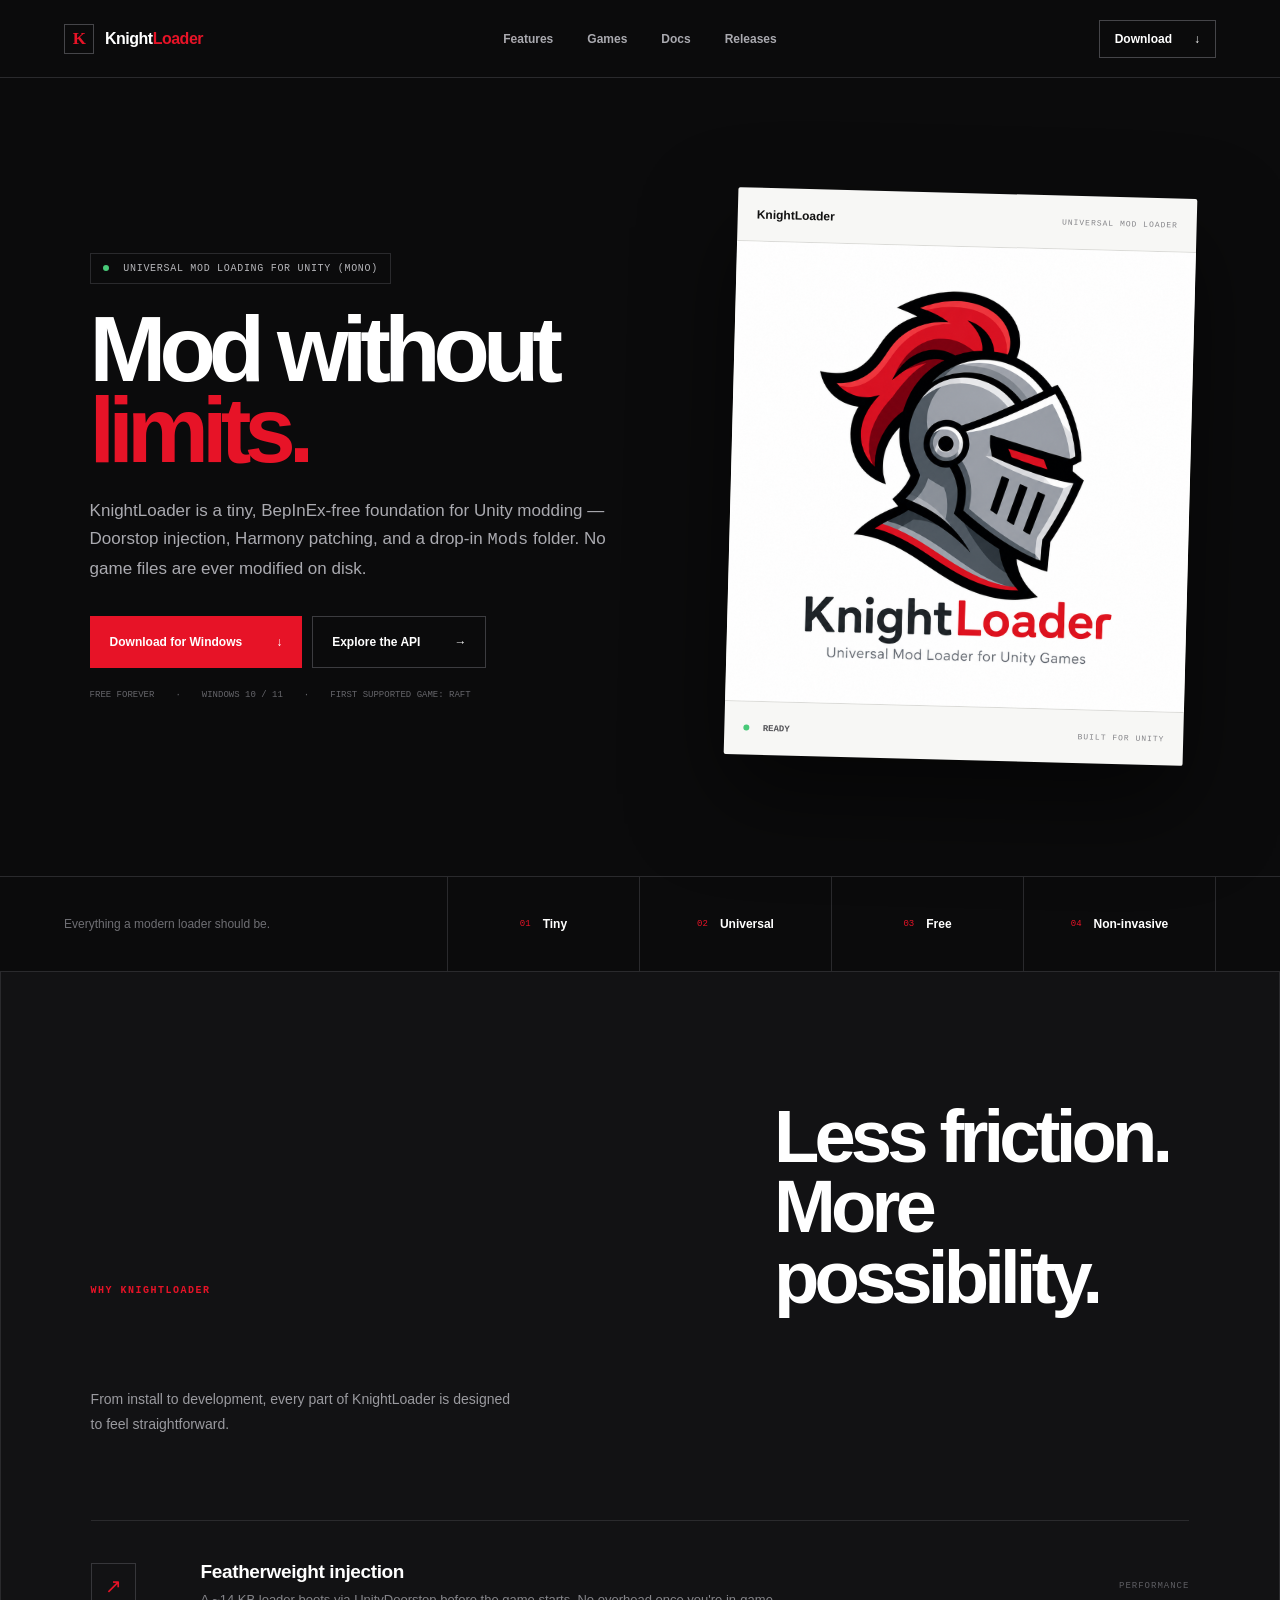
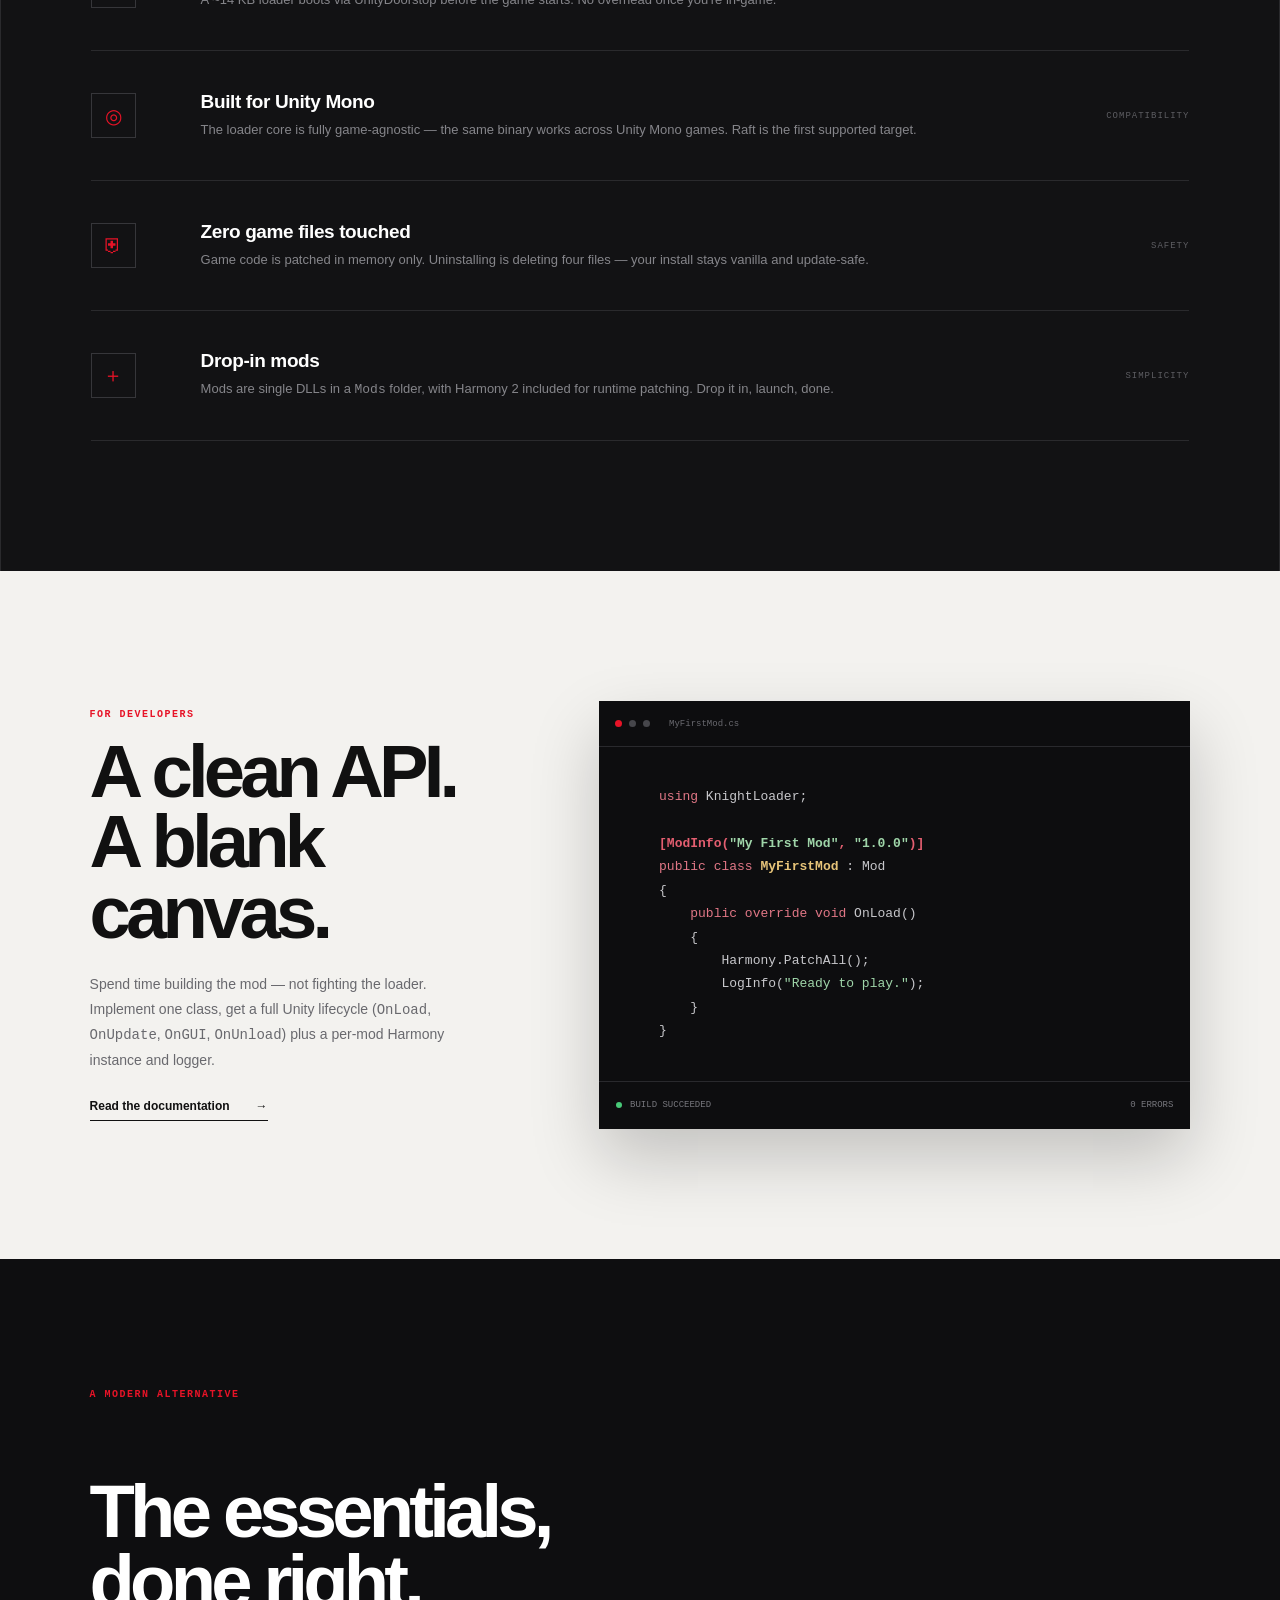
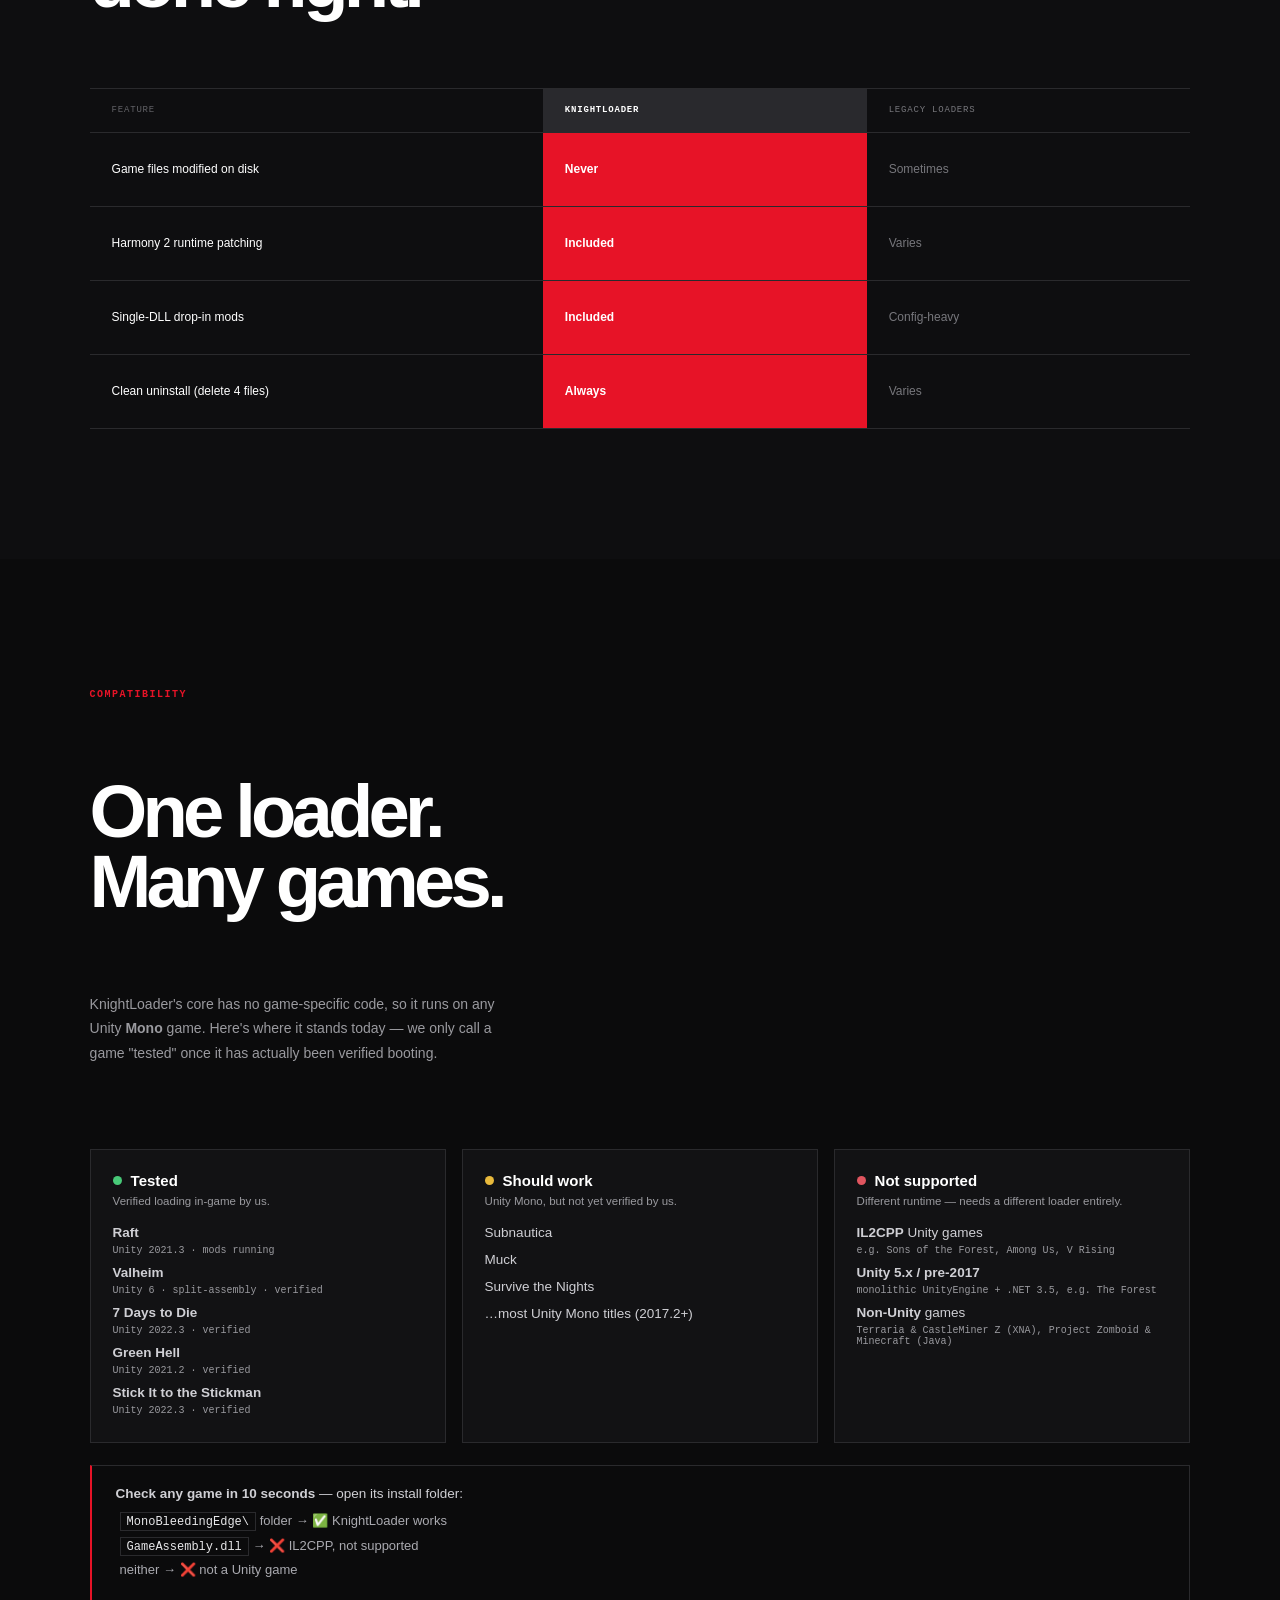
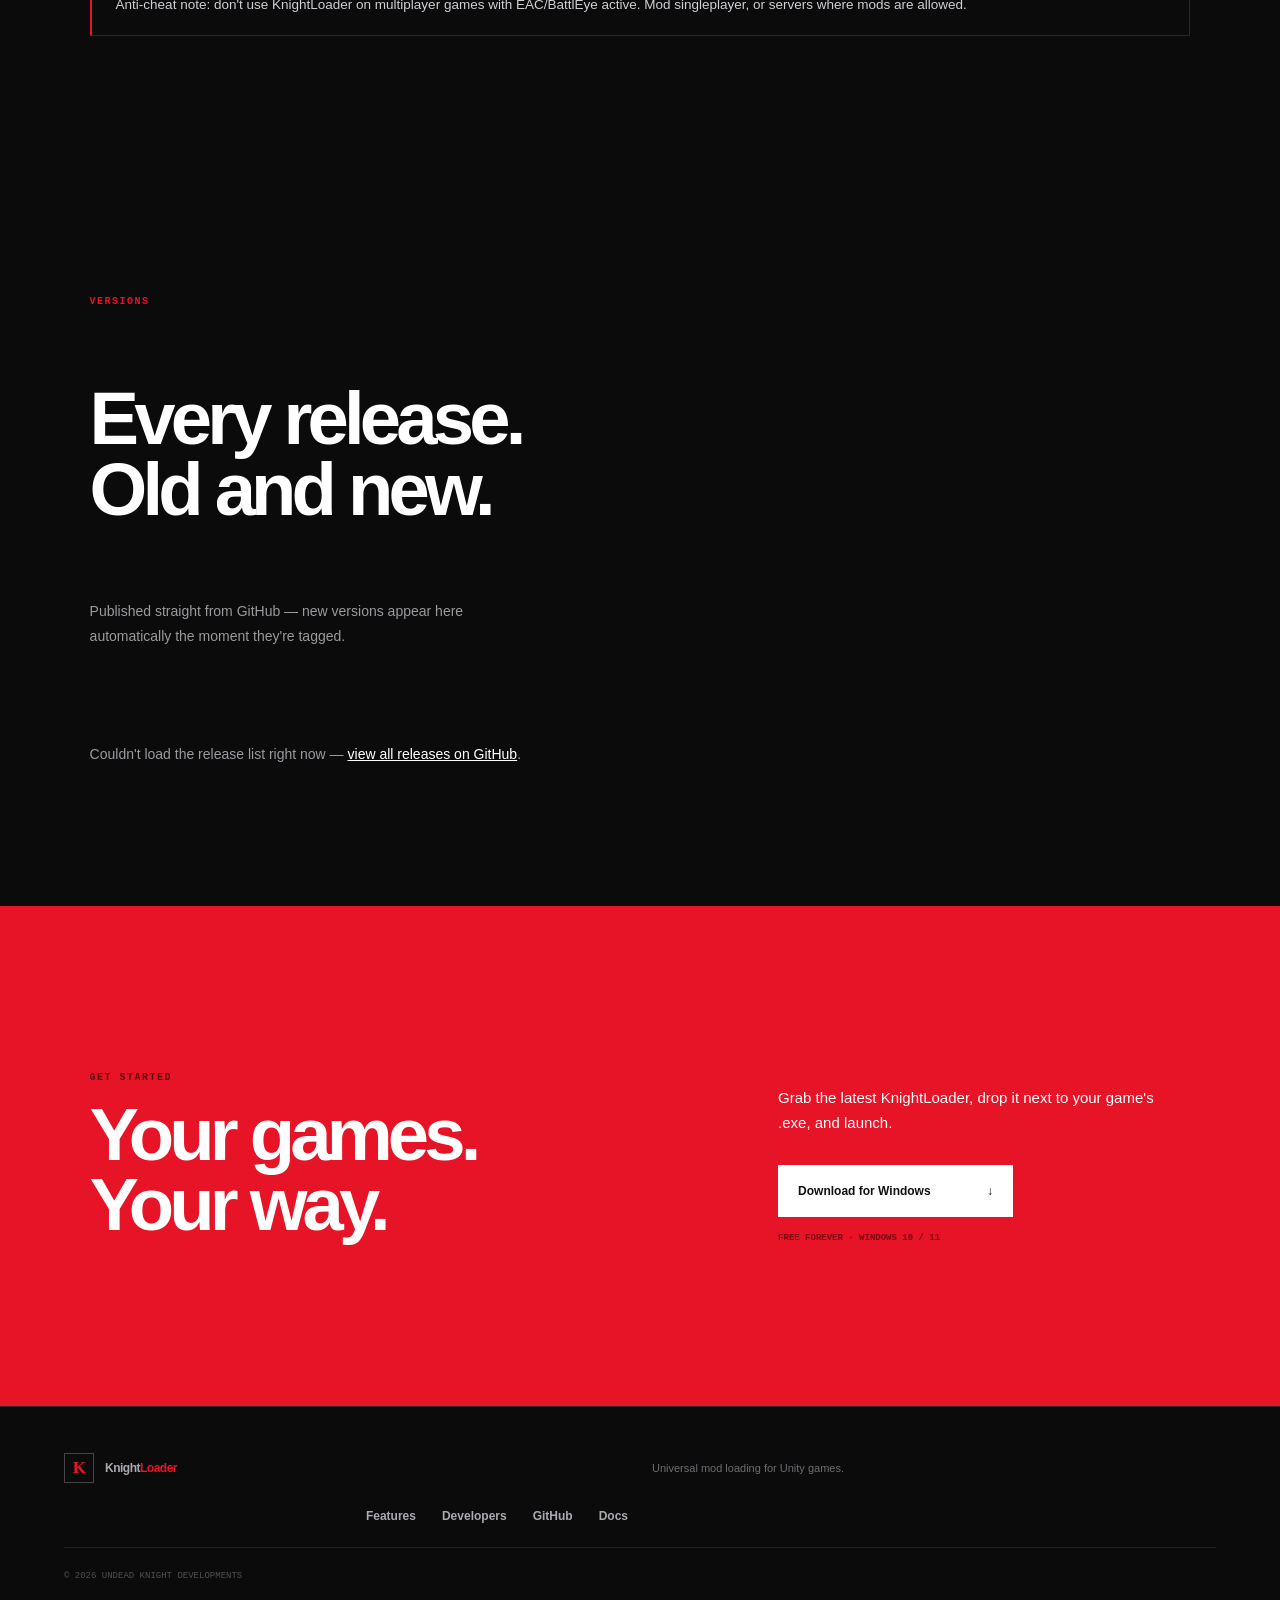
==== docs/index.html @ 378d2db8 "Site: Unity 2017.2+ floor; The Forest moved to not-supported" ====
<!doctype html>
<html lang="en">
<head>
  <meta charset="utf-8">
  <meta name="viewport" content="width=device-width, initial-scale=1">
  <meta name="theme-color" content="#0b0b0c">
  <meta name="description" content="KnightLoader is a tiny, free universal mod loader for Unity (Mono) games. Doorstop injection, Harmony patching, drop-in Mods folder. First supported game: Raft.">
  <title>KnightLoader — Universal Unity Mod Loader</title>
  <link rel="stylesheet" href="style.css">
  <link rel="icon" type="image/png" href="assets/knightloader-logo.png">
</head>
<body>
  <header class="nav-wrap">
    <a class="brand" href="#top" aria-label="KnightLoader home">
      <span class="brand-icon">K</span>
      <span>Knight<b>Loader</b></span>
    </a>
    <nav aria-label="Main navigation">
      <a href="#features">Features</a>
      <a href="#games">Games</a>
      <a href="docs.html">Docs</a>
      <a href="#releases">Releases</a>
    </nav>
    <a class="nav-download" href="https://github.com/TheUndeadKnightDev/KnightLoader/releases/latest">Download <span>↓</span></a>
  </header>

  <main id="top">
    <section class="hero">
      <div class="hero-copy">
        <div class="badge"><i></i> Universal mod loading for Unity (Mono)</div>
        <h1>Mod without<br><span>limits.</span></h1>
        <p>KnightLoader is a tiny, BepInEx-free foundation for Unity modding — Doorstop injection, Harmony patching, and a drop-in <code>Mods</code> folder. No game files are ever modified on disk.</p>
        <div class="actions">
          <a class="button primary" href="https://github.com/TheUndeadKnightDev/KnightLoader/releases/latest">Download for Windows <span>↓</span></a>
          <a class="button secondary" href="#developers">Explore the API <span>→</span></a>
        </div>
        <div class="meta"><span>Free forever</span><span>Windows 10 / 11</span><span>First supported game: Raft</span></div>
      </div>
      <div class="brand-card">
        <div class="brand-card-top"><span>KnightLoader</span><small>UNIVERSAL MOD LOADER</small></div>
        <img src="assets/knightloader-logo.png" alt="KnightLoader knight helmet logo">
        <div class="brand-card-bottom"><span><i></i> Ready</span><small>BUILT FOR UNITY</small></div>
      </div>
    </section>

    <section class="trust-bar" aria-label="KnightLoader benefits">
      <p>Everything a modern loader should be.</p>
      <div><span>01</span> Tiny</div>
      <div><span>02</span> Universal</div>
      <div><span>03</span> Free</div>
      <div><span>04</span> Non-invasive</div>
    </section>

    <section class="section features" id="features">
      <div class="section-intro">
        <p class="overline">Why KnightLoader</p>
        <h2>Less friction.<br>More possibility.</h2>
        <p class="intro-copy">From install to development, every part of KnightLoader is designed to feel straightforward.</p>
      </div>
      <div class="feature-list">
        <article>
          <span class="feature-mark">↗</span>
          <div><h3>Featherweight injection</h3><p>A ~14&nbsp;KB loader boots via UnityDoorstop before the game starts. No overhead once you're in-game.</p></div>
          <small>PERFORMANCE</small>
        </article>
        <article>
          <span class="feature-mark">◎</span>
          <div><h3>Built for Unity Mono</h3><p>The loader core is fully game-agnostic — the same binary works across Unity Mono games. Raft is the first supported target.</p></div>
          <small>COMPATIBILITY</small>
        </article>
        <article>
          <span class="feature-mark">⛨</span>
          <div><h3>Zero game files touched</h3><p>Game code is patched in memory only. Uninstalling is deleting four files — your install stays vanilla and update-safe.</p></div>
          <small>SAFETY</small>
        </article>
        <article>
          <span class="feature-mark">＋</span>
          <div><h3>Drop-in mods</h3><p>Mods are single DLLs in a <code>Mods</code> folder, with Harmony 2 included for runtime patching. Drop it in, launch, done.</p></div>
          <small>SIMPLICITY</small>
        </article>
      </div>
    </section>

    <section class="developer" id="developers">
      <div class="developer-copy">
        <p class="overline">For developers</p>
        <h2>A clean API.<br>A blank canvas.</h2>
        <p>Spend time building the mod — not fighting the loader. Implement one class, get a full Unity lifecycle (<code>OnLoad</code>, <code>OnUpdate</code>, <code>OnGUI</code>, <code>OnUnload</code>) plus a per-mod Harmony instance and logger.</p>
        <a href="docs.html">Read the documentation <span>→</span></a>
      </div>
      <div class="code-window" aria-label="KnightLoader mod code example">
        <div class="window-bar"><span></span><span></span><span></span><small>MyFirstMod.cs</small></div>
        <pre><code><em>using</em> KnightLoader;

<b>[ModInfo(<mark>"My First Mod"</mark>, <mark>"1.0.0"</mark>)]</b>
<em>public class</em> <strong>MyFirstMod</strong> : Mod
{
    <em>public override void</em> OnLoad()
    {
        Harmony.PatchAll();
        LogInfo(<mark>"Ready to play."</mark>);
    }
}</code></pre>
        <div class="code-status"><i></i> Build succeeded <span>0 errors</span></div>
      </div>
    </section>

    <section class="comparison section" id="compare">
      <div class="section-intro compact">
        <p class="overline">A modern alternative</p>
        <h2>The essentials,<br>done right.</h2>
      </div>
      <div class="compare-table" role="table" aria-label="Feature comparison">
        <div class="compare-row heading" role="row"><span>FEATURE</span><strong>KNIGHTLOADER</strong><span>LEGACY LOADERS</span></div>
        <div class="compare-row" role="row"><span>Game files modified on disk</span><strong>Never</strong><span>Sometimes</span></div>
        <div class="compare-row" role="row"><span>Harmony 2 runtime patching</span><strong>Included</strong><span>Varies</span></div>
        <div class="compare-row" role="row"><span>Single-DLL drop-in mods</span><strong>Included</strong><span>Config-heavy</span></div>
        <div class="compare-row" role="row"><span>Clean uninstall (delete 4 files)</span><strong>Always</strong><span>Varies</span></div>
      </div>
    </section>

    <section class="section games" id="games">
      <div class="section-intro compact">
        <p class="overline">Compatibility</p>
        <h2>One loader.<br>Many games.</h2>
        <p class="intro-copy">KnightLoader's core has no game-specific code, so it runs on any Unity <b>Mono</b> game. Here's where it stands today — we only call a game "tested" once it has actually been verified booting.</p>
      </div>

      <div class="games-grid">
        <div class="game-tier">
          <h3><span class="tier-dot ok"></span> Tested</h3>
          <p class="tier-note">Verified loading in-game by us.</p>
          <ul>
            <li><b>Raft</b> <small>Unity 2021.3 · mods running</small></li>
            <li><b>Valheim</b> <small>Unity 6 · split-assembly · verified</small></li>
            <li><b>7 Days to Die</b> <small>Unity 2022.3 · verified</small></li>
            <li><b>Green Hell</b> <small>Unity 2021.2 · verified</small></li>
            <li><b>Stick It to the Stickman</b> <small>Unity 2022.3 · verified</small></li>
          </ul>
        </div>
        <div class="game-tier">
          <h3><span class="tier-dot maybe"></span> Should work</h3>
          <p class="tier-note">Unity Mono, but not yet verified by us.</p>
          <ul>
            <li>Subnautica</li><li>Muck</li>
            <li>Survive the Nights</li>
            <li>…most Unity Mono titles (2017.2+)</li>
          </ul>
        </div>
        <div class="game-tier">
          <h3><span class="tier-dot no"></span> Not supported</h3>
          <p class="tier-note">Different runtime — needs a different loader entirely.</p>
          <ul>
            <li><b>IL2CPP</b> Unity games <small>e.g. Sons of the Forest, Among Us, V Rising</small></li>
            <li><b>Unity 5.x / pre-2017</b> <small>monolithic UnityEngine + .NET 3.5, e.g. The Forest</small></li>
            <li><b>Non-Unity</b> games <small>Terraria &amp; CastleMiner Z (XNA), Project Zomboid &amp; Minecraft (Java)</small></li>
          </ul>
        </div>
      </div>

      <div class="games-check">
        <p><b>Check any game in 10 seconds</b> — open its install folder:</p>
        <ul>
          <li><code>MonoBleedingEdge\</code> folder → ✅ KnightLoader works</li>
          <li><code>GameAssembly.dll</code> → ❌ IL2CPP, not supported</li>
          <li>neither → ❌ not a Unity game</li>
        </ul>
        <p class="tier-note">Anti-cheat note: don't use KnightLoader on multiplayer games with EAC/BattlEye active. Mod singleplayer, or servers where mods are allowed.</p>
      </div>
    </section>

    <section class="section releases" id="releases">
      <div class="section-intro compact">
        <p class="overline">Versions</p>
        <h2>Every release.<br>Old and new.</h2>
        <p class="intro-copy">Published straight from GitHub — new versions appear here automatically the moment they're tagged.</p>
      </div>
      <div id="release-list" class="release-list" aria-live="polite">
        <p class="release-loading">Loading releases…</p>
      </div>
    </section>

    <section class="download" id="download">
      <div>
        <p class="overline">Get started</p>
        <h2>Your games.<br>Your way.</h2>
      </div>
      <div class="download-copy">
        <p>Grab the latest KnightLoader, drop it next to your game's .exe, and launch.</p>
        <a class="button light" href="https://github.com/TheUndeadKnightDev/KnightLoader/releases/latest">Download for Windows <span>↓</span></a>
        <small>Free forever · Windows 10 / 11</small>
      </div>
    </section>
  </main>

  <footer>
    <a class="brand" href="#top"><span class="brand-icon">K</span><span>Knight<b>Loader</b></span></a>
    <p>Universal mod loading for Unity games.</p>
    <div>
      <a href="#features">Features</a>
      <a href="#developers">Developers</a>
      <a href="https://github.com/TheUndeadKnightDev/KnightLoader">GitHub</a>
      <a href="docs.html">Docs</a>
    </div>
    <small>© 2026 Undead Knight Developments</small>
  </footer>

  <script src="releases.js" defer></script>
</body>
</html>
---- docs/style.css ----
:root {
  --red: #e71327;
  --ink: #0b0b0c;
  --soft-ink: #121214;
  --line: #2a2a2d;
  --paper: #f3f2ef;
  --muted: #9a9a9f;
  --sans: Inter, ui-sans-serif, -apple-system, BlinkMacSystemFont, "Segoe UI", sans-serif;
  --mono: "SFMono-Regular", Consolas, "Liberation Mono", monospace;
}

* { box-sizing: border-box; }
html { scroll-behavior: smooth; }
body { margin: 0; background: var(--ink); color: white; font-family: var(--sans); -webkit-font-smoothing: antialiased; }
a { color: inherit; }

.nav-wrap {
  height: 78px; max-width: 1440px; margin: auto; padding: 0 clamp(24px, 5vw, 72px);
  display: grid; grid-template-columns: 1fr auto 1fr; align-items: center; gap: 32px;
  border-bottom: 1px solid var(--line);
}
.brand { display: inline-flex; align-items: center; gap: 11px; text-decoration: none; font-weight: 750; letter-spacing: -.5px; width: max-content; }
.brand b { color: var(--red); }
.brand-icon { width: 30px; height: 30px; display: grid; place-items: center; border: 1px solid #454549; color: var(--red); font-family: Georgia, serif; font-size: 17px; }
nav { display: flex; gap: 34px; }
nav a, footer a { color: #aaaab0; text-decoration: none; font-size: 12px; font-weight: 600; transition: color .2s; }
nav a:hover, footer a:hover { color: white; }
.nav-download { justify-self: end; display: flex; gap: 22px; border: 1px solid #454549; padding: 11px 15px; text-decoration: none; font-size: 12px; font-weight: 700; }
.nav-download:hover { background: white; color: var(--ink); }

.hero {
  max-width: 1440px; min-height: 700px; margin: auto; padding: clamp(70px, 9vw, 130px) clamp(24px, 7vw, 100px);
  display: grid; grid-template-columns: 1.08fr .92fr; gap: clamp(50px, 8vw, 120px); align-items: center;
}
.hero-copy { max-width: 650px; }
.badge { width: max-content; padding: 9px 12px; border: 1px solid var(--line); color: #b6b6ba; font: 500 10px var(--mono); letter-spacing: .7px; text-transform: uppercase; }
.badge i, .brand-card-bottom i, .code-status i { display: inline-block; width: 6px; height: 6px; background: #48c978; border-radius: 50%; margin-right: 8px; }
h1 { margin: 25px 0; font-size: clamp(65px, 7.2vw, 108px); line-height: .88; letter-spacing: -.075em; font-weight: 800; }
h1 span { color: var(--red); }
.hero-copy > p { max-width: 580px; color: #aaaab0; font-size: 17px; line-height: 1.7; }
.actions { display: flex; flex-wrap: wrap; gap: 10px; margin-top: 32px; }
.button { min-height: 52px; padding: 0 19px; display: inline-flex; align-items: center; justify-content: space-between; gap: 34px; border: 1px solid #3c3c40; text-decoration: none; font-size: 12px; font-weight: 750; transition: .2s; }
.button:hover { transform: translateY(-2px); }
.button.primary { background: var(--red); border-color: var(--red); }
.button.secondary { background: transparent; }
.meta { display: flex; flex-wrap: wrap; gap: 21px; margin-top: 22px; color: #65656a; font: 500 9px var(--mono); text-transform: uppercase; }
.meta span + span::before { content: "·"; margin-right: 21px; }

.brand-card { background: #f7f7f5; color: #111; border-radius: 2px; box-shadow: 0 40px 90px #0008; transform: rotate(1.5deg); overflow: hidden; }
.brand-card-top, .brand-card-bottom { height: 54px; padding: 0 19px; display: flex; justify-content: space-between; align-items: center; border-bottom: 1px solid #dadad7; }
.brand-card-top span { font-size: 12px; font-weight: 800; }
.brand-card-top small, .brand-card-bottom small { font: 500 8px var(--mono); letter-spacing: 1px; color: #858589; }
.brand-card img { display: block; width: 100%; aspect-ratio: 1; object-fit: cover; }
.brand-card-bottom { border: 0; border-top: 1px solid #dadad7; }
.brand-card-bottom span { color: #545458; font: 600 9px var(--mono); text-transform: uppercase; }

.trust-bar { max-width: 1440px; margin: auto; min-height: 96px; padding: 0 clamp(24px, 5vw, 72px); display: grid; grid-template-columns: 2fr repeat(4, 1fr); align-items: stretch; border-top: 1px solid var(--line); border-bottom: 1px solid var(--line); }
.trust-bar p, .trust-bar div { margin: 0; display: flex; align-items: center; border-right: 1px solid var(--line); font-size: 12px; }
.trust-bar p { color: #6f6f74; }
.trust-bar div { justify-content: center; gap: 12px; font-weight: 650; }
.trust-bar div span { color: var(--red); font: 500 9px var(--mono); }

.section { max-width: 1440px; margin: auto; padding: 130px clamp(24px, 7vw, 100px); }
.section-intro { display: grid; grid-template-columns: 1.2fr .8fr; align-items: end; gap: 60px; margin-bottom: 70px; }
.overline { margin: 0 0 17px; color: var(--red); font: 600 10px var(--mono); letter-spacing: 1.5px; text-transform: uppercase; }
h2 { margin: 0; font-size: clamp(48px, 5.8vw, 82px); line-height: .95; letter-spacing: -.065em; }
.intro-copy { color: var(--muted); font-size: 14px; line-height: 1.75; max-width: 430px; }
.features { background: var(--soft-ink); border-left: 1px solid var(--line); border-right: 1px solid var(--line); }
.feature-list { border-top: 1px solid var(--line); }
.feature-list article { min-height: 130px; display: grid; grid-template-columns: 80px 1fr 160px; align-items: center; border-bottom: 1px solid var(--line); gap: 30px; }
.feature-mark { width: 45px; height: 45px; display: grid; place-items: center; border: 1px solid #36363a; color: var(--red); font-size: 20px; }
.feature-list h3 { margin: 0 0 7px; font-size: 19px; letter-spacing: -.02em; }
.feature-list p { margin: 0; color: #85858a; font-size: 13px; line-height: 1.6; }
.feature-list small { justify-self: end; color: #5d5d62; font: 500 9px var(--mono); letter-spacing: 1px; }

.developer { max-width: 1440px; margin: auto; padding: 130px clamp(24px, 7vw, 100px); display: grid; grid-template-columns: .8fr 1.2fr; align-items: center; gap: clamp(60px, 9vw, 140px); background: var(--paper); color: #111; }
.developer-copy > p:not(.overline) { color: #69696e; font-size: 14px; line-height: 1.75; margin: 24px 0; }
.developer-copy > a { display: inline-flex; gap: 26px; color: #111; text-decoration: none; font-size: 12px; font-weight: 750; border-bottom: 1px solid #111; padding-bottom: 7px; }
.code-window { background: #0d0d0f; color: #c7c7cb; box-shadow: 0 30px 65px #0003; }
.window-bar { height: 46px; display: flex; align-items: center; gap: 7px; padding: 0 16px; border-bottom: 1px solid #29292d; }
.window-bar span { width: 7px; height: 7px; border-radius: 50%; background: #46464b; }
.window-bar span:first-child { background: var(--red); }
.window-bar small { margin-left: 12px; color: #69696f; font: 500 9px var(--mono); }
pre { margin: 0; padding: 38px clamp(24px, 5vw, 60px); overflow: auto; font: 400 13px/1.8 var(--mono); }
code em { color: #e17786; font-style: normal; } code b { color: #e35e70; } code strong { color: #e7c479; } code mark { color: #9fd5a9; background: none; }
.code-status { height: 48px; padding: 0 17px; display: flex; align-items: center; color: #77777d; border-top: 1px solid #29292d; font: 500 9px var(--mono); text-transform: uppercase; }
.code-status span { margin-left: auto; }

.comparison { background: #0e0e10; }
.section-intro.compact { grid-template-columns: 1fr; }
.compare-table { border-top: 1px solid var(--line); }
.compare-row { min-height: 74px; display: grid; grid-template-columns: 1.4fr 1fr 1fr; align-items: stretch; border-bottom: 1px solid var(--line); }
.compare-row > * { display: flex; align-items: center; padding: 0 22px; font-size: 12px; }
.compare-row strong { background: var(--red); color: white; font-weight: 700; }
.compare-row > span:last-child { color: #77777c; }
.compare-row.heading { min-height: 44px; color: #626267; font: 500 9px var(--mono); letter-spacing: .8px; }
.compare-row.heading > * { font-size: 9px; }
.compare-row.heading strong { background: #29292d; }

.download { max-width: 1440px; min-height: 500px; margin: auto; padding: 110px clamp(24px, 7vw, 100px); display: grid; grid-template-columns: 1.2fr .8fr; align-items: center; gap: 70px; background: var(--red); }
.download .overline { color: #67050f; }
.download-copy p { max-width: 380px; line-height: 1.7; font-size: 15px; }
.button.light { background: white; color: #111; border-color: white; margin-top: 14px; min-width: 235px; }
.download-copy small { display: block; margin-top: 16px; color: #790712; font: 600 9px var(--mono); text-transform: uppercase; }

footer { max-width: 1440px; margin: auto; min-height: 190px; padding: 44px clamp(24px, 5vw, 72px); display: grid; grid-template-columns: 1fr 1fr; gap: 24px; align-items: center; border-top: 1px solid var(--line); }
footer p { color: #6e6e73; font-size: 11px; }
footer div { justify-self: end; display: flex; gap: 26px; }
footer small { grid-column: 1 / -1; padding-top: 23px; border-top: 1px solid #202023; color: #505055; font: 500 9px var(--mono); text-transform: uppercase; }

@media (max-width: 900px) {
  .nav-wrap { grid-template-columns: 1fr auto; } nav { display: none; }
  .hero { grid-template-columns: 1fr; padding-top: 80px; }
  .brand-card { max-width: 560px; }
  .trust-bar { grid-template-columns: repeat(2, 1fr); padding: 0; }
  .trust-bar p { grid-column: 1 / -1; justify-content: center; padding: 20px; border-bottom: 1px solid var(--line); }
  .trust-bar div { min-height: 70px; }
  .section-intro, .developer, .download { grid-template-columns: 1fr; }
  .developer { gap: 60px; }
}

@media (max-width: 600px) {
  .nav-wrap { height: 68px; padding: 0 18px; }
  .nav-download { padding: 10px 12px; } .nav-download span { display: none; }
  .hero { min-height: auto; padding: 64px 20px 75px; gap: 55px; }
  h1 { font-size: 64px; } .hero-copy > p { font-size: 15px; }
  .actions { flex-direction: column; } .button { width: 100%; }
  .meta { gap: 9px; } .meta span + span::before { margin-right: 9px; }
  .brand-card-top, .brand-card-bottom { height: 44px; }
  .section { padding: 85px 20px; } .section-intro { gap: 20px; margin-bottom: 45px; }
  h2 { font-size: 49px; }
  .feature-list article { min-height: 150px; grid-template-columns: 55px 1fr; gap: 14px; }
  .feature-list small { display: none; }
  .developer { padding: 85px 20px; }
  pre { font-size: 10px; padding: 28px 18px; }
  .compare-row { grid-template-columns: 1.2fr 1fr 1fr; }
  .compare-row > * { padding: 0 9px; font-size: 10px; }
  .download { min-height: 560px; padding: 85px 20px; gap: 35px; }
  footer { grid-template-columns: 1fr; padding: 40px 20px; }
  footer div { justify-self: start; flex-wrap: wrap; }
  footer small { grid-column: 1; }
}

@media (prefers-reduced-motion: reduce) { html { scroll-behavior: auto; } * { transition: none !important; } }

/* ---- Releases (auto-populated from GitHub) ---- */
.release-list { display: grid; gap: 14px; max-width: 900px; }
.release-loading { color: var(--muted); font-size: 14px; }
.release-loading a { color: white; }
.release { border: 1px solid var(--line); background: var(--soft-ink); padding: 22px 24px; }
.release.latest { border-color: var(--red); }
.release-head { display: flex; flex-wrap: wrap; align-items: center; gap: 14px; }
.release-tag { font-weight: 800; font-size: 17px; letter-spacing: -.3px; text-decoration: none; }
.release-tag:hover { color: var(--red); }
.release-badge { font: 700 9px var(--mono); letter-spacing: 1px; color: var(--red); border: 1px solid var(--red); padding: 4px 7px; }
.release-badge.pre { color: var(--muted); border-color: var(--line); }
.release-date { margin-left: auto; color: var(--muted); font: 500 11px var(--mono); }
.release-notes { margin: 12px 0 0; color: #aaaab0; font-size: 13px; line-height: 1.6; }
.release-assets { display: flex; flex-wrap: wrap; gap: 10px; margin-top: 16px; }
.release-asset { display: flex; flex-direction: column; gap: 3px; text-decoration: none; border: 1px solid #3c3c40; padding: 10px 14px; transition: .2s; }
.release-asset:hover { background: white; color: var(--ink); transform: translateY(-2px); }
.release-asset span { font-size: 12px; font-weight: 700; }
.release-asset small { font: 500 9px var(--mono); color: var(--muted); }
.release-asset:hover small { color: #555; }
@media (max-width: 600px) {
  .release { padding: 16px; }
  .release-date { margin-left: 0; flex-basis: 100%; }
}

/* ---- Documentation page ---- */
.doc-page { max-width: 1200px; margin: auto; padding: clamp(40px, 5vw, 80px) clamp(24px, 5vw, 72px); display: grid; grid-template-columns: 200px 1fr; gap: clamp(40px, 5vw, 80px); align-items: start; }
.doc-toc { position: sticky; top: 30px; display: flex; flex-direction: column; gap: 12px; border-left: 1px solid var(--line); padding-left: 18px; }
.doc-toc p { margin: 0 0 4px; font: 700 9px var(--mono); letter-spacing: 1px; color: var(--muted); }
.doc-toc a { color: #aaaab0; text-decoration: none; font-size: 12px; font-weight: 600; }
.doc-toc a:hover { color: white; }
.doc-body { min-width: 0; }
.doc-body h1 { font-size: clamp(40px, 5vw, 64px); line-height: .95; letter-spacing: -.04em; margin: 10px 0 18px; }
.doc-intro { color: #aaaab0; font-size: 15px; line-height: 1.7; max-width: 640px; }
.doc-body h2 { font-size: 26px; letter-spacing: -.02em; margin: 54px 0 14px; padding-top: 22px; border-top: 1px solid var(--line); }
.doc-body h3 { font-size: 15px; margin: 28px 0 8px; font-family: var(--mono); font-weight: 600; color: #e8e8ea; }
.doc-body p, .doc-body li { color: #aaaab0; font-size: 14px; line-height: 1.75; }
.doc-body li { margin: 6px 0; }
.doc-body a { color: white; }
.doc-body code { font-family: var(--mono); font-size: 12.5px; background: var(--soft-ink); border: 1px solid var(--line); padding: 1.5px 5px; color: #e8e8ea; }
.doc-code { background: var(--soft-ink); border: 1px solid var(--line); padding: 18px 20px; overflow-x: auto; font: 12px/1.7 var(--mono); color: #d6d6da; }
.doc-code code { border: 0; background: none; padding: 0; }
.doc-table { width: 100%; border-collapse: collapse; margin: 14px 0; }
.doc-table th, .doc-table td { text-align: left; border: 1px solid var(--line); padding: 9px 12px; font-size: 12.5px; color: #aaaab0; vertical-align: top; }
.doc-table th { color: white; font-size: 11px; text-transform: uppercase; letter-spacing: .5px; background: var(--soft-ink); }
.doc-table td code { white-space: nowrap; }
@media (max-width: 900px) {
  .doc-page { grid-template-columns: 1fr; }
  .doc-toc { position: static; flex-direction: row; flex-wrap: wrap; border-left: 0; padding-left: 0; }
  .doc-toc p { flex-basis: 100%; }
}

/* ---- Games / compatibility ---- */
.games-grid { display: grid; grid-template-columns: repeat(3, 1fr); gap: 16px; max-width: 1100px; }
.game-tier { border: 1px solid var(--line); background: var(--soft-ink); padding: 22px 22px 26px; }
.game-tier h3 { display: flex; align-items: center; gap: 9px; margin: 0 0 4px; font-size: 15px; }
.tier-dot { width: 9px; height: 9px; border-radius: 50%; display: inline-block; }
.tier-dot.ok { background: #48c978; } .tier-dot.maybe { background: #e8b93c; } .tier-dot.no { background: #e0555f; }
.tier-note { margin: 0 0 14px; color: var(--muted); font-size: 11.5px; line-height: 1.5; }
.game-tier ul { list-style: none; margin: 0; padding: 0; display: flex; flex-direction: column; gap: 8px; }
.game-tier li { color: #cfcfd4; font-size: 13.5px; line-height: 1.4; }
.game-tier li small { display: block; color: var(--muted); font: 500 10px var(--mono); margin-top: 2px; }
.games-check { max-width: 1100px; margin-top: 22px; border: 1px solid var(--line); border-left: 2px solid var(--red); padding: 20px 24px; }
.games-check p { margin: 0 0 8px; color: #cfcfd4; font-size: 13.5px; }
.games-check ul { margin: 0 0 12px; padding-left: 4px; list-style: none; }
.games-check li { color: #aaaab0; font-size: 13px; line-height: 1.9; }
.games-check code { font-family: var(--mono); font-size: 12px; background: var(--ink); border: 1px solid var(--line); padding: 1.5px 6px; color: #e8e8ea; }
.games-check .tier-note { margin: 0; }
@media (max-width: 820px) { .games-grid { grid-template-columns: 1fr; } }
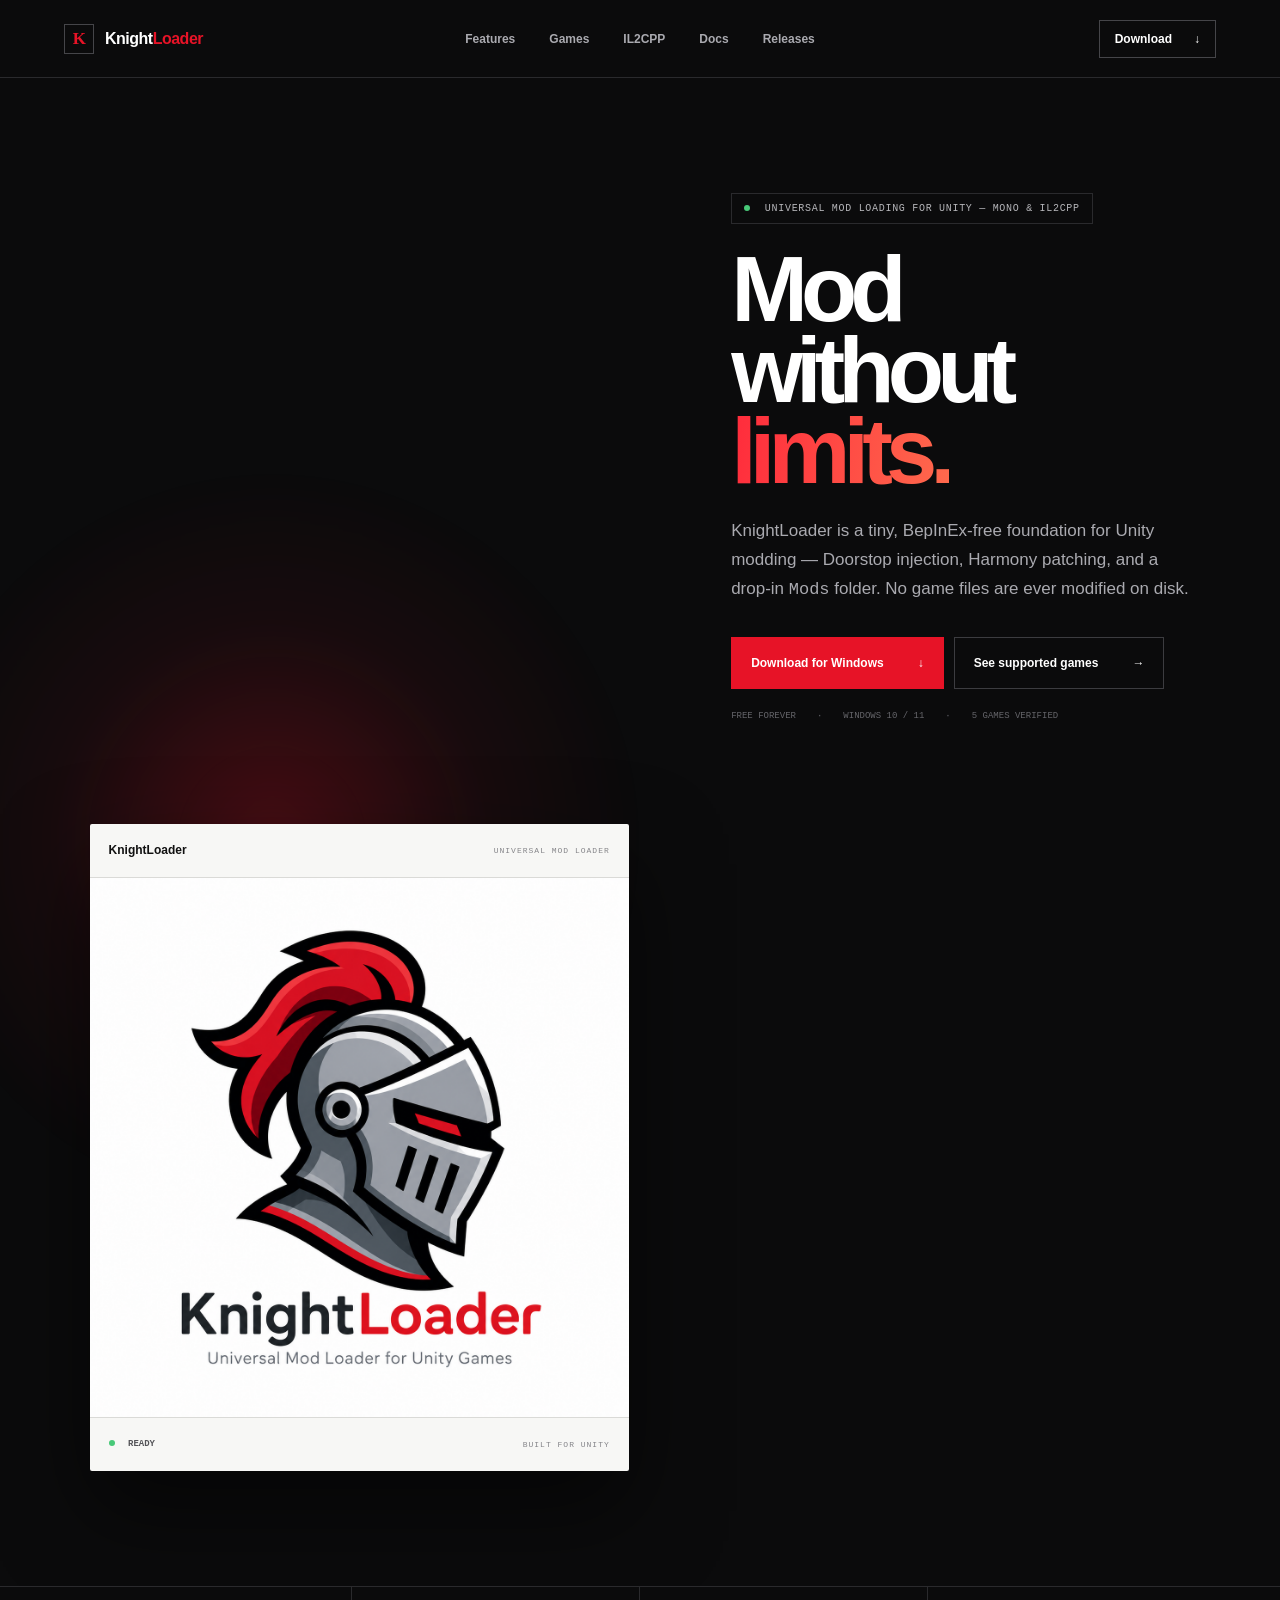
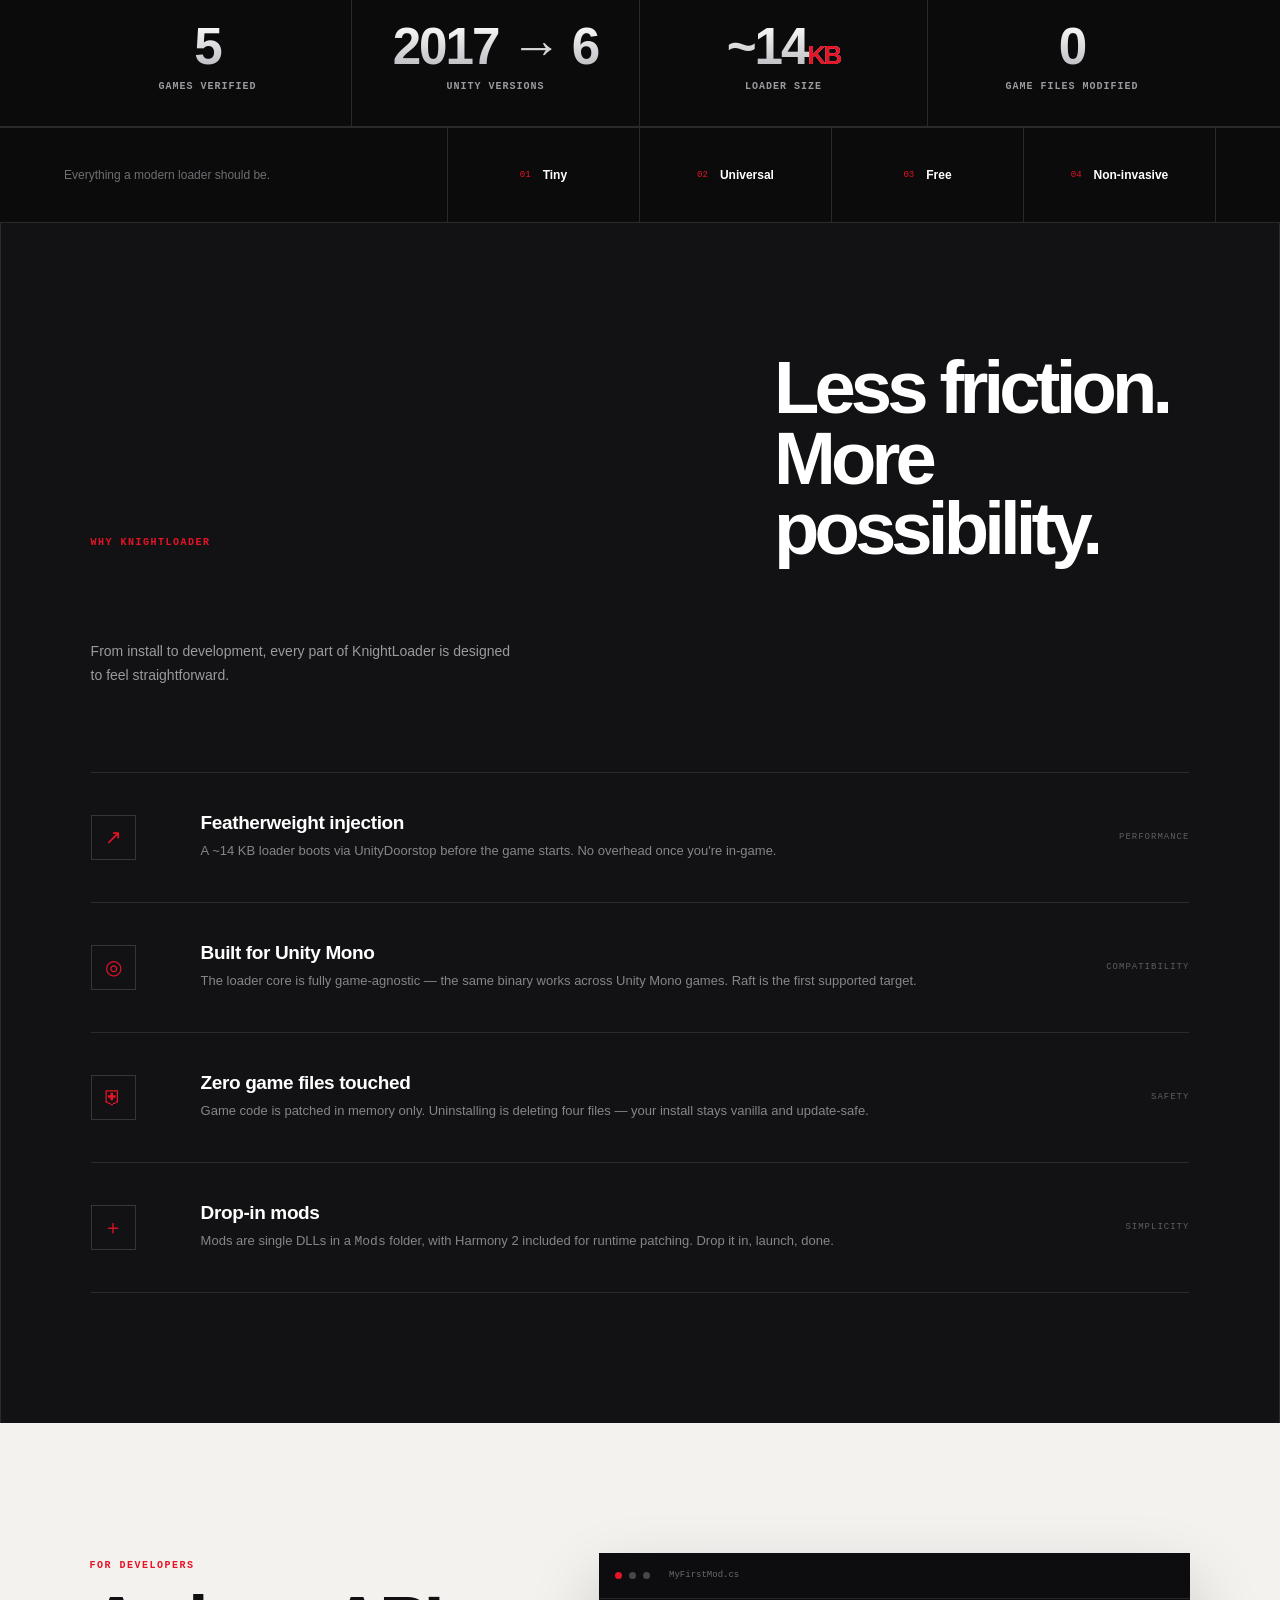
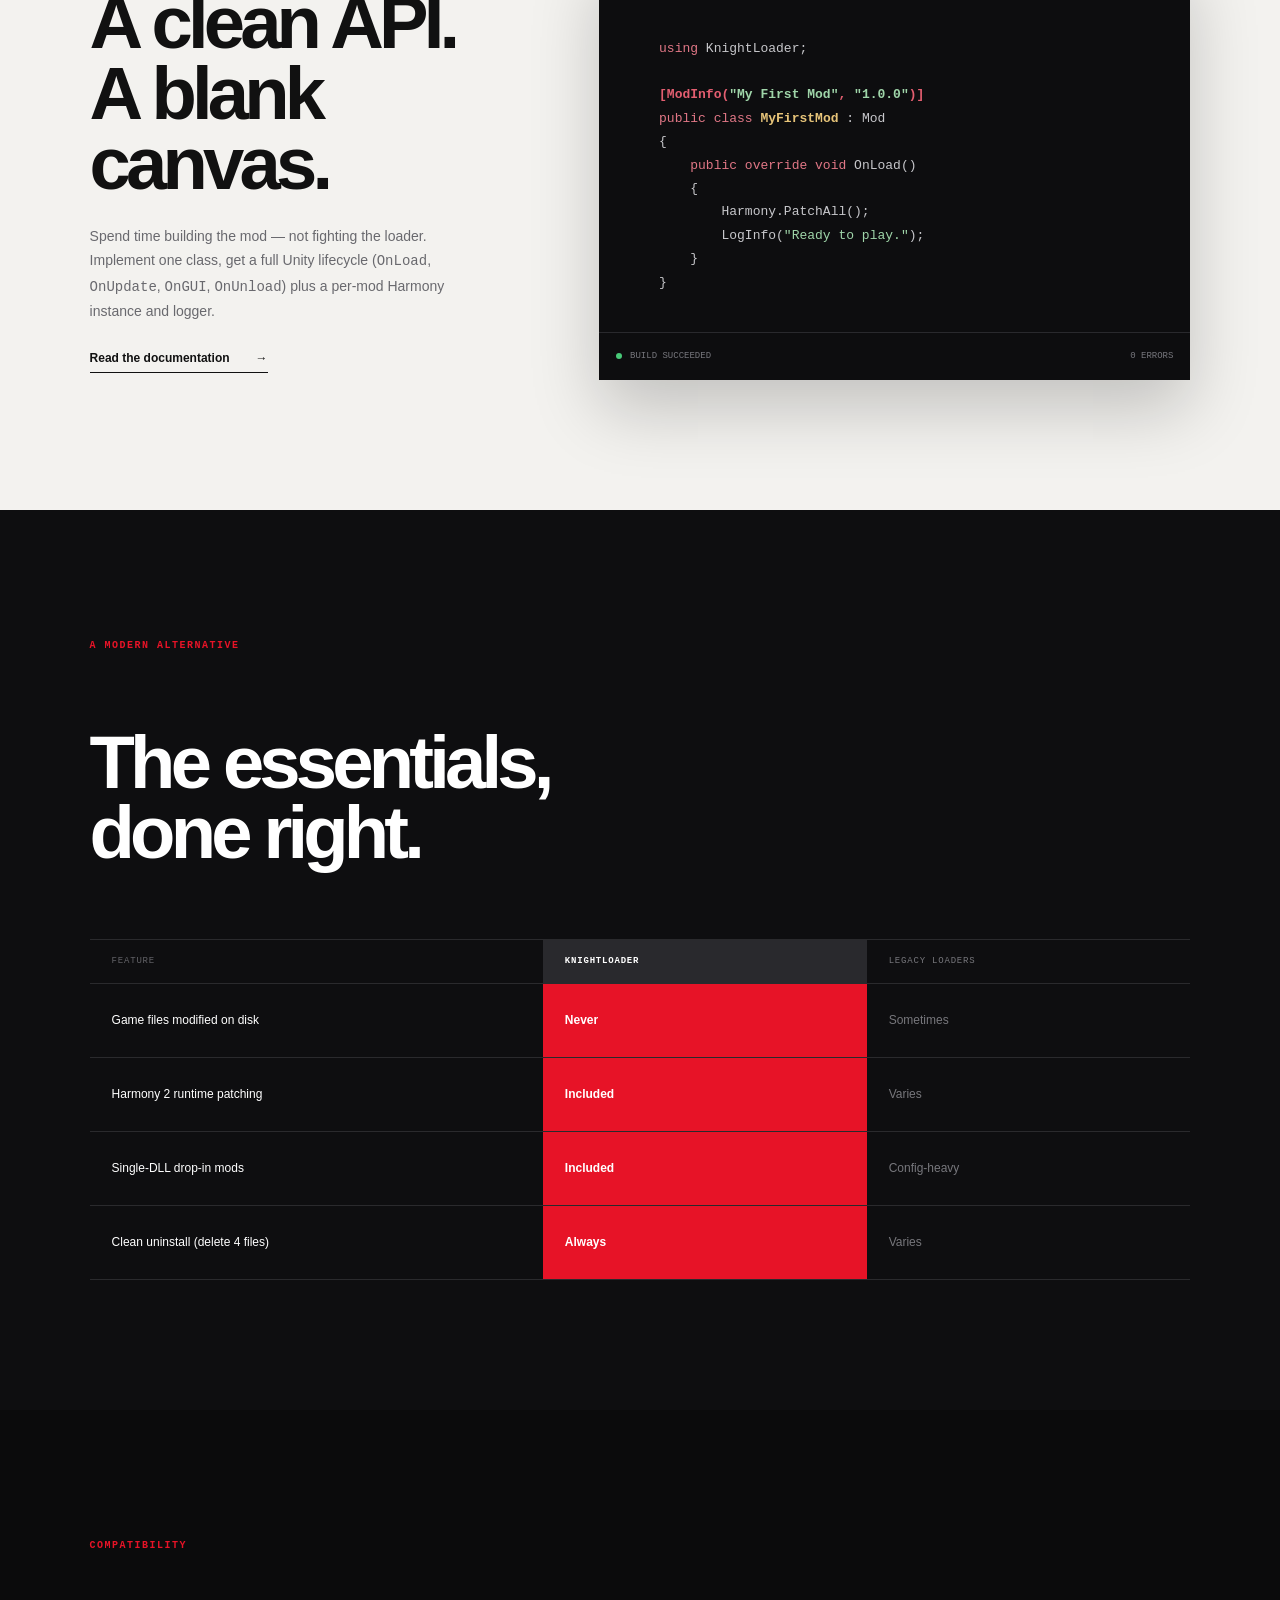
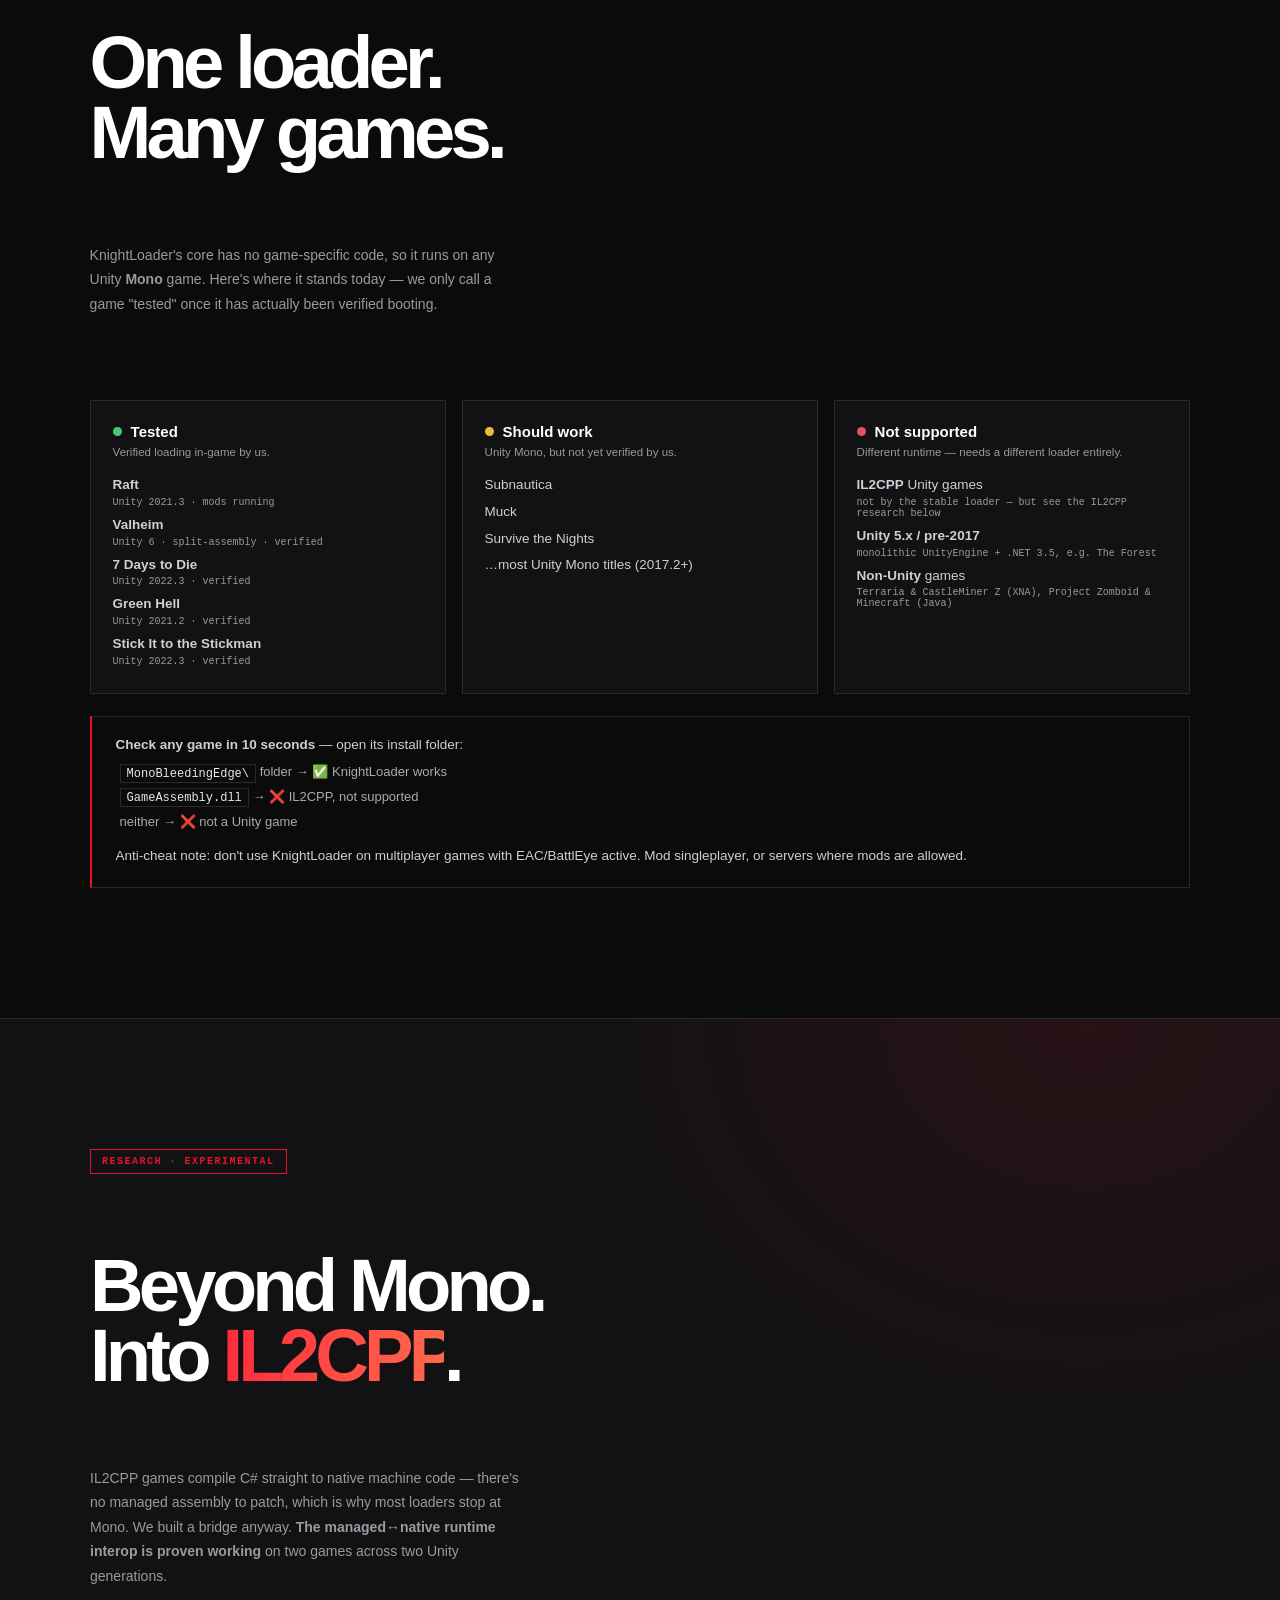
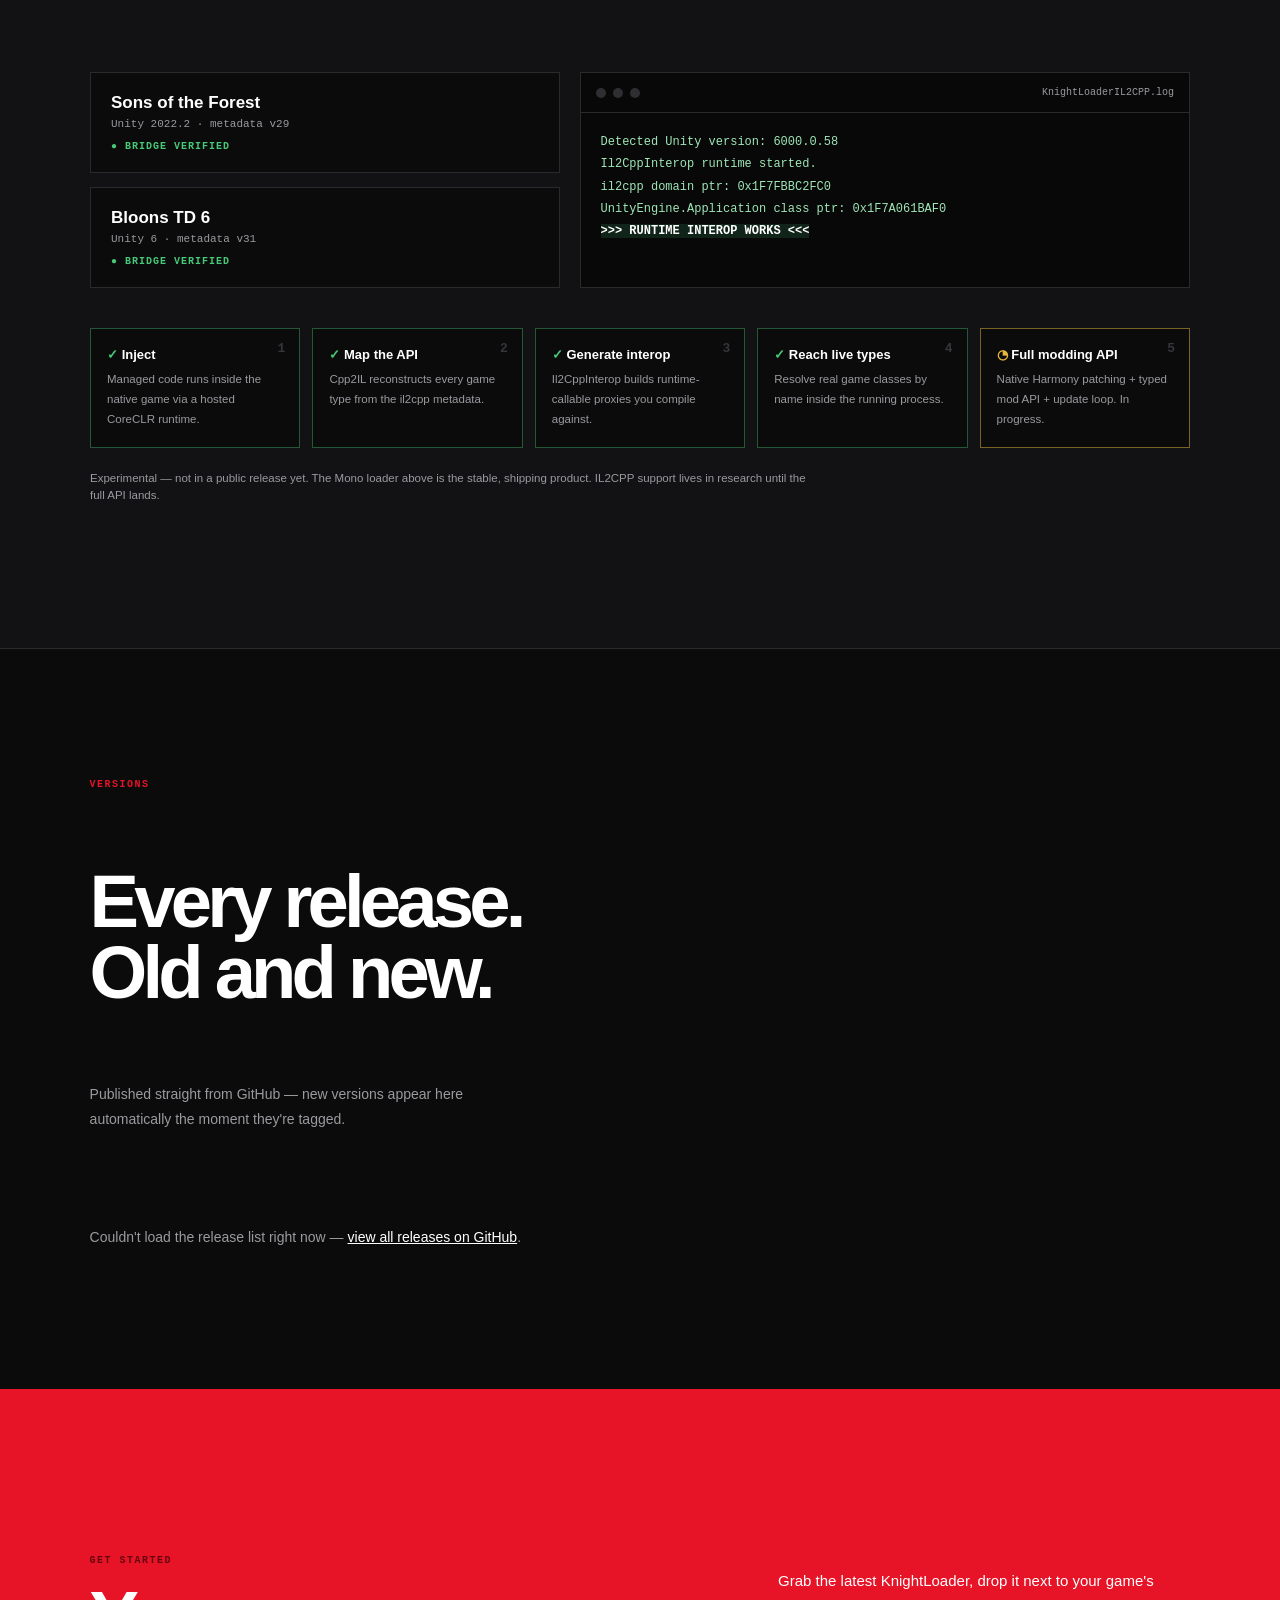
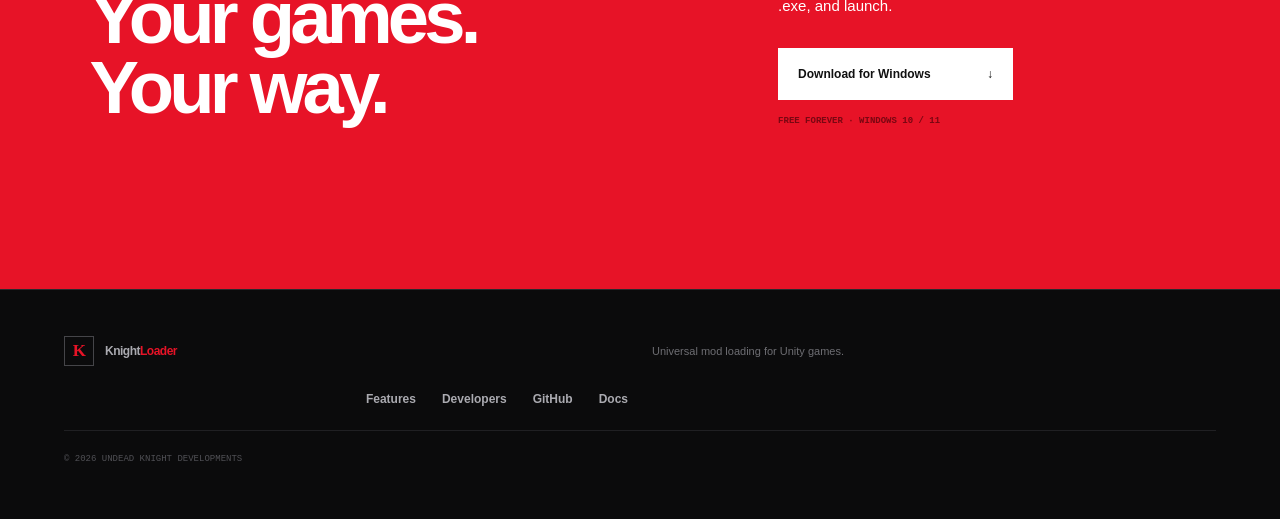
==== commit 1c846fef: "Site v2: hero backdrop, stats band, IL2CPP research section, scroll-reveal animations" ====
--- a/docs/index.html
+++ b/docs/index.html
@@ -4,7 +4,7 @@
   <meta charset="utf-8">
   <meta name="viewport" content="width=device-width, initial-scale=1">
   <meta name="theme-color" content="#0b0b0c">
-  <meta name="description" content="KnightLoader is a tiny, free universal mod loader for Unity (Mono) games. Doorstop injection, Harmony patching, drop-in Mods folder. First supported game: Raft.">
+  <meta name="description" content="KnightLoader is a tiny, free universal mod loader for Unity games. Doorstop injection, Harmony patching, drop-in mods. 5 games verified across Unity 2017–6, plus experimental IL2CPP support.">
   <title>KnightLoader — Universal Unity Mod Loader</title>
   <link rel="stylesheet" href="style.css">
   <link rel="icon" type="image/png" href="assets/knightloader-logo.png">
@@ -18,6 +18,7 @@
     <nav aria-label="Main navigation">
       <a href="#features">Features</a>
       <a href="#games">Games</a>
+      <a href="#il2cpp">IL2CPP</a>
       <a href="docs.html">Docs</a>
       <a href="#releases">Releases</a>
     </nav>
@@ -26,21 +27,29 @@
 
   <main id="top">
     <section class="hero">
+      <div class="hero-bg" aria-hidden="true"><span class="glow"></span><span class="grid"></span></div>
       <div class="hero-copy">
-        <div class="badge"><i></i> Universal mod loading for Unity (Mono)</div>
+        <div class="badge"><i></i> Universal mod loading for Unity — Mono &amp; IL2CPP</div>
         <h1>Mod without<br><span>limits.</span></h1>
         <p>KnightLoader is a tiny, BepInEx-free foundation for Unity modding — Doorstop injection, Harmony patching, and a drop-in <code>Mods</code> folder. No game files are ever modified on disk.</p>
         <div class="actions">
           <a class="button primary" href="https://github.com/TheUndeadKnightDev/KnightLoader/releases/latest">Download for Windows <span>↓</span></a>
-          <a class="button secondary" href="#developers">Explore the API <span>→</span></a>
-        </div>
-        <div class="meta"><span>Free forever</span><span>Windows 10 / 11</span><span>First supported game: Raft</span></div>
+          <a class="button secondary" href="#games">See supported games <span>→</span></a>
+        </div>
+        <div class="meta"><span>Free forever</span><span>Windows 10 / 11</span><span>5 games verified</span></div>
       </div>
       <div class="brand-card">
         <div class="brand-card-top"><span>KnightLoader</span><small>UNIVERSAL MOD LOADER</small></div>
         <img src="assets/knightloader-logo.png" alt="KnightLoader knight helmet logo">
         <div class="brand-card-bottom"><span><i></i> Ready</span><small>BUILT FOR UNITY</small></div>
       </div>
+    </section>
+
+    <section class="stats-band" aria-label="KnightLoader by the numbers">
+      <div><b data-count="5">5</b><span>games verified</span></div>
+      <div><b>2017&nbsp;→&nbsp;6</b><span>Unity versions</span></div>
+      <div><b>~14<i>KB</i></b><span>loader size</span></div>
+      <div><b>0</b><span>game files modified</span></div>
     </section>
 
     <section class="trust-bar" aria-label="KnightLoader benefits">
@@ -151,7 +160,7 @@
           <h3><span class="tier-dot no"></span> Not supported</h3>
           <p class="tier-note">Different runtime — needs a different loader entirely.</p>
           <ul>
-            <li><b>IL2CPP</b> Unity games <small>e.g. Sons of the Forest, Among Us, V Rising</small></li>
+            <li><b>IL2CPP</b> Unity games <small>not by the stable loader — but see the IL2CPP research below</small></li>
             <li><b>Unity 5.x / pre-2017</b> <small>monolithic UnityEngine + .NET 3.5, e.g. The Forest</small></li>
             <li><b>Non-Unity</b> games <small>Terraria &amp; CastleMiner Z (XNA), Project Zomboid &amp; Minecraft (Java)</small></li>
           </ul>
@@ -166,6 +175,40 @@
           <li>neither → ❌ not a Unity game</li>
         </ul>
         <p class="tier-note">Anti-cheat note: don't use KnightLoader on multiplayer games with EAC/BattlEye active. Mod singleplayer, or servers where mods are allowed.</p>
+      </div>
+    </section>
+
+    <section class="section il2cpp" id="il2cpp">
+      <div class="il2cpp-inner">
+        <div class="section-intro compact">
+          <p class="overline"><span class="lab-badge">RESEARCH · EXPERIMENTAL</span></p>
+          <h2>Beyond Mono.<br>Into <span>IL2CPP</span>.</h2>
+          <p class="intro-copy">IL2CPP games compile C# straight to native machine code — there's no managed assembly to patch, which is why most loaders stop at Mono. We built a bridge anyway. <b>The managed↔native runtime interop is proven working</b> on two games across two Unity generations.</p>
+        </div>
+
+        <div class="il2cpp-proof">
+          <div class="proof-games">
+            <div class="proof-game"><b>Sons of the Forest</b><span>Unity 2022.2 · metadata v29</span><i class="ok">bridge verified</i></div>
+            <div class="proof-game"><b>Bloons TD 6</b><span>Unity 6 · metadata v31</span><i class="ok">bridge verified</i></div>
+          </div>
+          <div class="proof-log" aria-label="Runtime log excerpt">
+            <div class="proof-log-bar"><span></span><span></span><span></span><small>KnightLoaderIL2CPP.log</small></div>
+<pre>Detected Unity version: 6000.0.58
+Il2CppInterop runtime started.
+il2cpp domain ptr: 0x1F7FBBC2FC0
+UnityEngine.Application class ptr: 0x1F7A061BAF0
+<b>&gt;&gt;&gt; RUNTIME INTEROP WORKS &lt;&lt;&lt;</b></pre>
+          </div>
+        </div>
+
+        <ol class="il2cpp-steps">
+          <li class="done"><b>Inject</b><span>Managed code runs inside the native game via a hosted CoreCLR runtime.</span></li>
+          <li class="done"><b>Map the API</b><span>Cpp2IL reconstructs every game type from the il2cpp metadata.</span></li>
+          <li class="done"><b>Generate interop</b><span>Il2CppInterop builds runtime-callable proxies you compile against.</span></li>
+          <li class="done"><b>Reach live types</b><span>Resolve real game classes by name inside the running process.</span></li>
+          <li class="wip"><b>Full modding API</b><span>Native Harmony patching + typed mod API + update loop. In progress.</span></li>
+        </ol>
+        <p class="tier-note il2cpp-note">Experimental — not in a public release yet. The Mono loader above is the stable, shipping product. IL2CPP support lives in research until the full API lands.</p>
       </div>
     </section>
 
@@ -206,5 +249,29 @@
   </footer>
 
   <script src="releases.js" defer></script>
+  <script>
+    // Scroll-reveal + count-up — no dependencies.
+    (function () {
+      var els = document.querySelectorAll('.section, .stats-band, .hero-copy, .brand-card, .il2cpp-proof, .il2cpp-steps > li');
+      if (!('IntersectionObserver' in window)) { els.forEach(function (e) { e.classList.add('in'); }); return; }
+      var io = new IntersectionObserver(function (entries) {
+        entries.forEach(function (en) { if (en.isIntersecting) { en.target.classList.add('in'); io.unobserve(en.target); } });
+      }, { threshold: 0.12 });
+      els.forEach(function (e) { e.classList.add('reveal'); io.observe(e); });
+
+      var counted = false;
+      var band = document.querySelector('.stats-band');
+      if (band) {
+        new IntersectionObserver(function (entries, obs) {
+          if (!entries[0].isIntersecting || counted) return; counted = true; obs.disconnect();
+          document.querySelectorAll('.stats-band b[data-count]').forEach(function (b) {
+            var target = parseInt(b.getAttribute('data-count'), 10), n = 0;
+            var step = Math.max(1, Math.round(target / 24));
+            var t = setInterval(function () { n += step; if (n >= target) { n = target; clearInterval(t); } b.textContent = n; }, 28);
+          });
+        }, { threshold: 0.5 }).observe(band);
+      }
+    })();
+  </script>
 </body>
 </html>
--- a/docs/style.css
+++ b/docs/style.css
@@ -211,3 +211,92 @@
 .games-check code { font-family: var(--mono); font-size: 12px; background: var(--ink); border: 1px solid var(--line); padding: 1.5px 6px; color: #e8e8ea; }
 .games-check .tier-note { margin: 0; }
 @media (max-width: 820px) { .games-grid { grid-template-columns: 1fr; } }
+
+/* ============ v2 "badass" upgrades ============ */
+
+/* Hero backdrop: radial glow + subtle moving grid */
+.hero { position: relative; overflow: hidden; }
+.hero-bg { position: absolute; inset: 0; z-index: 0; pointer-events: none; }
+.hero-bg .glow {
+  position: absolute; top: -10%; right: -5%; width: 60vw; height: 60vw; max-width: 780px; max-height: 780px;
+  background: radial-gradient(circle at center, rgba(231,19,39,.28), rgba(231,19,39,.06) 40%, transparent 68%);
+  filter: blur(10px); animation: glowPulse 7s ease-in-out infinite;
+}
+.hero-bg .grid {
+  position: absolute; inset: 0;
+  background-image: linear-gradient(var(--line) 1px, transparent 1px), linear-gradient(90deg, var(--line) 1px, transparent 1px);
+  background-size: 48px 48px; opacity: .18;
+  mask-image: radial-gradient(ellipse 80% 70% at 60% 30%, #000 30%, transparent 75%);
+  -webkit-mask-image: radial-gradient(ellipse 80% 70% at 60% 30%, #000 30%, transparent 75%);
+}
+.hero > * { position: relative; z-index: 1; }
+@keyframes glowPulse { 0%,100% { opacity: .75; transform: scale(1); } 50% { opacity: 1; transform: scale(1.06); } }
+h1 span { background: linear-gradient(100deg, #ff2a3b, #ff6a4d); -webkit-background-clip: text; background-clip: text; -webkit-text-fill-color: transparent; }
+.brand-card { animation: cardFloat 6s ease-in-out infinite; }
+.brand-card::after {
+  content: ""; position: absolute; inset: -1px; border-radius: 2px; pointer-events: none;
+  box-shadow: 0 0 0 1px rgba(231,19,39,.0), 0 0 60px rgba(231,19,39,.25); animation: cardGlow 6s ease-in-out infinite;
+}
+@keyframes cardFloat { 0%,100% { transform: rotate(1.5deg) translateY(0); } 50% { transform: rotate(1.5deg) translateY(-10px); } }
+@keyframes cardGlow { 0%,100% { opacity: .5; } 50% { opacity: 1; } }
+
+/* Stats band */
+.stats-band {
+  max-width: 1440px; margin: auto; padding: 0 clamp(24px, 5vw, 72px);
+  display: grid; grid-template-columns: repeat(4, 1fr); border-top: 1px solid var(--line); border-bottom: 1px solid var(--line);
+}
+.stats-band div { padding: 34px 8px; text-align: center; border-right: 1px solid var(--line); }
+.stats-band div:last-child { border-right: 0; }
+.stats-band b { display: block; font-size: clamp(34px, 4vw, 52px); font-weight: 800; letter-spacing: -.04em; line-height: 1;
+  background: linear-gradient(180deg, #fff, #b7b7bd); -webkit-background-clip: text; background-clip: text; -webkit-text-fill-color: transparent; }
+.stats-band b i { font-style: normal; font-size: .5em; color: var(--red); -webkit-text-fill-color: var(--red); }
+.stats-band span { display: block; margin-top: 9px; color: var(--muted); font: 600 10px var(--mono); letter-spacing: 1px; text-transform: uppercase; }
+
+/* IL2CPP research section */
+.il2cpp { background:
+  radial-gradient(ellipse 70% 60% at 85% 0%, rgba(231,19,39,.10), transparent 60%), var(--soft-ink);
+  border-top: 1px solid var(--line); border-bottom: 1px solid var(--line); }
+.il2cpp-inner { max-width: 1100px; margin: auto; }
+.lab-badge { display: inline-block; padding: 6px 11px; border: 1px solid var(--red); color: var(--red);
+  font: 700 10px var(--mono); letter-spacing: 1.5px; }
+.il2cpp h2 span { background: linear-gradient(100deg, #ff2a3b, #ff6a4d); -webkit-background-clip: text; background-clip: text; -webkit-text-fill-color: transparent; }
+.il2cpp-proof { display: grid; grid-template-columns: 1fr 1.3fr; gap: 20px; margin: 34px 0 40px; align-items: stretch; }
+.proof-games { display: flex; flex-direction: column; gap: 14px; }
+.proof-game { border: 1px solid var(--line); background: var(--ink); padding: 20px; display: flex; flex-direction: column; gap: 5px; flex: 1; justify-content: center; }
+.proof-game b { font-size: 17px; }
+.proof-game span { color: var(--muted); font: 500 11px var(--mono); }
+.proof-game i.ok { font-style: normal; margin-top: 6px; color: #48c978; font: 700 10px var(--mono); letter-spacing: 1px; text-transform: uppercase; }
+.proof-game i.ok::before { content: "● "; }
+.proof-log { border: 1px solid var(--line); background: #080809; overflow: hidden; }
+.proof-log-bar { height: 40px; display: flex; align-items: center; gap: 7px; padding: 0 15px; border-bottom: 1px solid var(--line); }
+.proof-log-bar span { width: 10px; height: 10px; border-radius: 50%; background: #2f2f33; }
+.proof-log-bar small { margin-left: auto; color: var(--muted); font: 500 10px var(--mono); }
+.proof-log pre { margin: 0; padding: 18px 20px; font: 12px/1.85 var(--mono); color: #9fe6b6; overflow-x: auto; }
+.proof-log pre b { color: #fff; background: rgba(72,201,120,.14); }
+.il2cpp-steps { list-style: none; margin: 0; padding: 0; display: grid; grid-template-columns: repeat(5, 1fr); gap: 12px; counter-reset: step; }
+.il2cpp-steps li { position: relative; border: 1px solid var(--line); background: var(--ink); padding: 18px 16px 18px; counter-increment: step; }
+.il2cpp-steps li::before { content: counter(step); position: absolute; top: 12px; right: 14px; font: 800 13px var(--mono); color: #35353a; }
+.il2cpp-steps li b { display: block; font-size: 13px; margin-bottom: 7px; }
+.il2cpp-steps li span { color: var(--muted); font-size: 11.5px; line-height: 1.55; }
+.il2cpp-steps li.done { border-color: rgba(72,201,120,.4); }
+.il2cpp-steps li.done b::before { content: "✓ "; color: #48c978; }
+.il2cpp-steps li.wip { border-color: rgba(232,185,60,.5); }
+.il2cpp-steps li.wip b::before { content: "◔ "; color: #e8b93c; }
+.il2cpp-note { margin-top: 22px; max-width: 720px; }
+
+/* Scroll-reveal */
+.reveal { opacity: 0; transform: translateY(22px); transition: opacity .7s cubic-bezier(.2,.7,.2,1), transform .7s cubic-bezier(.2,.7,.2,1); }
+.reveal.in { opacity: 1; transform: none; }
+.il2cpp-steps > li.reveal { transition-delay: calc(var(--i, 0) * 60ms); }
+
+@media (max-width: 820px) {
+  .stats-band { grid-template-columns: repeat(2, 1fr); }
+  .stats-band div:nth-child(2) { border-right: 0; }
+  .stats-band div:nth-child(1), .stats-band div:nth-child(2) { border-bottom: 1px solid var(--line); }
+  .il2cpp-proof { grid-template-columns: 1fr; }
+  .il2cpp-steps { grid-template-columns: 1fr 1fr; }
+}
+@media (prefers-reduced-motion: reduce) {
+  .hero-bg .glow, .brand-card, .brand-card::after { animation: none; }
+  .reveal { opacity: 1; transform: none; transition: none; }
+}
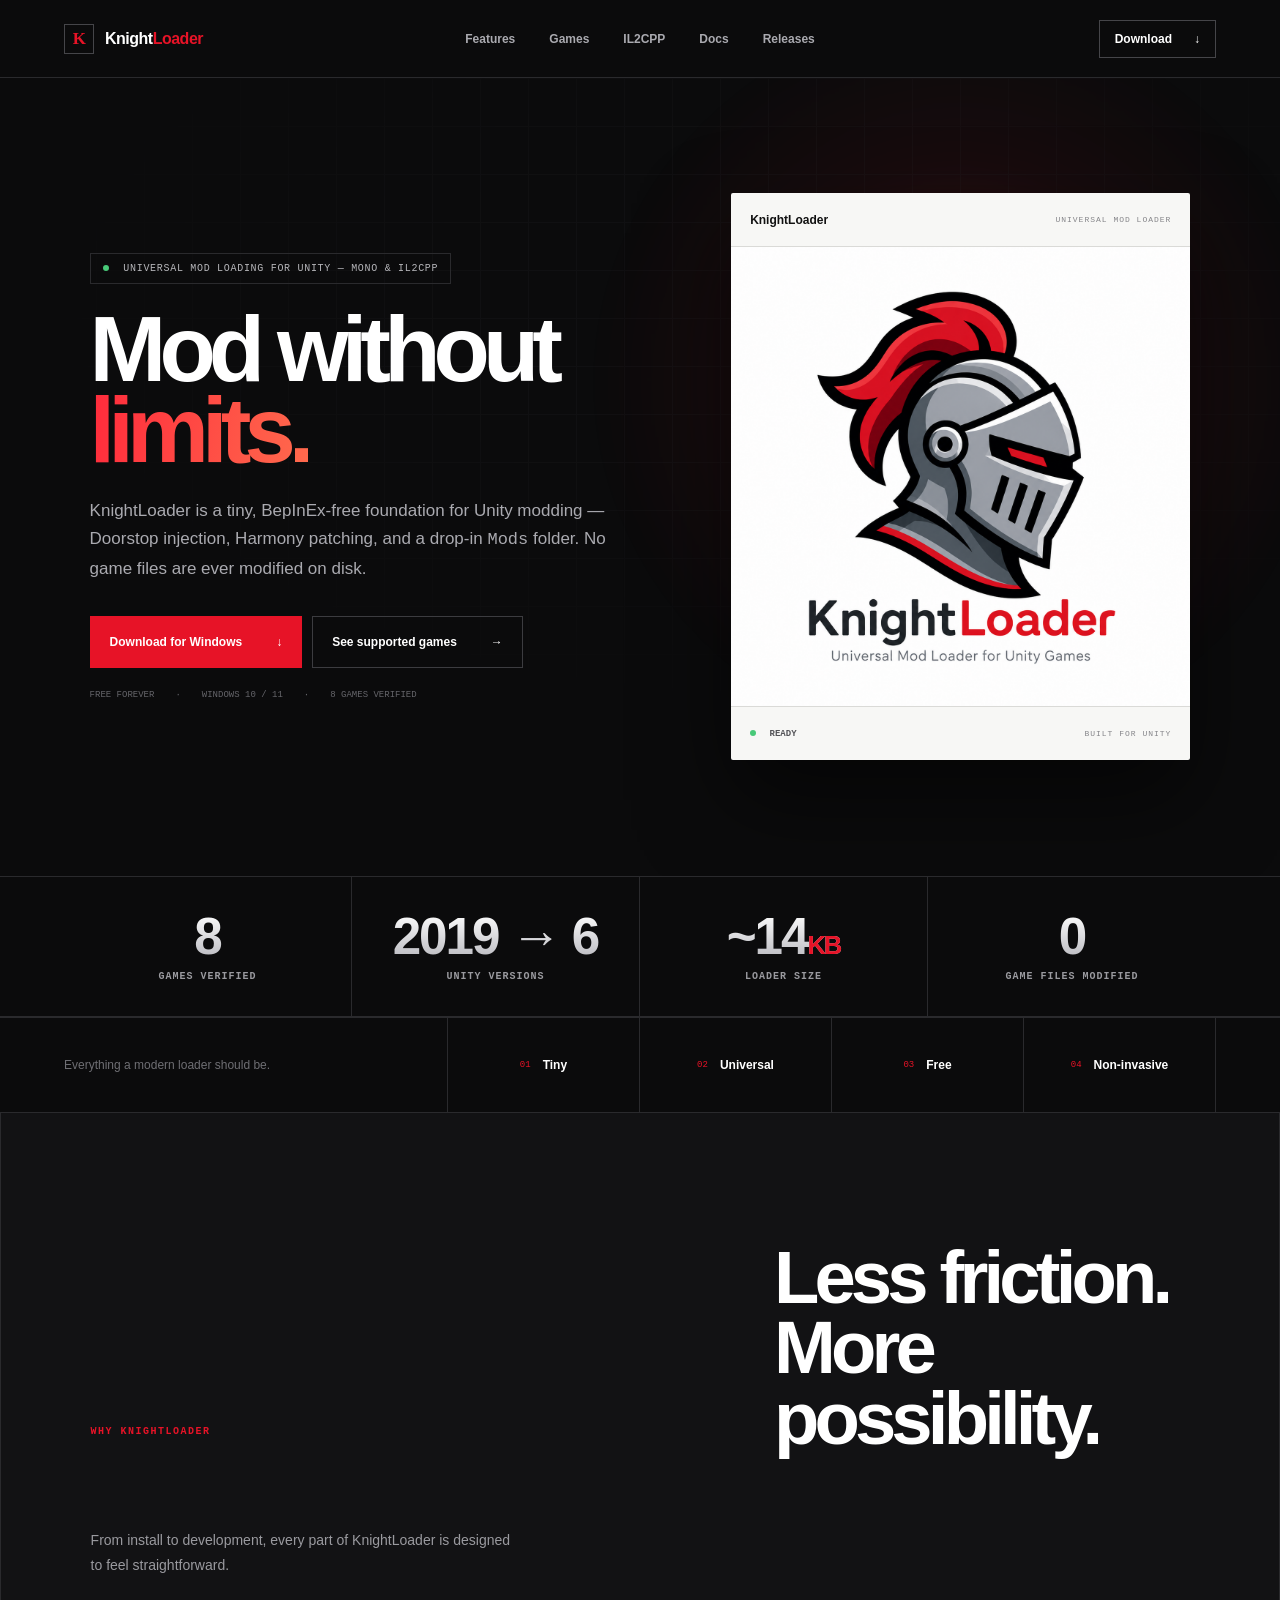
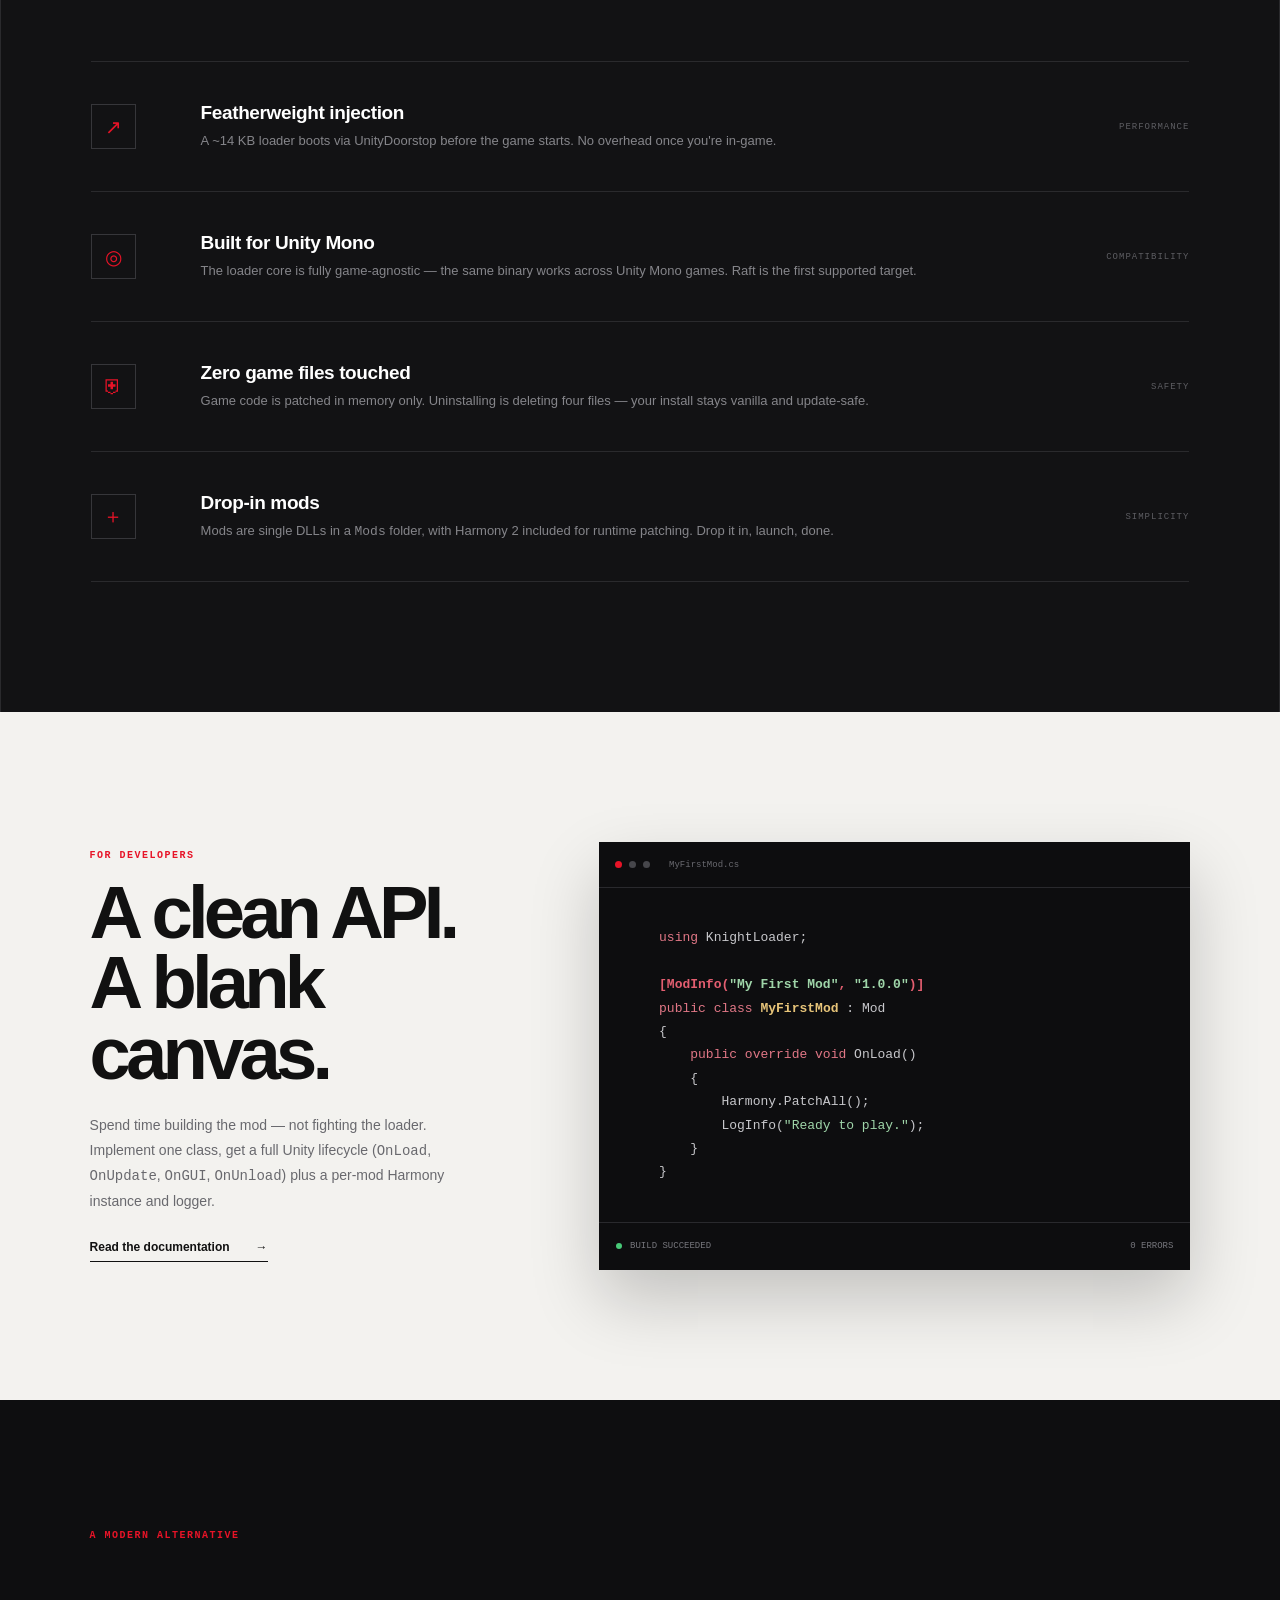
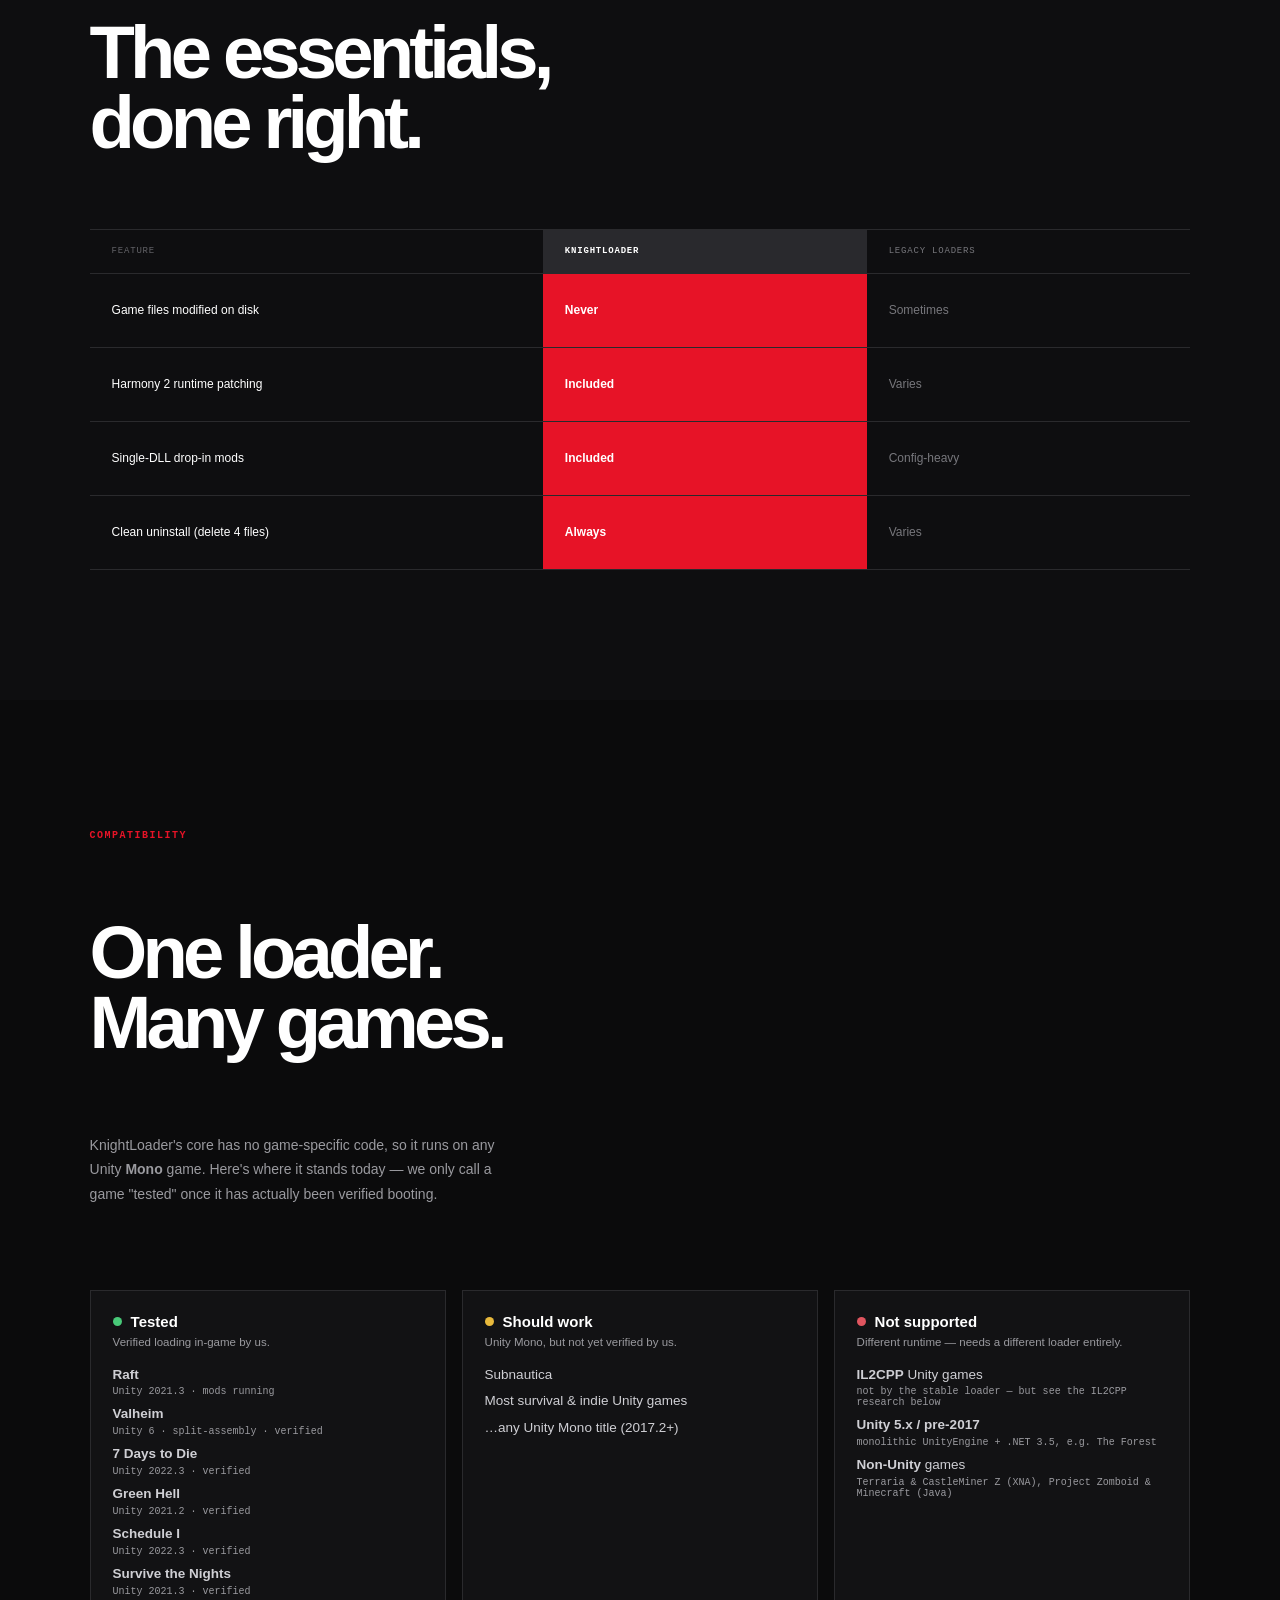
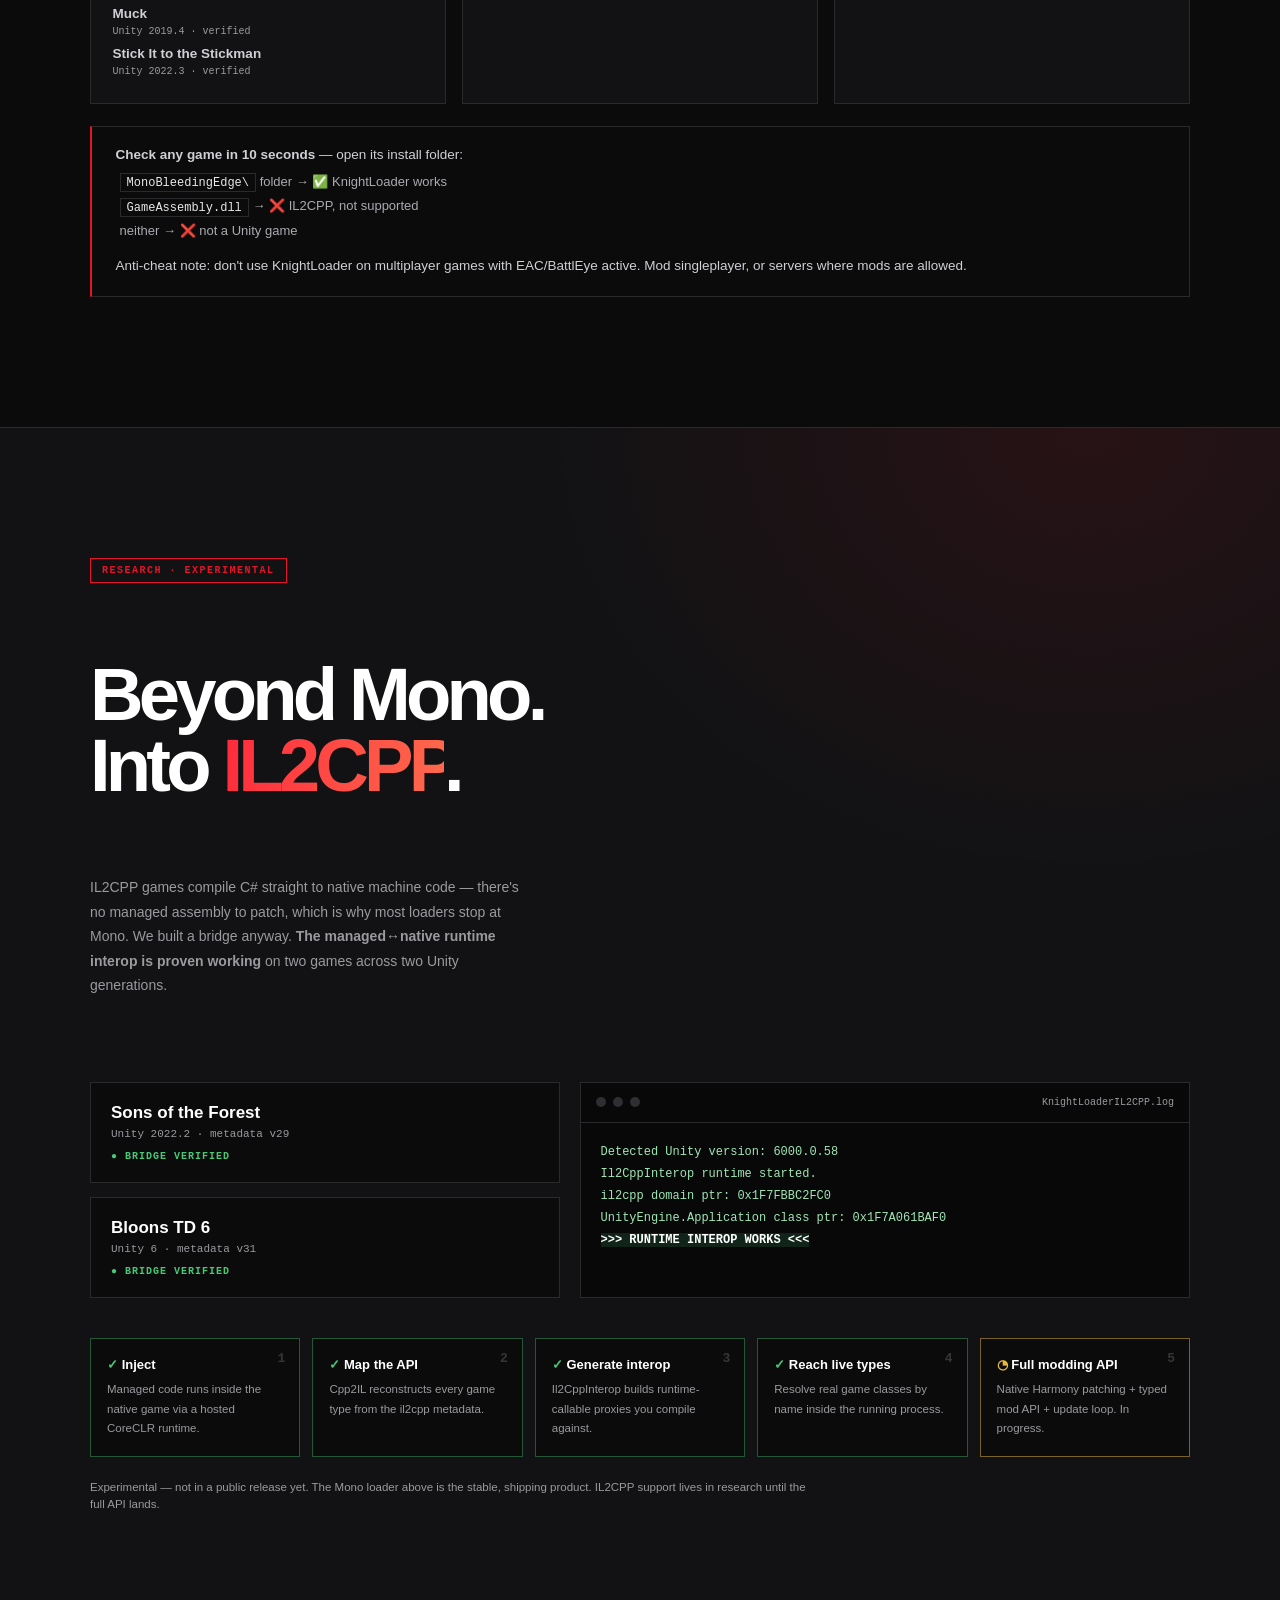
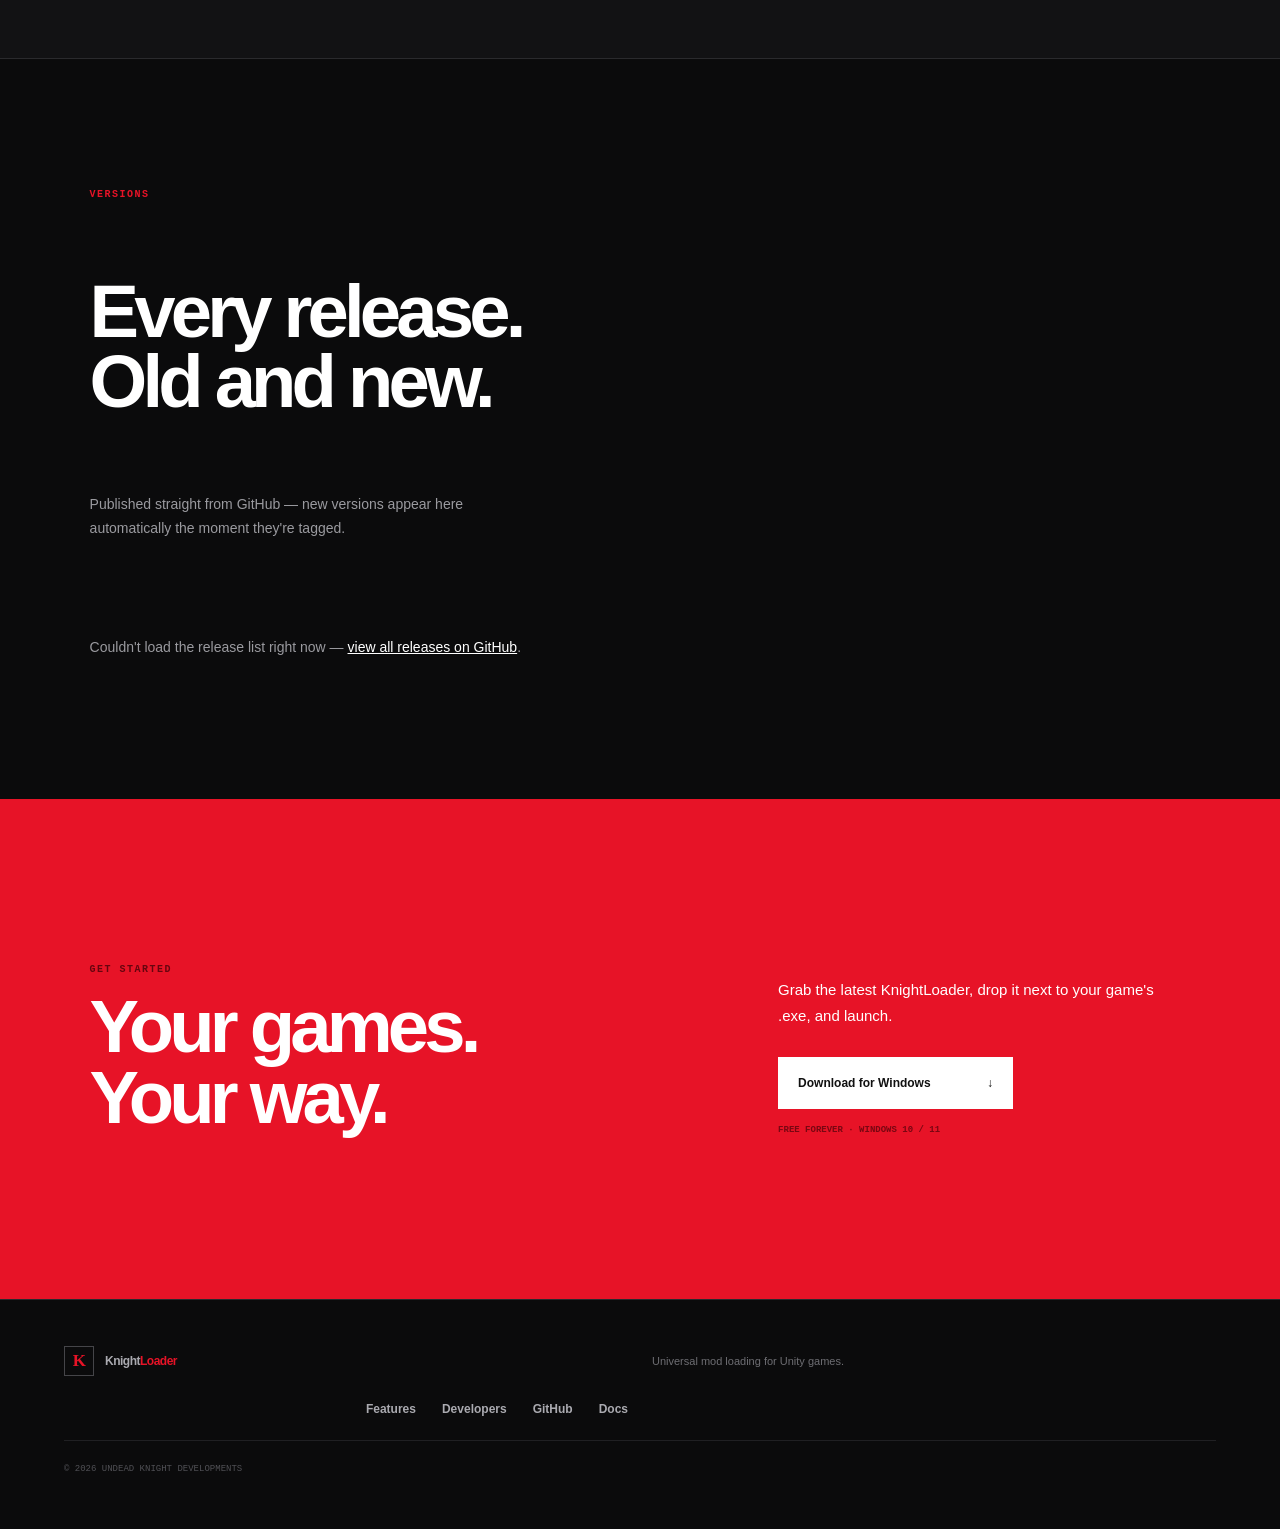
==== commit 51f99163: "Fix hero layout; 8 games verified (Muck, Survive the Nights, Schedule I); Unity 2019-6" ====
--- a/docs/index.html
+++ b/docs/index.html
@@ -36,7 +36,7 @@
           <a class="button primary" href="https://github.com/TheUndeadKnightDev/KnightLoader/releases/latest">Download for Windows <span>↓</span></a>
           <a class="button secondary" href="#games">See supported games <span>→</span></a>
         </div>
-        <div class="meta"><span>Free forever</span><span>Windows 10 / 11</span><span>5 games verified</span></div>
+        <div class="meta"><span>Free forever</span><span>Windows 10 / 11</span><span>8 games verified</span></div>
       </div>
       <div class="brand-card">
         <div class="brand-card-top"><span>KnightLoader</span><small>UNIVERSAL MOD LOADER</small></div>
@@ -46,8 +46,8 @@
     </section>
 
     <section class="stats-band" aria-label="KnightLoader by the numbers">
-      <div><b data-count="5">5</b><span>games verified</span></div>
-      <div><b>2017&nbsp;→&nbsp;6</b><span>Unity versions</span></div>
+      <div><b data-count="8">8</b><span>games verified</span></div>
+      <div><b>2019&nbsp;→&nbsp;6</b><span>Unity versions</span></div>
       <div><b>~14<i>KB</i></b><span>loader size</span></div>
       <div><b>0</b><span>game files modified</span></div>
     </section>
@@ -144,6 +144,9 @@
             <li><b>Valheim</b> <small>Unity 6 · split-assembly · verified</small></li>
             <li><b>7 Days to Die</b> <small>Unity 2022.3 · verified</small></li>
             <li><b>Green Hell</b> <small>Unity 2021.2 · verified</small></li>
+            <li><b>Schedule I</b> <small>Unity 2022.3 · verified</small></li>
+            <li><b>Survive the Nights</b> <small>Unity 2021.3 · verified</small></li>
+            <li><b>Muck</b> <small>Unity 2019.4 · verified</small></li>
             <li><b>Stick It to the Stickman</b> <small>Unity 2022.3 · verified</small></li>
           </ul>
         </div>
@@ -151,9 +154,9 @@
           <h3><span class="tier-dot maybe"></span> Should work</h3>
           <p class="tier-note">Unity Mono, but not yet verified by us.</p>
           <ul>
-            <li>Subnautica</li><li>Muck</li>
-            <li>Survive the Nights</li>
-            <li>…most Unity Mono titles (2017.2+)</li>
+            <li>Subnautica</li>
+            <li>Most survival &amp; indie Unity games</li>
+            <li>…any Unity Mono title (2017.2+)</li>
           </ul>
         </div>
         <div class="game-tier">
--- a/docs/style.css
+++ b/docs/style.css
@@ -229,7 +229,8 @@
   mask-image: radial-gradient(ellipse 80% 70% at 60% 30%, #000 30%, transparent 75%);
   -webkit-mask-image: radial-gradient(ellipse 80% 70% at 60% 30%, #000 30%, transparent 75%);
 }
-.hero > * { position: relative; z-index: 1; }
+.hero-copy, .hero .brand-card { position: relative; z-index: 1; }
+.hero-bg { z-index: 0; }
 @keyframes glowPulse { 0%,100% { opacity: .75; transform: scale(1); } 50% { opacity: 1; transform: scale(1.06); } }
 h1 span { background: linear-gradient(100deg, #ff2a3b, #ff6a4d); -webkit-background-clip: text; background-clip: text; -webkit-text-fill-color: transparent; }
 .brand-card { animation: cardFloat 6s ease-in-out infinite; }
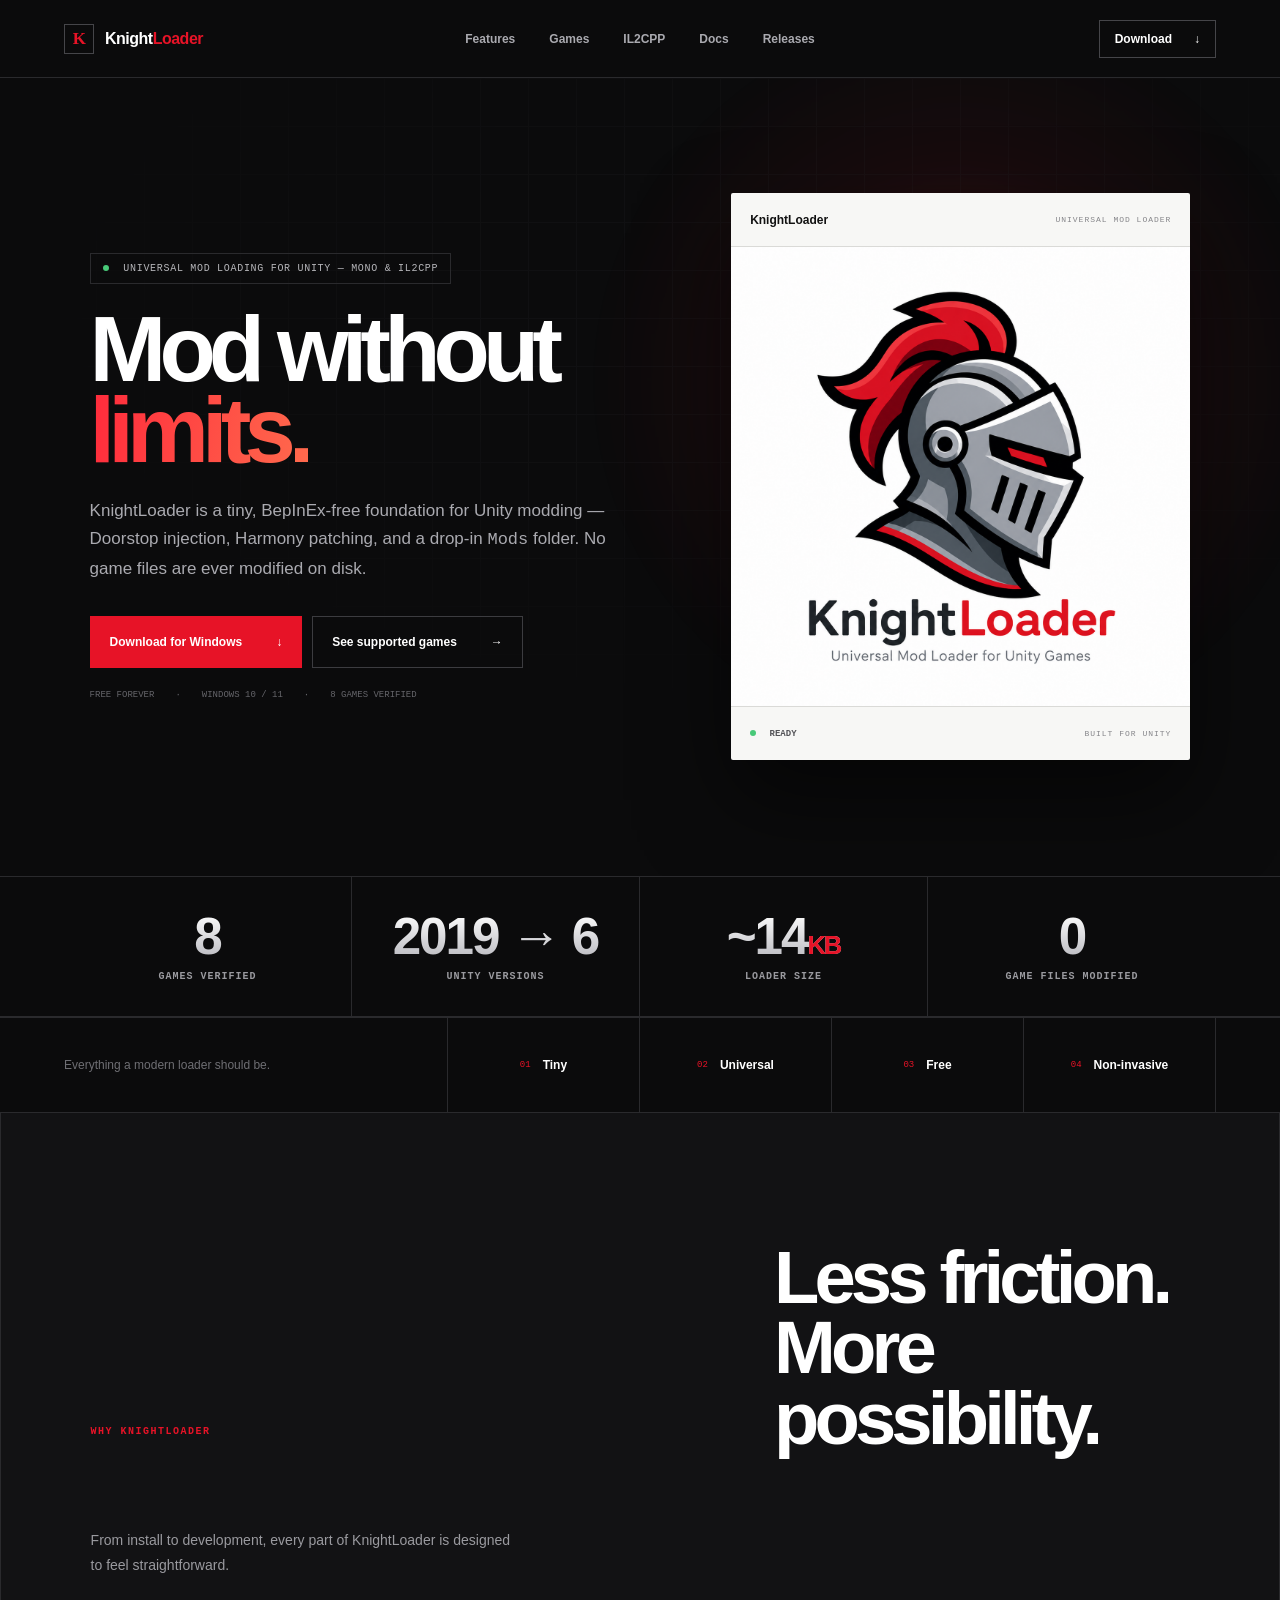
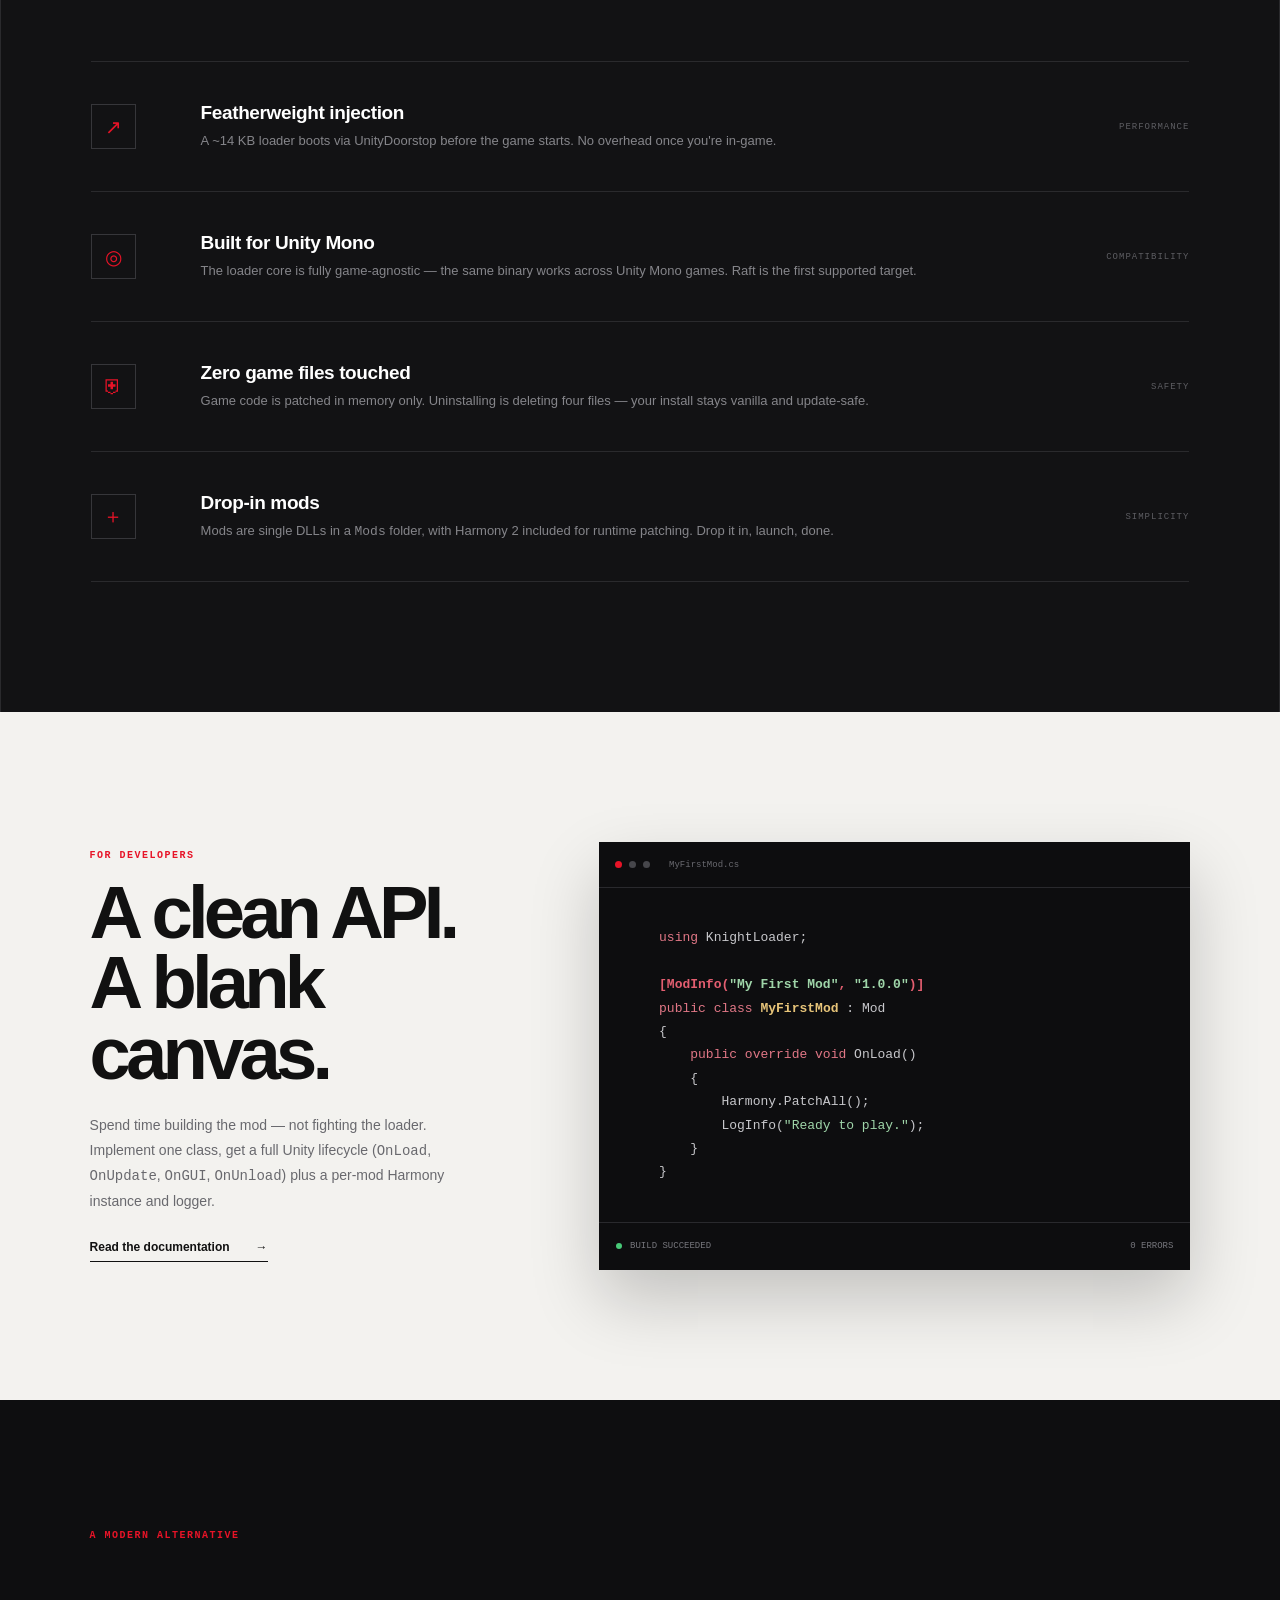
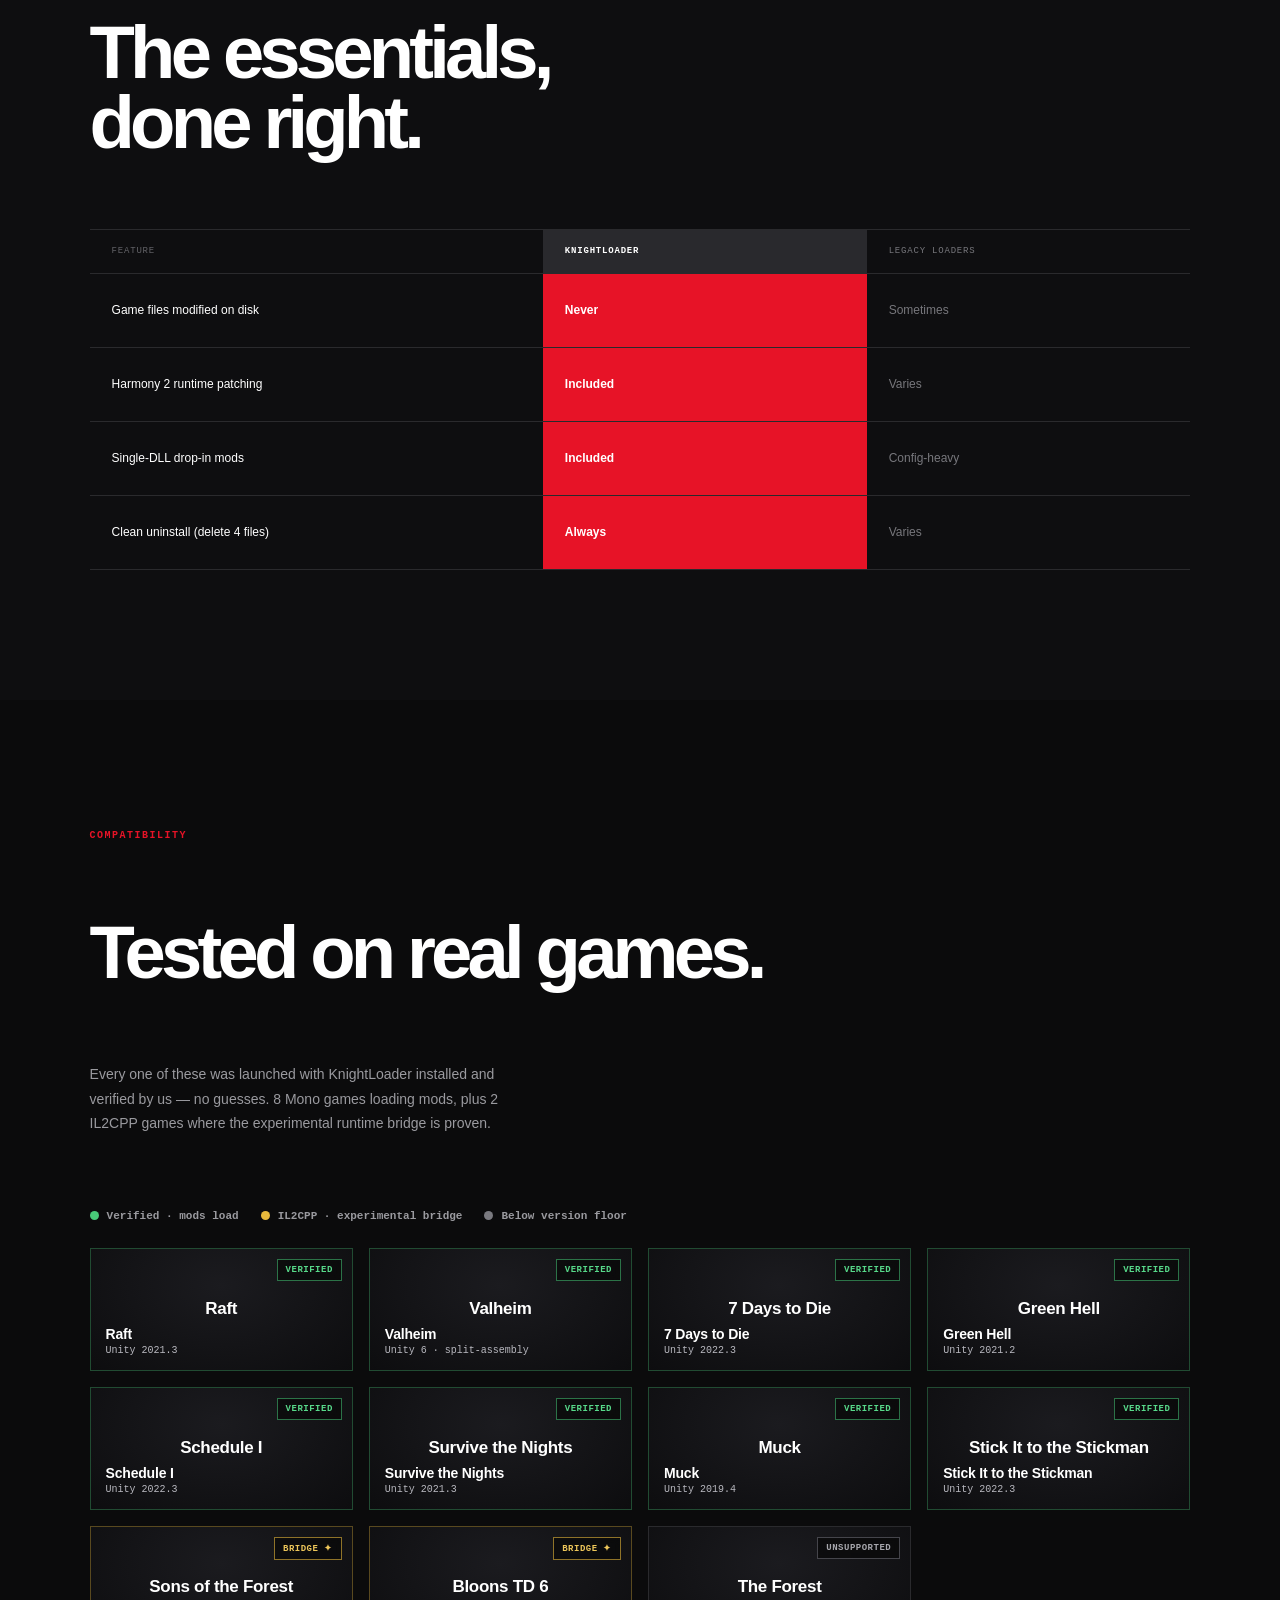
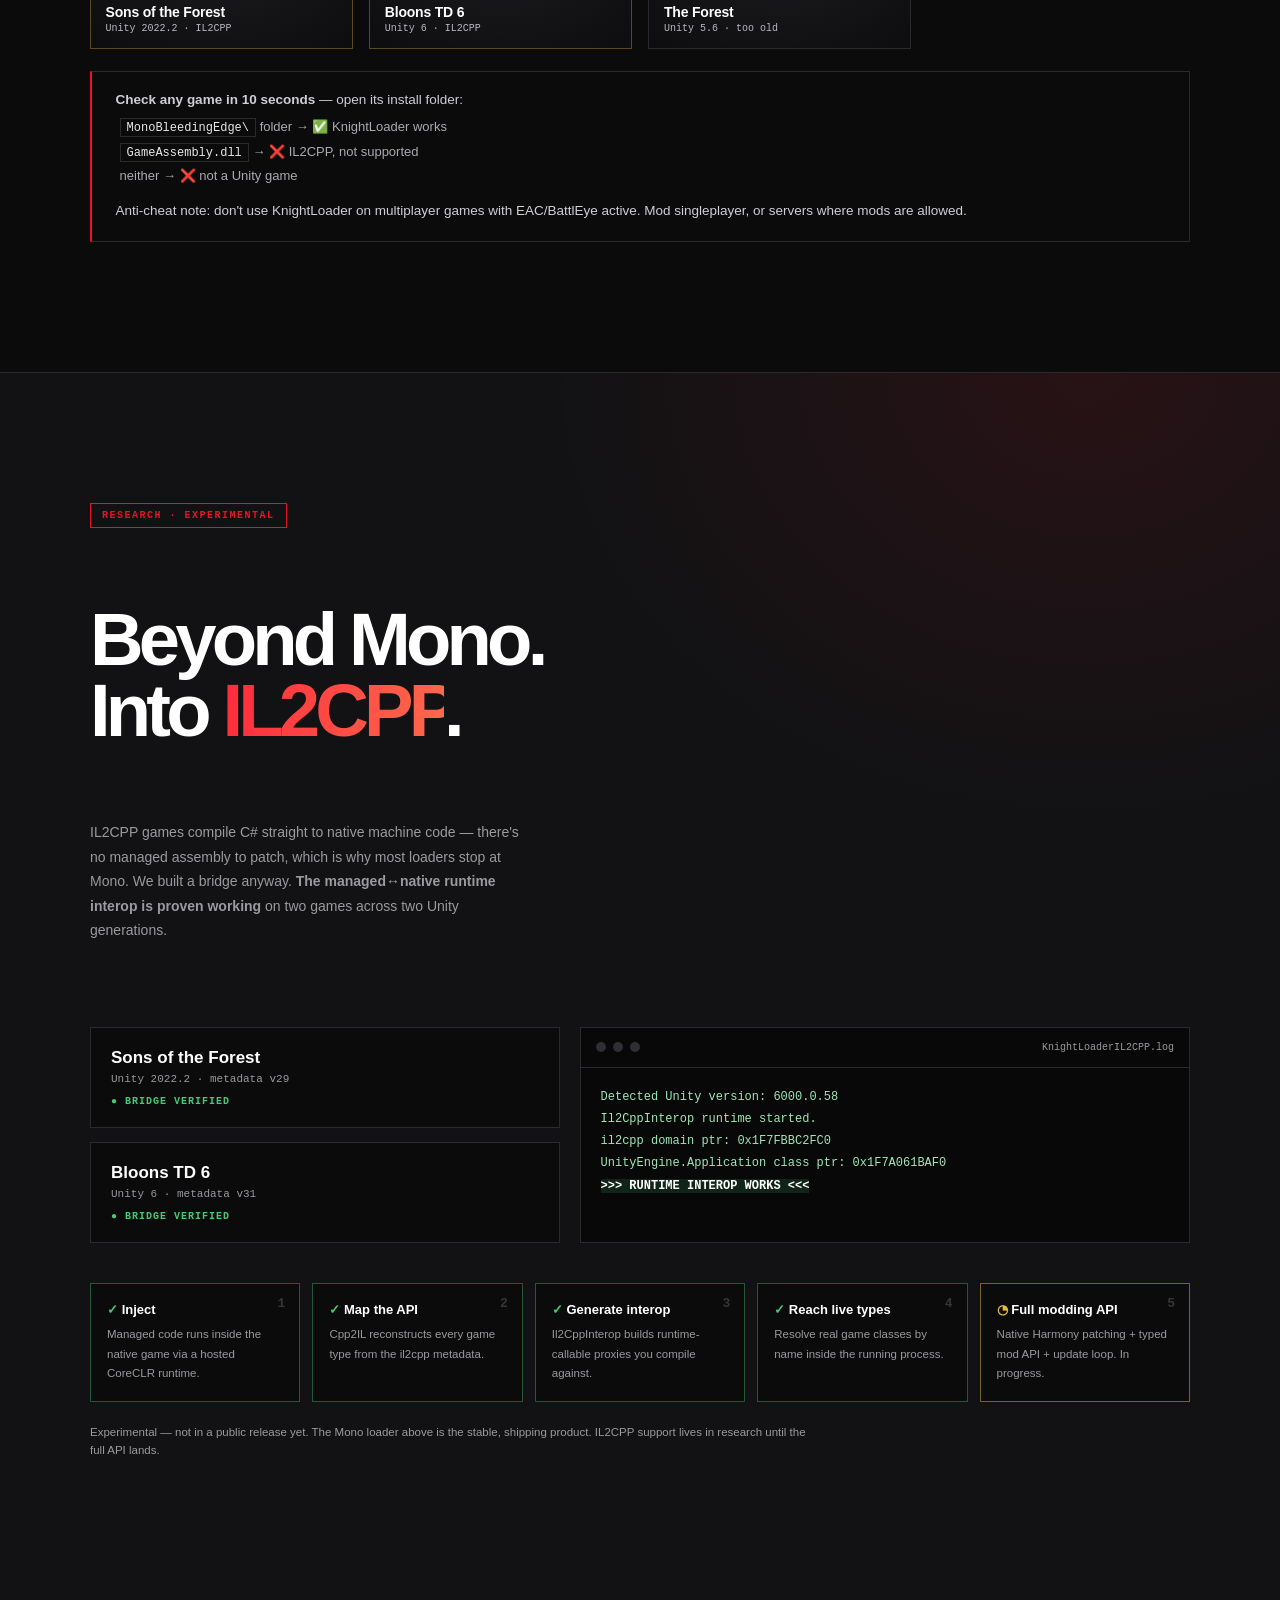
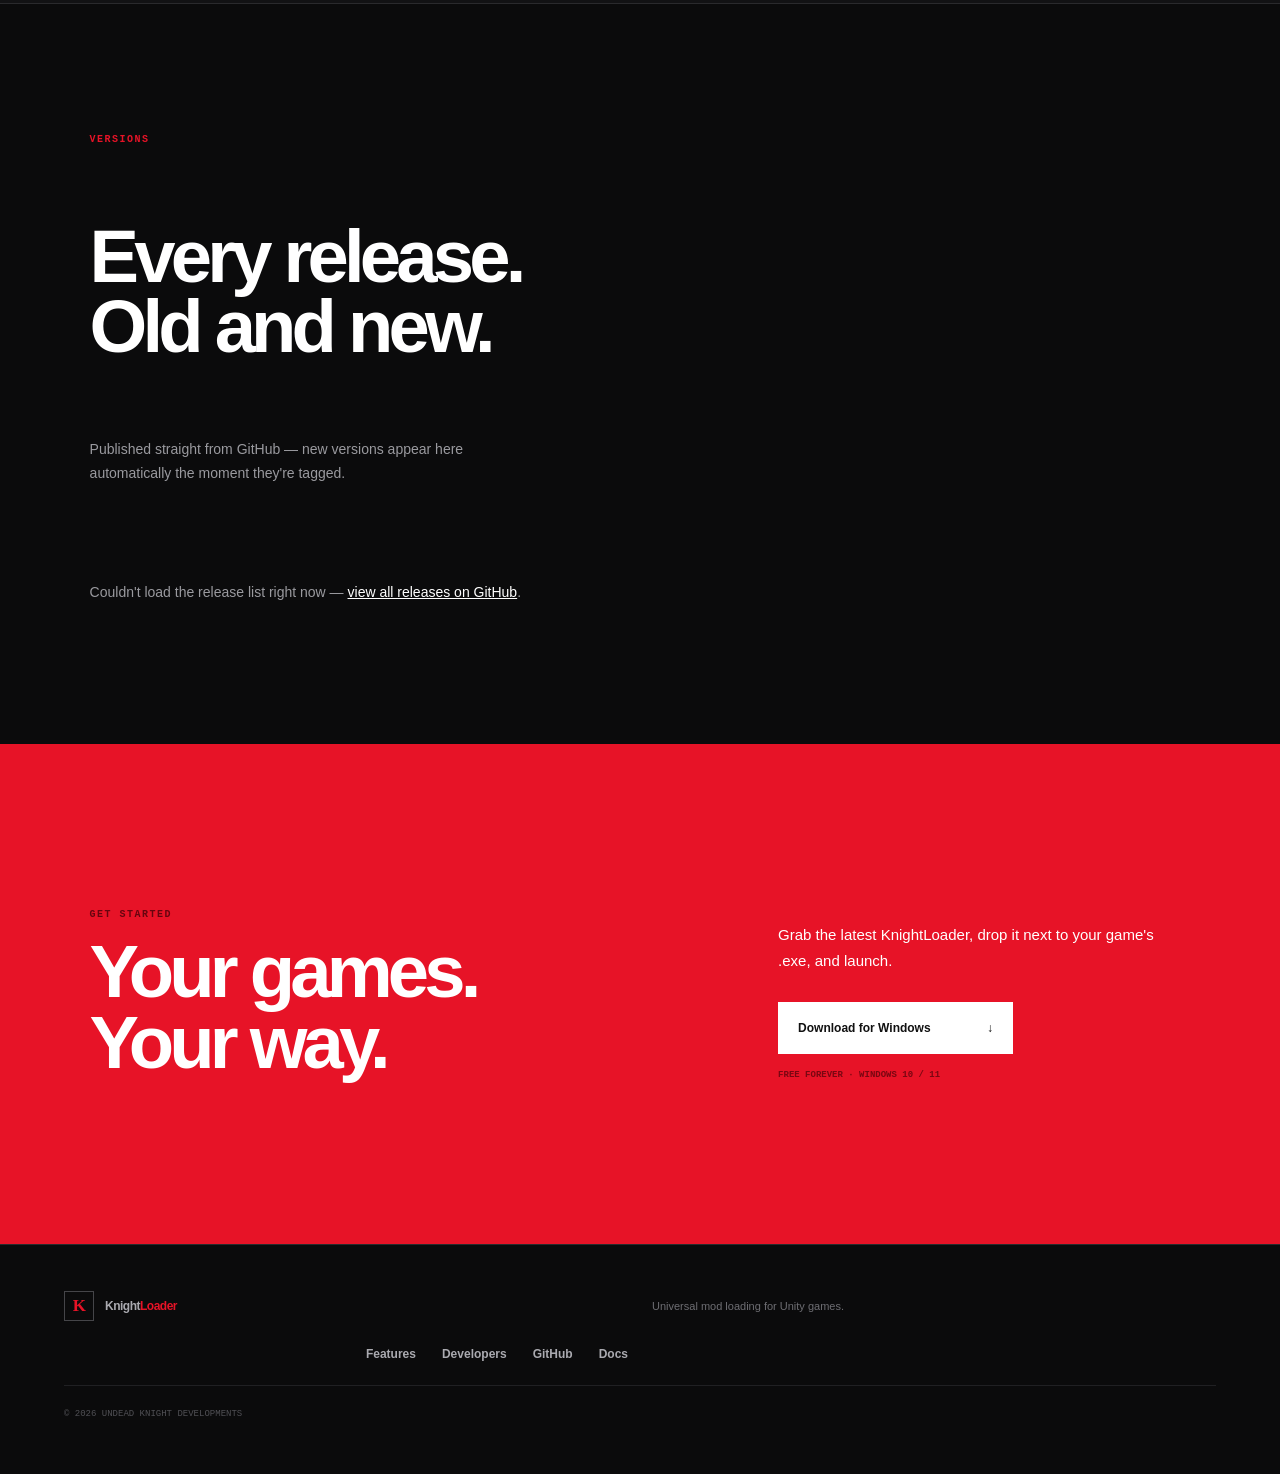
==== commit 03566343: "Games gallery with cover art (11 games, status badges)" ====
--- a/docs/index.html
+++ b/docs/index.html
@@ -131,43 +131,28 @@
     <section class="section games" id="games">
       <div class="section-intro compact">
         <p class="overline">Compatibility</p>
-        <h2>One loader.<br>Many games.</h2>
-        <p class="intro-copy">KnightLoader's core has no game-specific code, so it runs on any Unity <b>Mono</b> game. Here's where it stands today — we only call a game "tested" once it has actually been verified booting.</p>
-      </div>
-
-      <div class="games-grid">
-        <div class="game-tier">
-          <h3><span class="tier-dot ok"></span> Tested</h3>
-          <p class="tier-note">Verified loading in-game by us.</p>
-          <ul>
-            <li><b>Raft</b> <small>Unity 2021.3 · mods running</small></li>
-            <li><b>Valheim</b> <small>Unity 6 · split-assembly · verified</small></li>
-            <li><b>7 Days to Die</b> <small>Unity 2022.3 · verified</small></li>
-            <li><b>Green Hell</b> <small>Unity 2021.2 · verified</small></li>
-            <li><b>Schedule I</b> <small>Unity 2022.3 · verified</small></li>
-            <li><b>Survive the Nights</b> <small>Unity 2021.3 · verified</small></li>
-            <li><b>Muck</b> <small>Unity 2019.4 · verified</small></li>
-            <li><b>Stick It to the Stickman</b> <small>Unity 2022.3 · verified</small></li>
-          </ul>
-        </div>
-        <div class="game-tier">
-          <h3><span class="tier-dot maybe"></span> Should work</h3>
-          <p class="tier-note">Unity Mono, but not yet verified by us.</p>
-          <ul>
-            <li>Subnautica</li>
-            <li>Most survival &amp; indie Unity games</li>
-            <li>…any Unity Mono title (2017.2+)</li>
-          </ul>
-        </div>
-        <div class="game-tier">
-          <h3><span class="tier-dot no"></span> Not supported</h3>
-          <p class="tier-note">Different runtime — needs a different loader entirely.</p>
-          <ul>
-            <li><b>IL2CPP</b> Unity games <small>not by the stable loader — but see the IL2CPP research below</small></li>
-            <li><b>Unity 5.x / pre-2017</b> <small>monolithic UnityEngine + .NET 3.5, e.g. The Forest</small></li>
-            <li><b>Non-Unity</b> games <small>Terraria &amp; CastleMiner Z (XNA), Project Zomboid &amp; Minecraft (Java)</small></li>
-          </ul>
-        </div>
+        <h2>Tested on real games.</h2>
+        <p class="intro-copy">Every one of these was launched with KnightLoader installed and verified by us — no guesses. 8 Mono games loading mods, plus 2 IL2CPP games where the experimental runtime bridge is proven.</p>
+      </div>
+
+      <div class="games-legend">
+        <span><i class="dot ok"></i> Verified · mods load</span>
+        <span><i class="dot exp"></i> IL2CPP · experimental bridge</span>
+        <span><i class="dot no"></i> Below version floor</span>
+      </div>
+
+      <div class="games-gallery">
+        <a class="gcard ok"  href="https://store.steampowered.com/app/648800/"  target="_blank" rel="noopener"><img loading="lazy" alt="Raft" src="https://cdn.cloudflare.steamstatic.com/steam/apps/648800/header.jpg" onerror="this.parentNode.classList.add('noimg')"><span class="gcard-fallback">Raft</span><div class="gcard-info"><b>Raft</b><small>Unity 2021.3</small></div><i class="gcard-badge">Verified</i></a>
+        <a class="gcard ok"  href="https://store.steampowered.com/app/892970/"  target="_blank" rel="noopener"><img loading="lazy" alt="Valheim" src="https://cdn.cloudflare.steamstatic.com/steam/apps/892970/header.jpg" onerror="this.parentNode.classList.add('noimg')"><span class="gcard-fallback">Valheim</span><div class="gcard-info"><b>Valheim</b><small>Unity 6 · split-assembly</small></div><i class="gcard-badge">Verified</i></a>
+        <a class="gcard ok"  href="https://store.steampowered.com/app/251570/"  target="_blank" rel="noopener"><img loading="lazy" alt="7 Days to Die" src="https://cdn.cloudflare.steamstatic.com/steam/apps/251570/header.jpg" onerror="this.parentNode.classList.add('noimg')"><span class="gcard-fallback">7 Days to Die</span><div class="gcard-info"><b>7 Days to Die</b><small>Unity 2022.3</small></div><i class="gcard-badge">Verified</i></a>
+        <a class="gcard ok"  href="https://store.steampowered.com/app/815370/"  target="_blank" rel="noopener"><img loading="lazy" alt="Green Hell" src="https://cdn.cloudflare.steamstatic.com/steam/apps/815370/header.jpg" onerror="this.parentNode.classList.add('noimg')"><span class="gcard-fallback">Green Hell</span><div class="gcard-info"><b>Green Hell</b><small>Unity 2021.2</small></div><i class="gcard-badge">Verified</i></a>
+        <a class="gcard ok"  href="https://store.steampowered.com/app/3164500/" target="_blank" rel="noopener"><img loading="lazy" alt="Schedule I" src="https://cdn.cloudflare.steamstatic.com/steam/apps/3164500/header.jpg" onerror="this.parentNode.classList.add('noimg')"><span class="gcard-fallback">Schedule I</span><div class="gcard-info"><b>Schedule I</b><small>Unity 2022.3</small></div><i class="gcard-badge">Verified</i></a>
+        <a class="gcard ok"  href="https://store.steampowered.com/app/541300/"  target="_blank" rel="noopener"><img loading="lazy" alt="Survive the Nights" src="https://cdn.cloudflare.steamstatic.com/steam/apps/541300/header.jpg" onerror="this.parentNode.classList.add('noimg')"><span class="gcard-fallback">Survive the Nights</span><div class="gcard-info"><b>Survive the Nights</b><small>Unity 2021.3</small></div><i class="gcard-badge">Verified</i></a>
+        <a class="gcard ok"  href="https://store.steampowered.com/app/1625450/" target="_blank" rel="noopener"><img loading="lazy" alt="Muck" src="https://cdn.cloudflare.steamstatic.com/steam/apps/1625450/header.jpg" onerror="this.parentNode.classList.add('noimg')"><span class="gcard-fallback">Muck</span><div class="gcard-info"><b>Muck</b><small>Unity 2019.4</small></div><i class="gcard-badge">Verified</i></a>
+        <a class="gcard ok"  href="https://store.steampowered.com/app/2085540/" target="_blank" rel="noopener"><img loading="lazy" alt="Stick It to the Stickman" src="https://cdn.cloudflare.steamstatic.com/steam/apps/2085540/header.jpg" onerror="this.parentNode.classList.add('noimg')"><span class="gcard-fallback">Stick It to the Stickman</span><div class="gcard-info"><b>Stick It to the Stickman</b><small>Unity 2022.3</small></div><i class="gcard-badge">Verified</i></a>
+        <a class="gcard exp" href="https://store.steampowered.com/app/1326470/" target="_blank" rel="noopener"><img loading="lazy" alt="Sons of the Forest" src="https://cdn.cloudflare.steamstatic.com/steam/apps/1326470/header.jpg" onerror="this.parentNode.classList.add('noimg')"><span class="gcard-fallback">Sons of the Forest</span><div class="gcard-info"><b>Sons of the Forest</b><small>Unity 2022.2 · IL2CPP</small></div><i class="gcard-badge">Bridge ✦</i></a>
+        <a class="gcard exp" href="https://store.steampowered.com/app/960090/"  target="_blank" rel="noopener"><img loading="lazy" alt="Bloons TD 6" src="https://cdn.cloudflare.steamstatic.com/steam/apps/960090/header.jpg" onerror="this.parentNode.classList.add('noimg')"><span class="gcard-fallback">Bloons TD 6</span><div class="gcard-info"><b>Bloons TD 6</b><small>Unity 6 · IL2CPP</small></div><i class="gcard-badge">Bridge ✦</i></a>
+        <a class="gcard no"  href="https://store.steampowered.com/app/242760/"  target="_blank" rel="noopener"><img loading="lazy" alt="The Forest" src="https://cdn.cloudflare.steamstatic.com/steam/apps/242760/header.jpg" onerror="this.parentNode.classList.add('noimg')"><span class="gcard-fallback">The Forest</span><div class="gcard-info"><b>The Forest</b><small>Unity 5.6 · too old</small></div><i class="gcard-badge">Unsupported</i></a>
       </div>
 
       <div class="games-check">
--- a/docs/style.css
+++ b/docs/style.css
@@ -301,3 +301,45 @@
   .hero-bg .glow, .brand-card, .brand-card::after { animation: none; }
   .reveal { opacity: 1; transform: none; transition: none; }
 }
+
+/* ============ Games gallery (cover art) ============ */
+.games-legend { display: flex; flex-wrap: wrap; gap: 22px; margin: -10px 0 26px; }
+.games-legend span { display: inline-flex; align-items: center; gap: 8px; color: var(--muted); font: 600 11px var(--mono); }
+.games-legend .dot { width: 9px; height: 9px; border-radius: 50%; }
+.games-legend .dot.ok { background: #48c978; } .games-legend .dot.exp { background: #e8b93c; } .games-legend .dot.no { background: #7a7a80; }
+
+.games-gallery { display: grid; grid-template-columns: repeat(auto-fill, minmax(248px, 1fr)); gap: 16px; }
+.gcard {
+  position: relative; display: block; aspect-ratio: 460 / 215; overflow: hidden;
+  border: 1px solid var(--line); background: #0f0f11; text-decoration: none; color: #fff;
+  transition: transform .22s cubic-bezier(.2,.7,.2,1), border-color .22s, box-shadow .22s;
+}
+.gcard img { position: absolute; inset: 0; width: 100%; height: 100%; object-fit: cover; transition: transform .35s, filter .22s; }
+.gcard::after { content: ""; position: absolute; inset: 0; background: linear-gradient(180deg, rgba(8,8,9,0) 34%, rgba(8,8,9,.62) 66%, rgba(8,8,9,.94)); }
+.gcard-info { position: absolute; left: 0; right: 0; bottom: 0; z-index: 2; padding: 14px 15px; }
+.gcard-info b { display: block; font-size: 14px; letter-spacing: -.2px; line-height: 1.15; }
+.gcard-info small { display: block; margin-top: 3px; color: #b9b9c0; font: 500 10px var(--mono); }
+.gcard-badge { position: absolute; top: 10px; right: 10px; z-index: 2; font-style: normal;
+  font: 700 9px var(--mono); letter-spacing: .5px; text-transform: uppercase; padding: 5px 8px; border: 1px solid; background: rgba(8,8,9,.66); backdrop-filter: blur(3px); }
+.gcard-fallback { position: absolute; inset: 0; z-index: 1; display: none; align-items: center; justify-content: center;
+  text-align: center; padding: 16px; font-weight: 800; font-size: 17px; letter-spacing: -.3px;
+  background: radial-gradient(ellipse at 50% 30%, #1b1b1f, #0d0d0f); }
+.gcard.noimg img { display: none; }
+.gcard.noimg .gcard-fallback { display: flex; }
+
+.gcard:hover { transform: translateY(-4px); }
+.gcard:hover img { transform: scale(1.05); filter: saturate(1.1); }
+
+/* status accents */
+.gcard.ok  { border-color: rgba(72,201,120,.32); }
+.gcard.ok:hover  { border-color: #48c978; box-shadow: 0 14px 40px rgba(72,201,120,.18); }
+.gcard.ok  .gcard-badge  { color: #58d98a; border-color: rgba(72,201,120,.55); }
+.gcard.exp { border-color: rgba(232,185,60,.34); }
+.gcard.exp:hover { border-color: #e8b93c; box-shadow: 0 14px 40px rgba(232,185,60,.16); }
+.gcard.exp .gcard-badge { color: #edc65a; border-color: rgba(232,185,60,.6); }
+.gcard.no  { }
+.gcard.no img { filter: grayscale(.85) brightness(.7); }
+.gcard.no .gcard-badge { color: #a7a7ad; border-color: #45454b; }
+.gcard.no:hover { border-color: #66666c; }
+
+@media (max-width: 560px) { .games-gallery { grid-template-columns: 1fr 1fr; gap: 10px; } .gcard-info b { font-size: 12px; } .games-legend { gap: 12px; } }
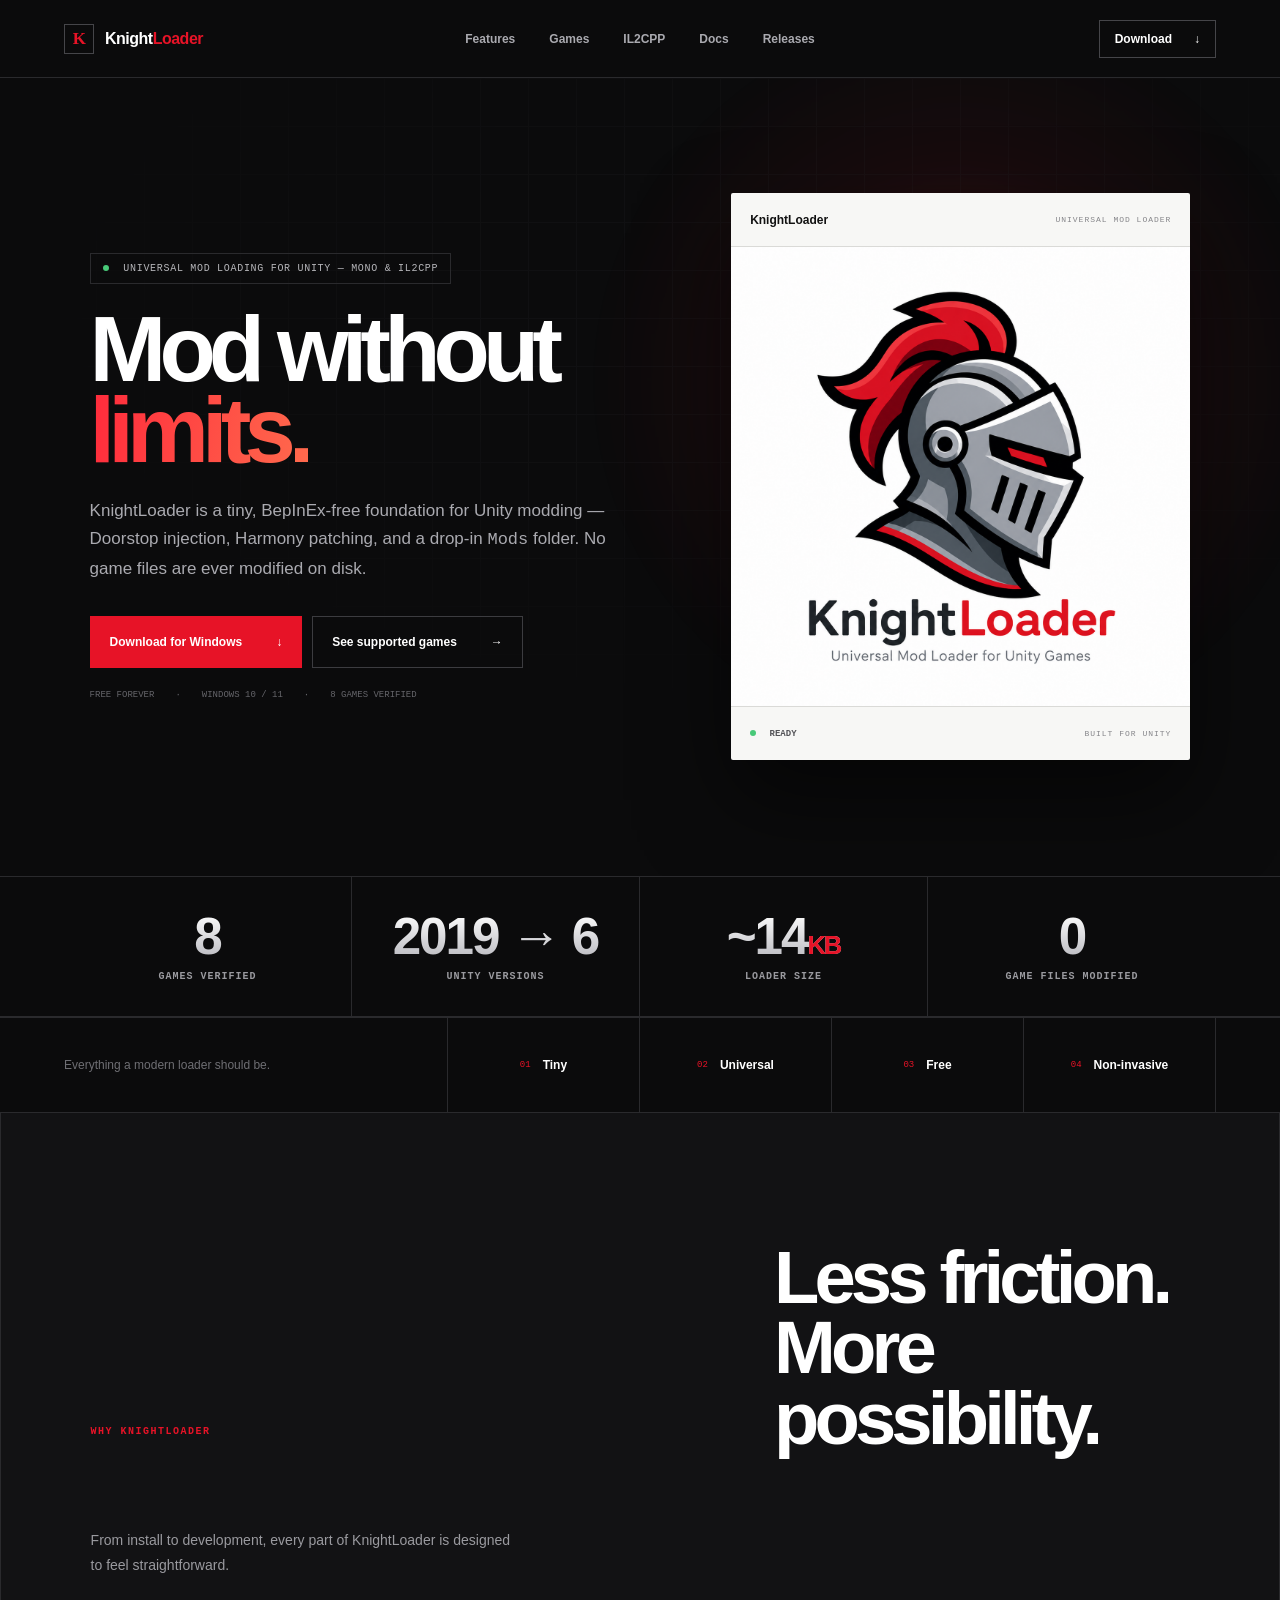
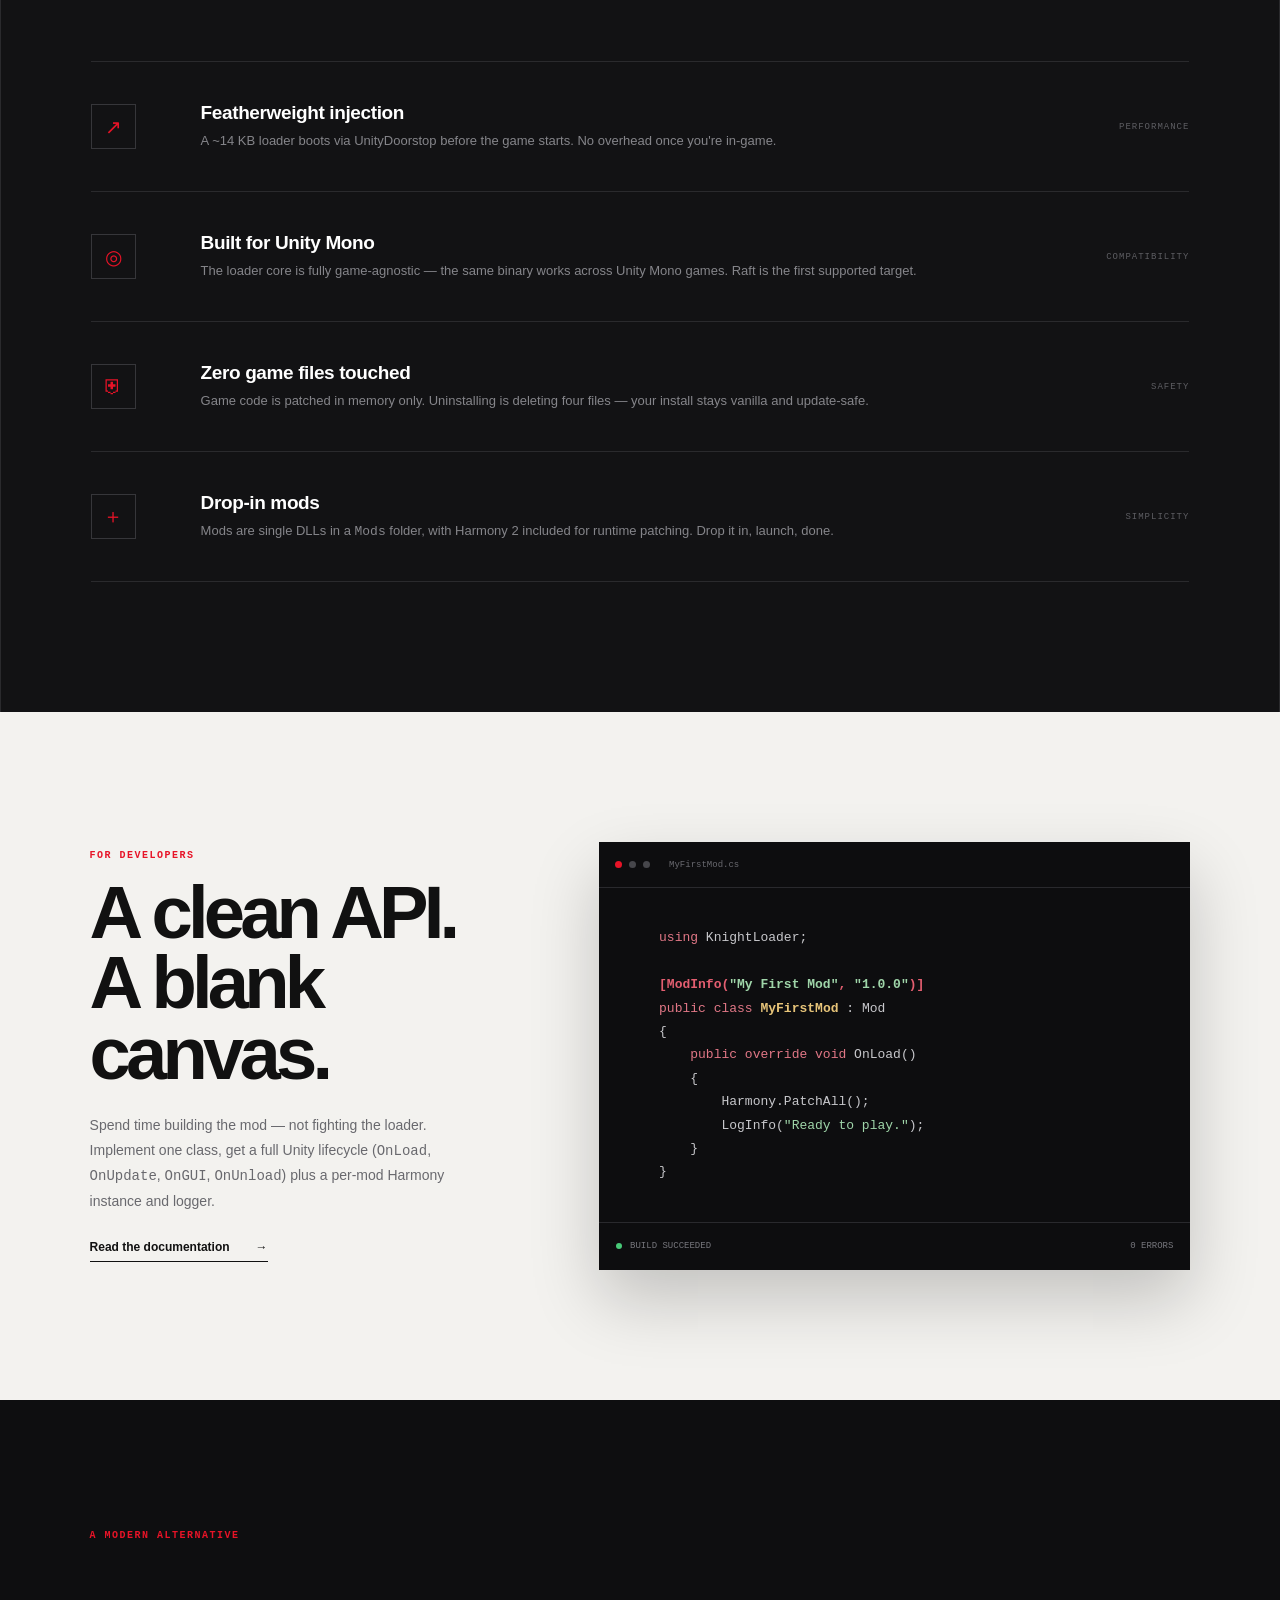
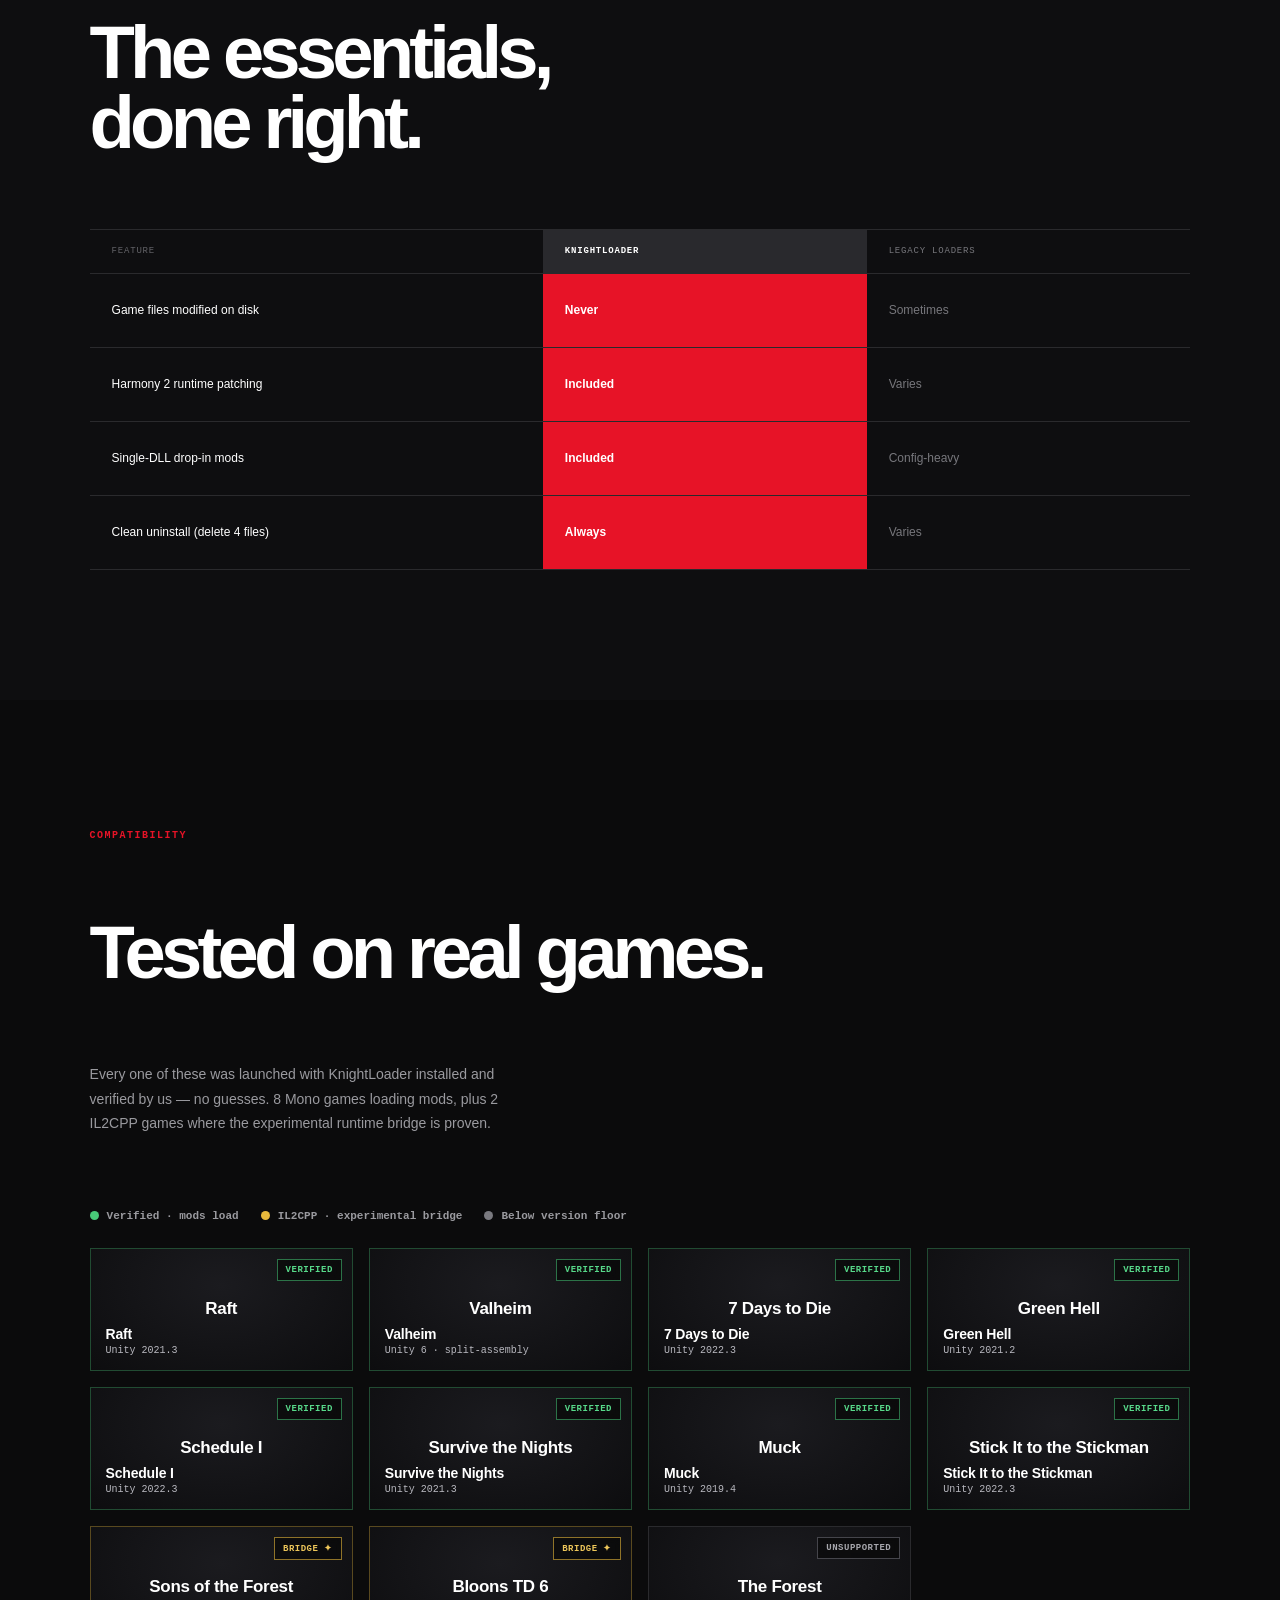
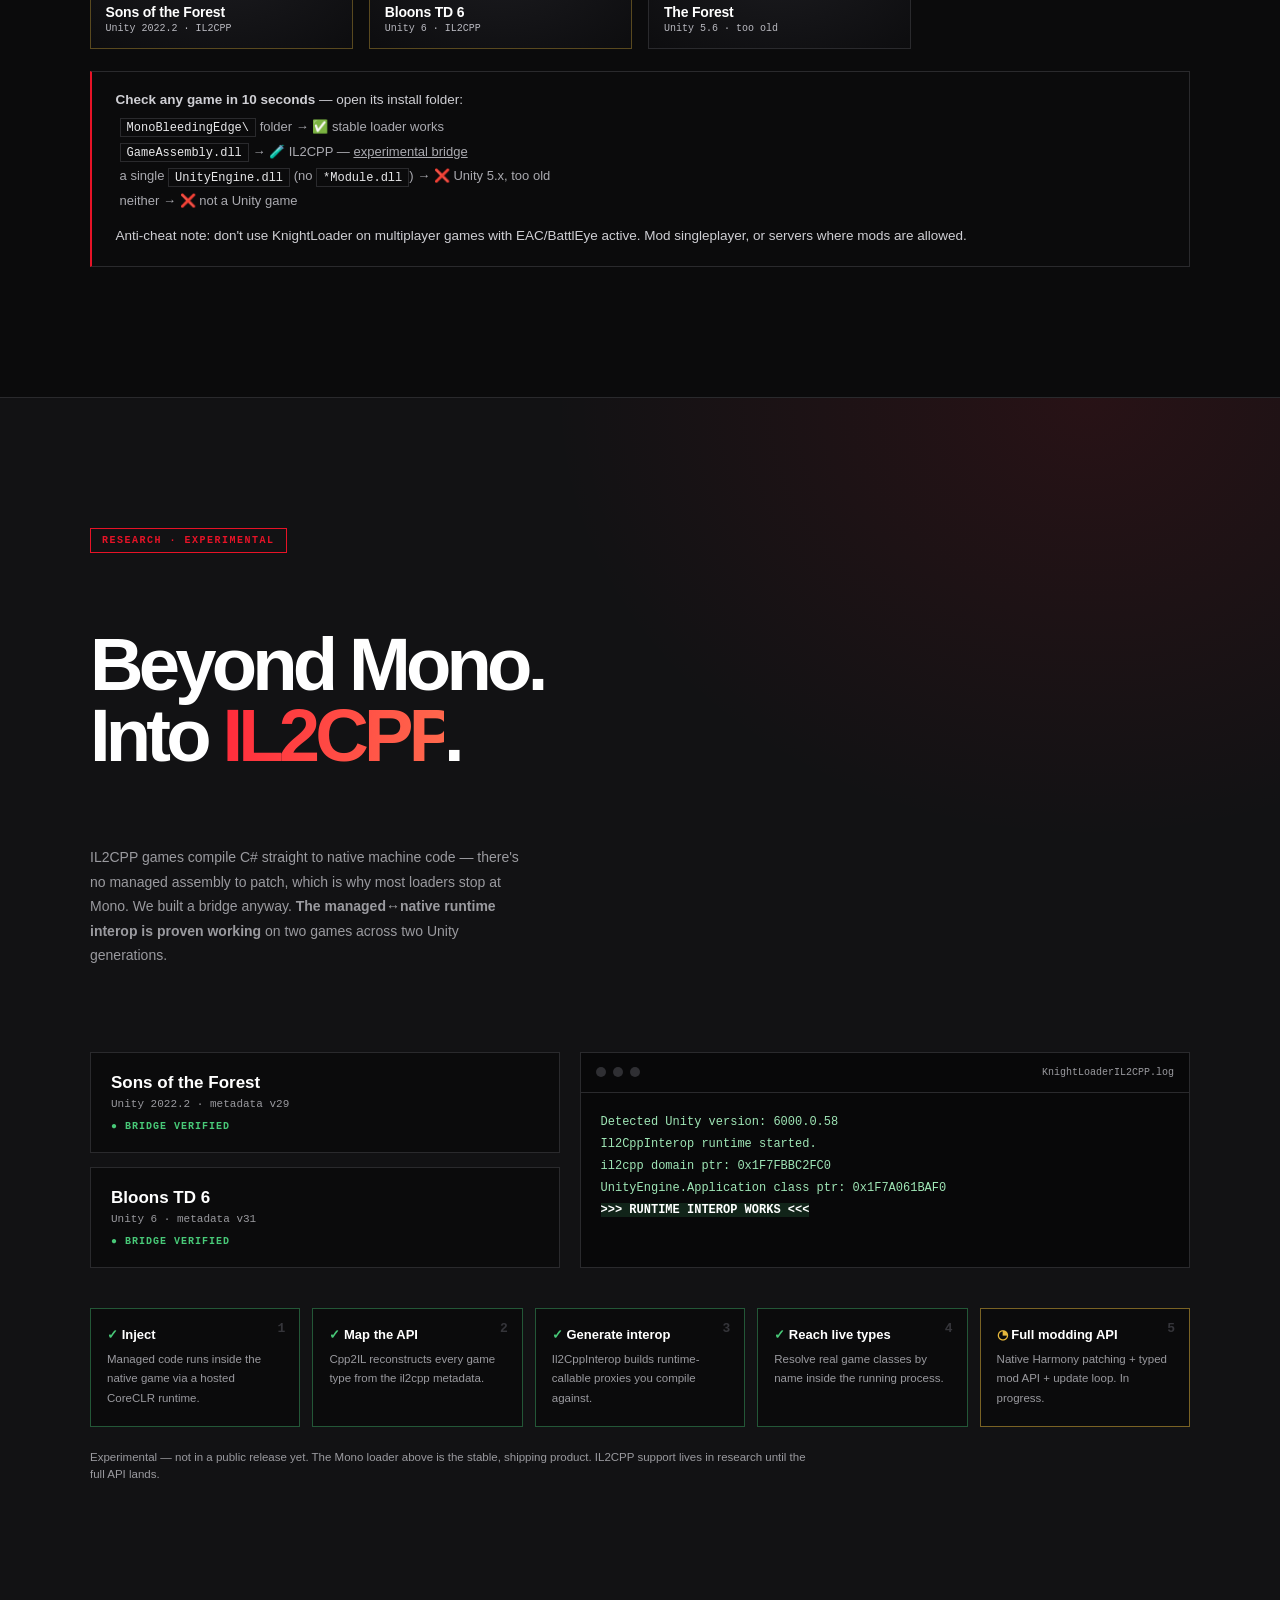
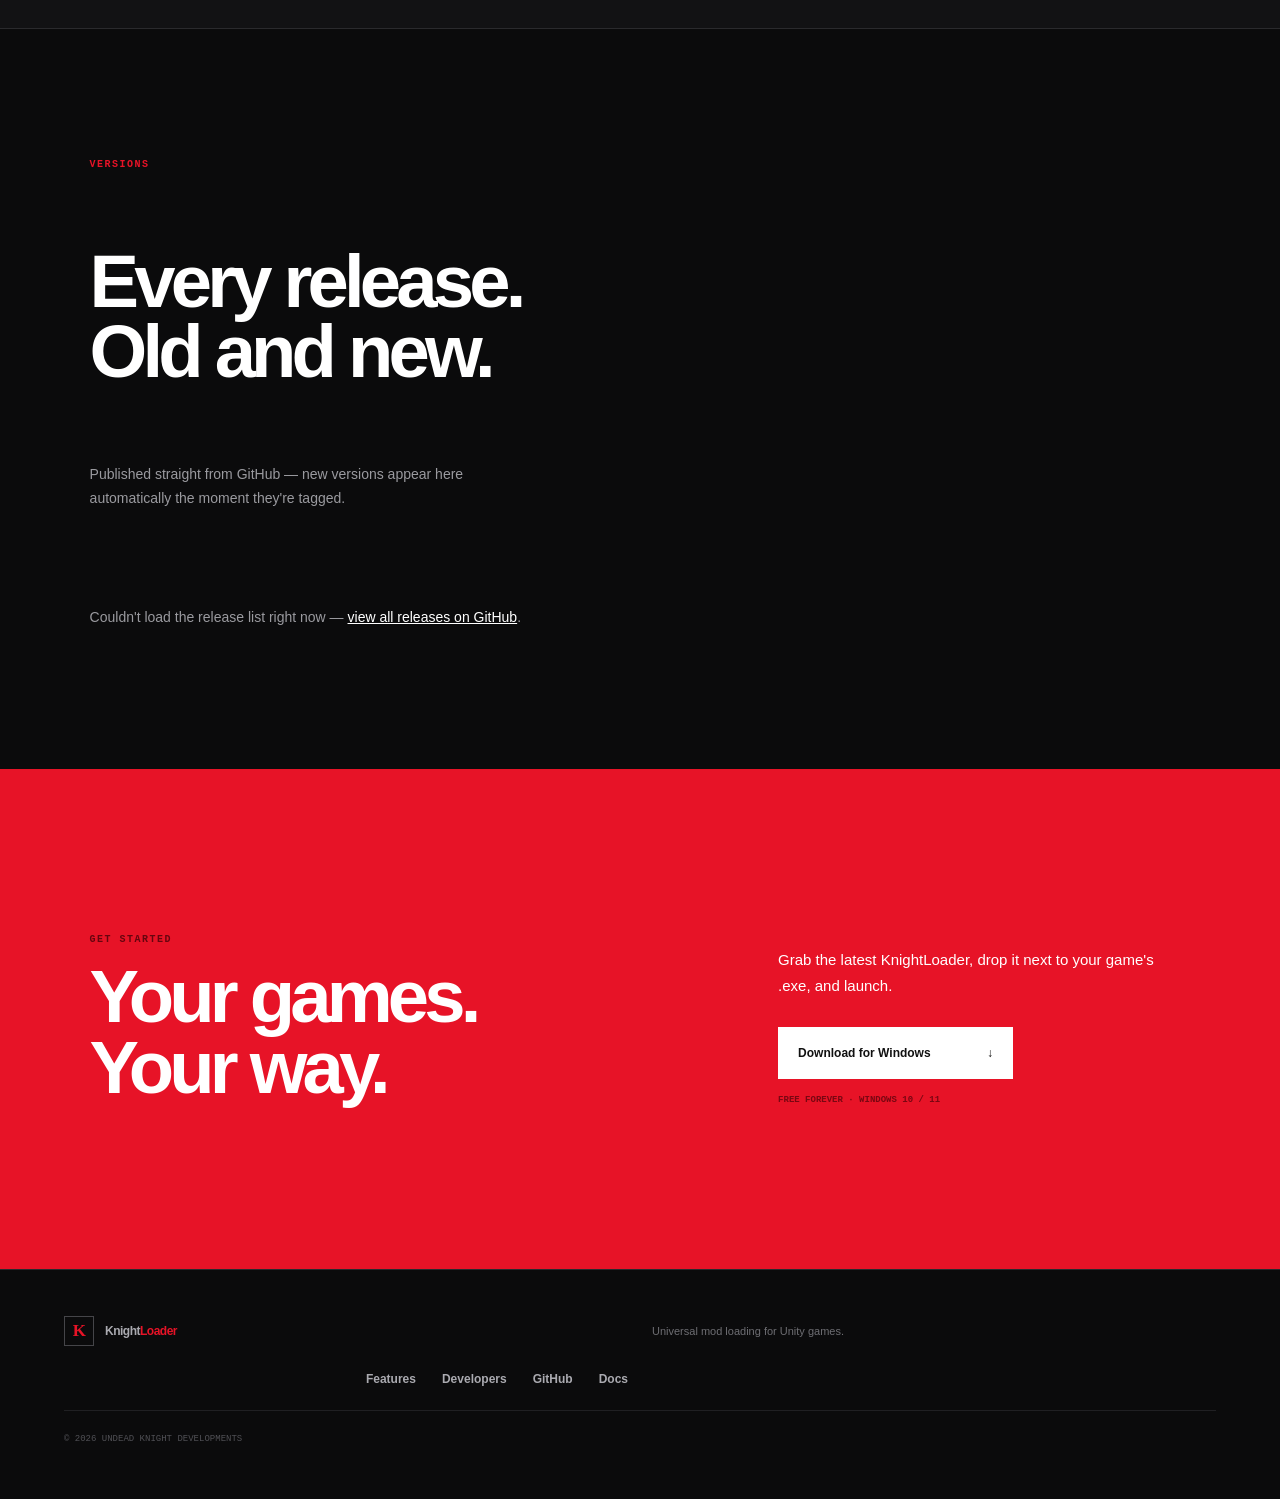
==== commit 81e37d0d: "Fix IL2CPP quick-check contradiction; add Unity 5.x row" ====
--- a/docs/index.html
+++ b/docs/index.html
@@ -158,8 +158,9 @@
       <div class="games-check">
         <p><b>Check any game in 10 seconds</b> — open its install folder:</p>
         <ul>
-          <li><code>MonoBleedingEdge\</code> folder → ✅ KnightLoader works</li>
-          <li><code>GameAssembly.dll</code> → ❌ IL2CPP, not supported</li>
+          <li><code>MonoBleedingEdge\</code> folder → ✅ stable loader works</li>
+          <li><code>GameAssembly.dll</code> → 🧪 IL2CPP — <a href="#il2cpp">experimental bridge</a></li>
+          <li>a single <code>UnityEngine.dll</code> (no <code>*Module.dll</code>) → ❌ Unity 5.x, too old</li>
           <li>neither → ❌ not a Unity game</li>
         </ul>
         <p class="tier-note">Anti-cheat note: don't use KnightLoader on multiplayer games with EAC/BattlEye active. Mod singleplayer, or servers where mods are allowed.</p>
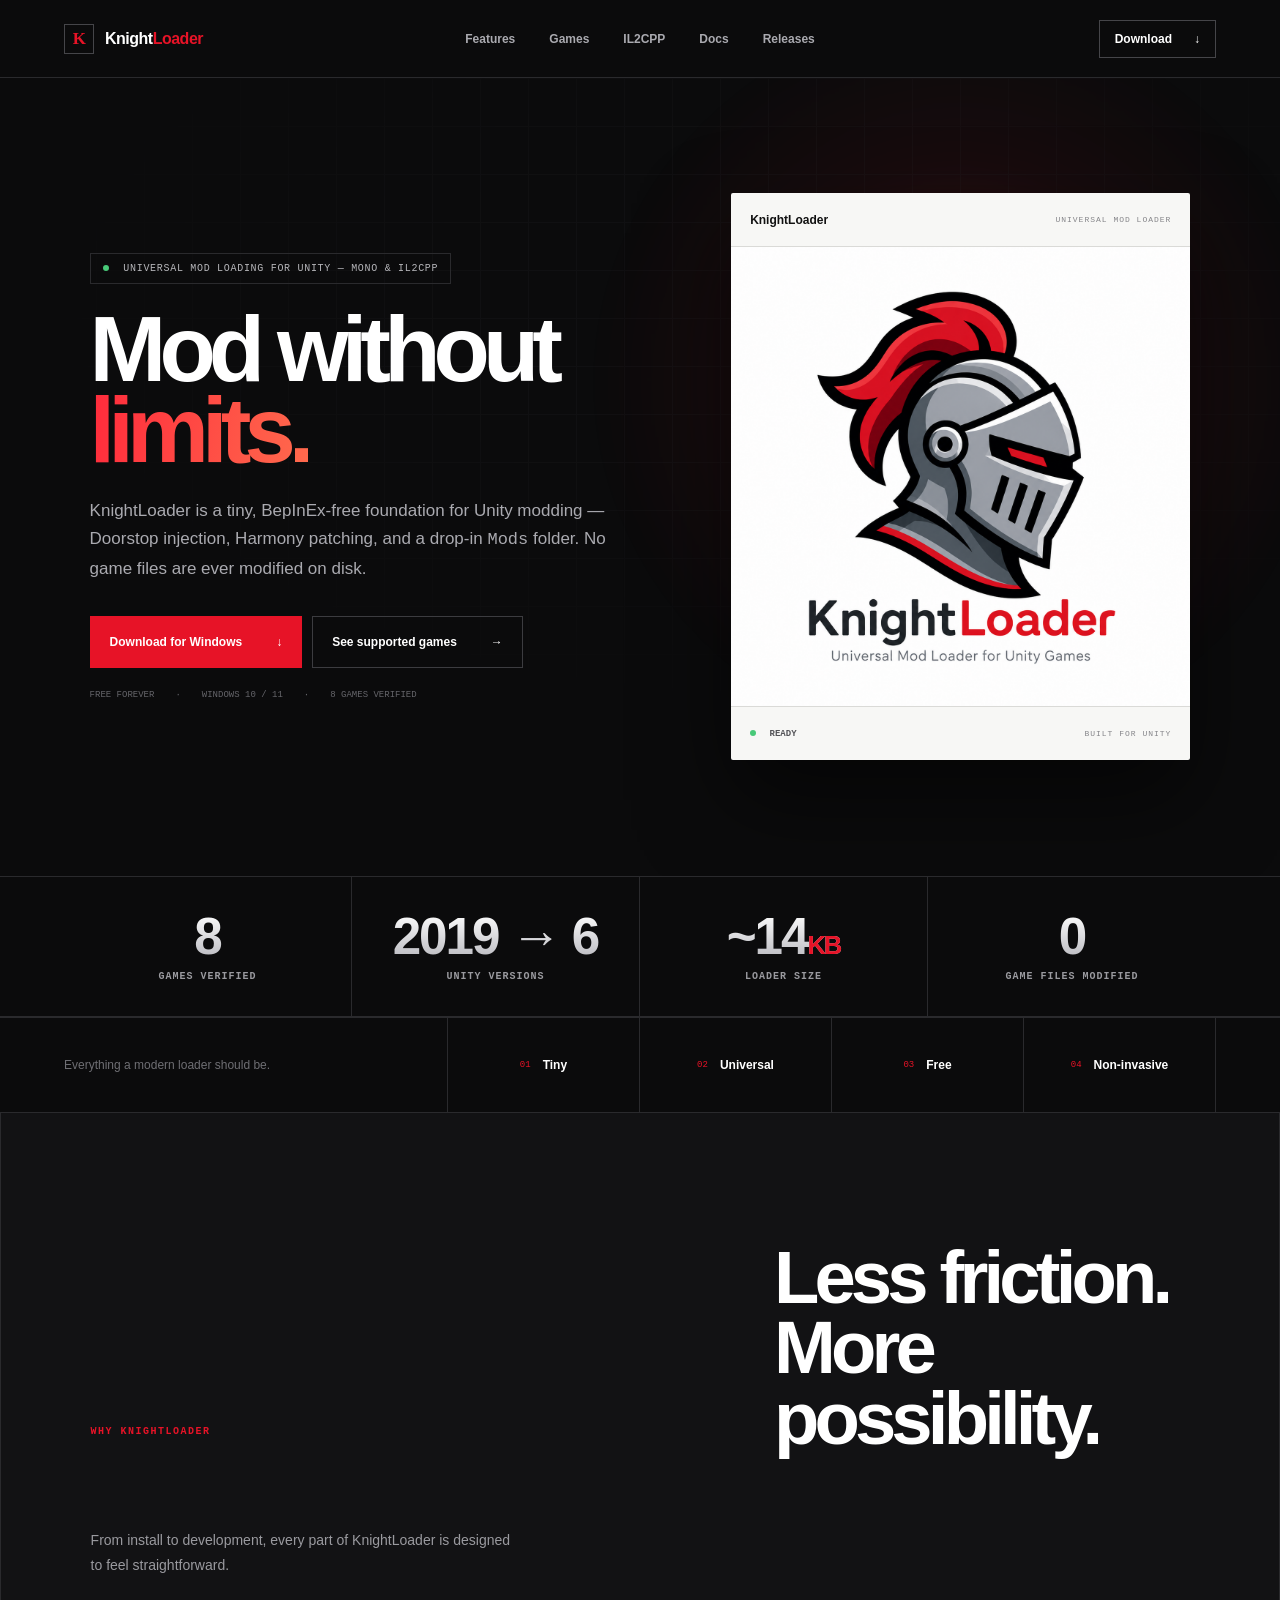
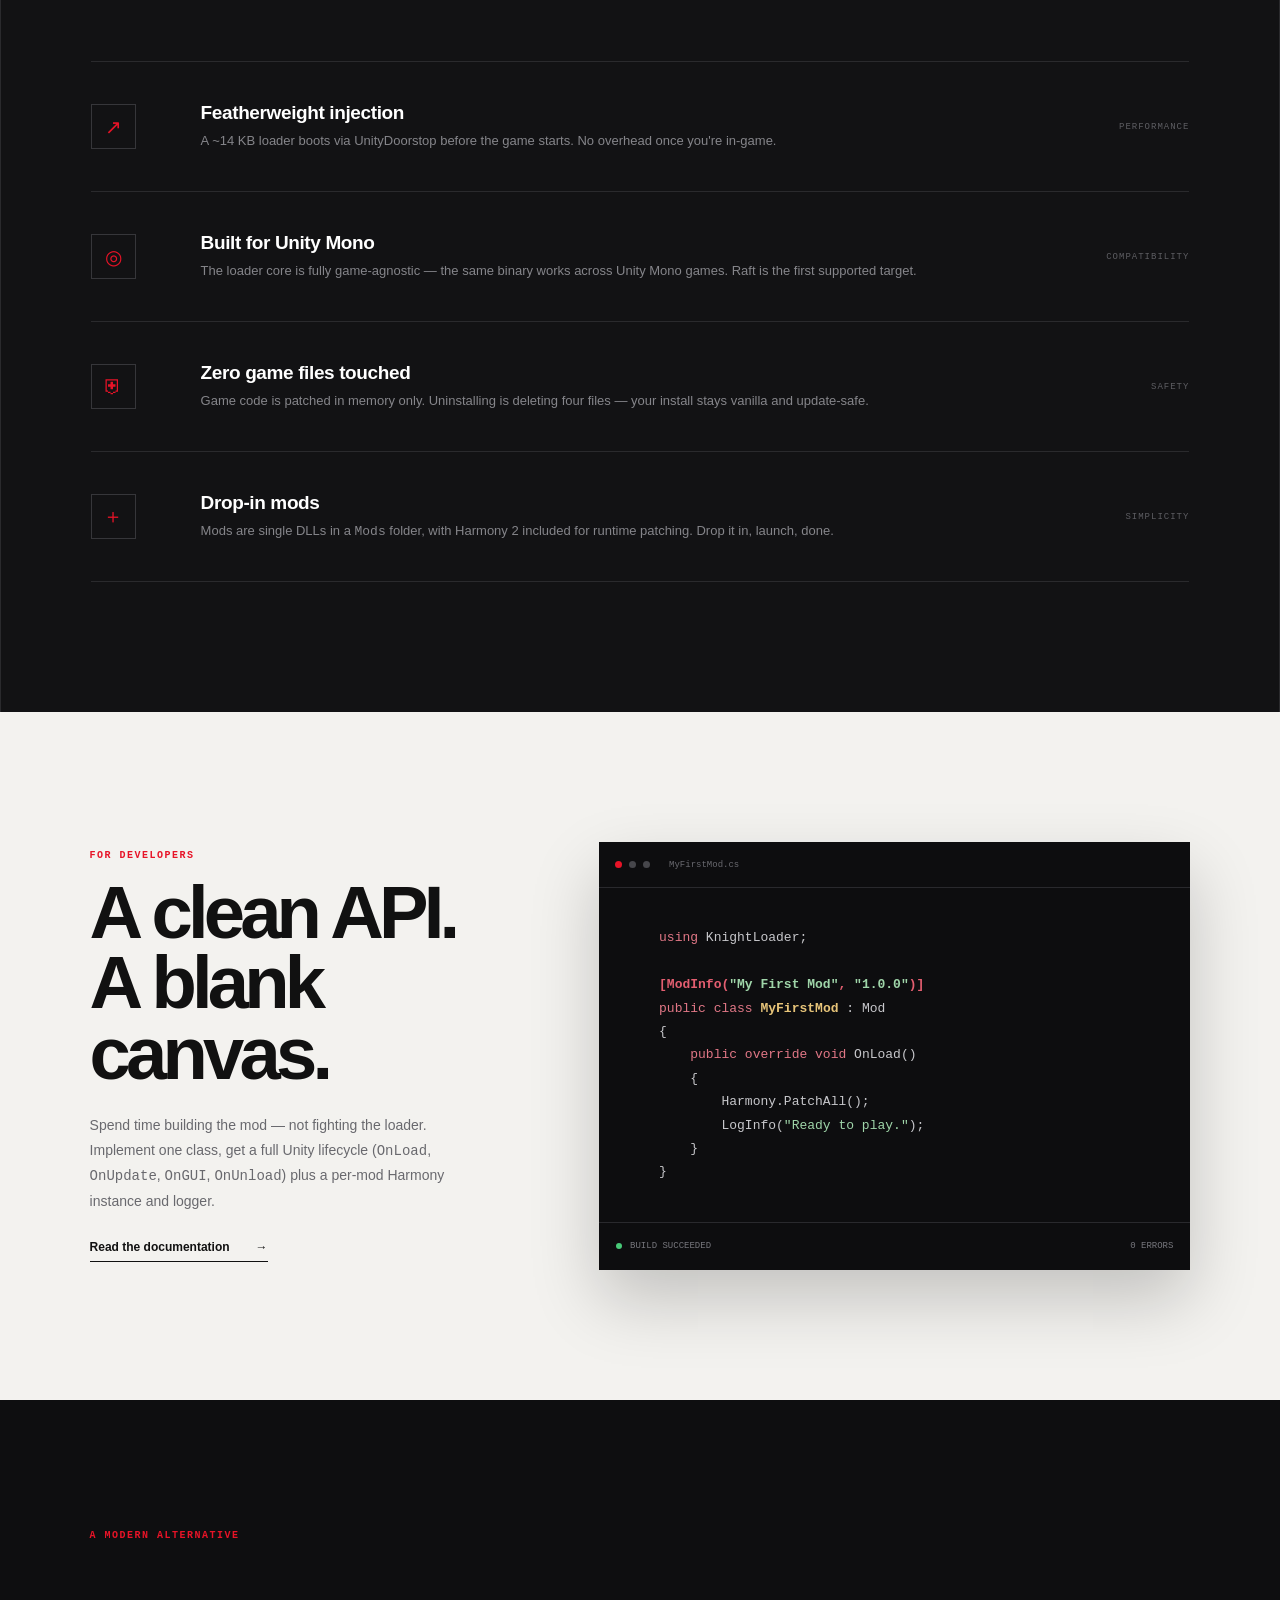
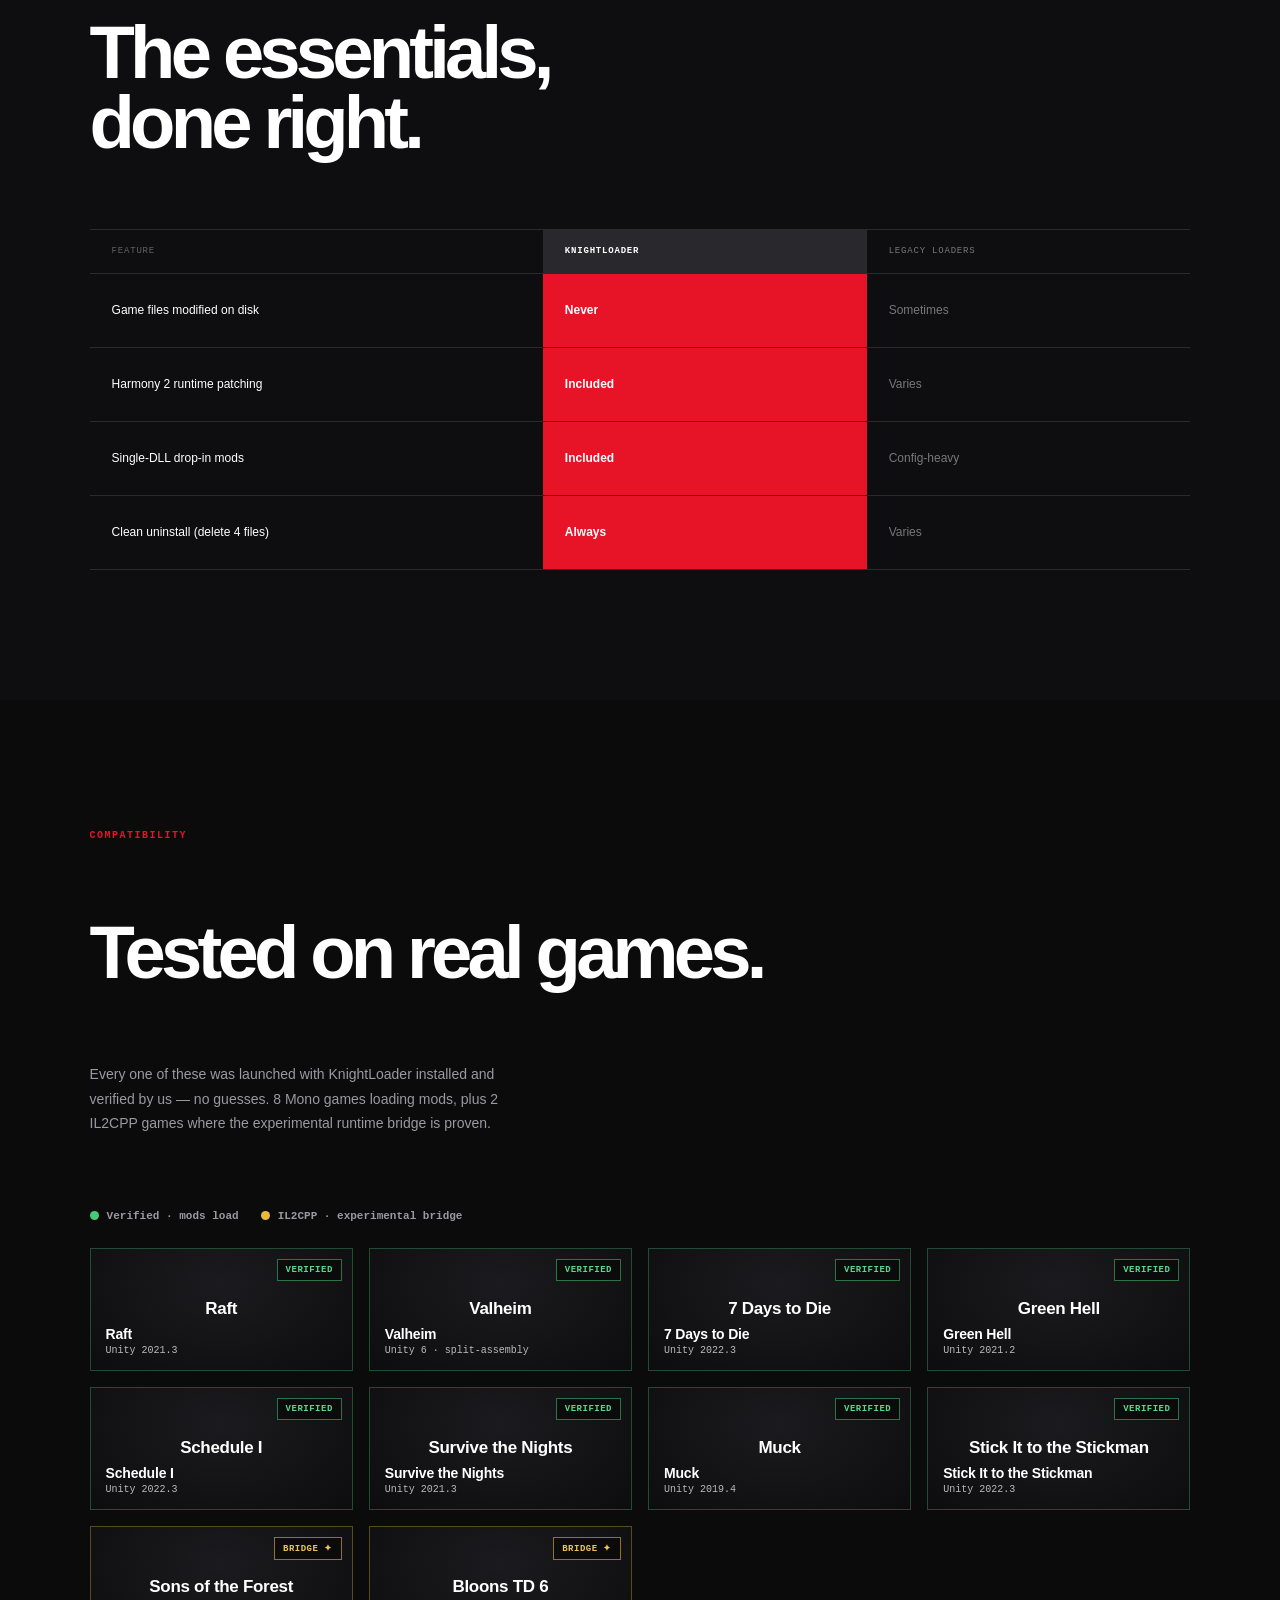
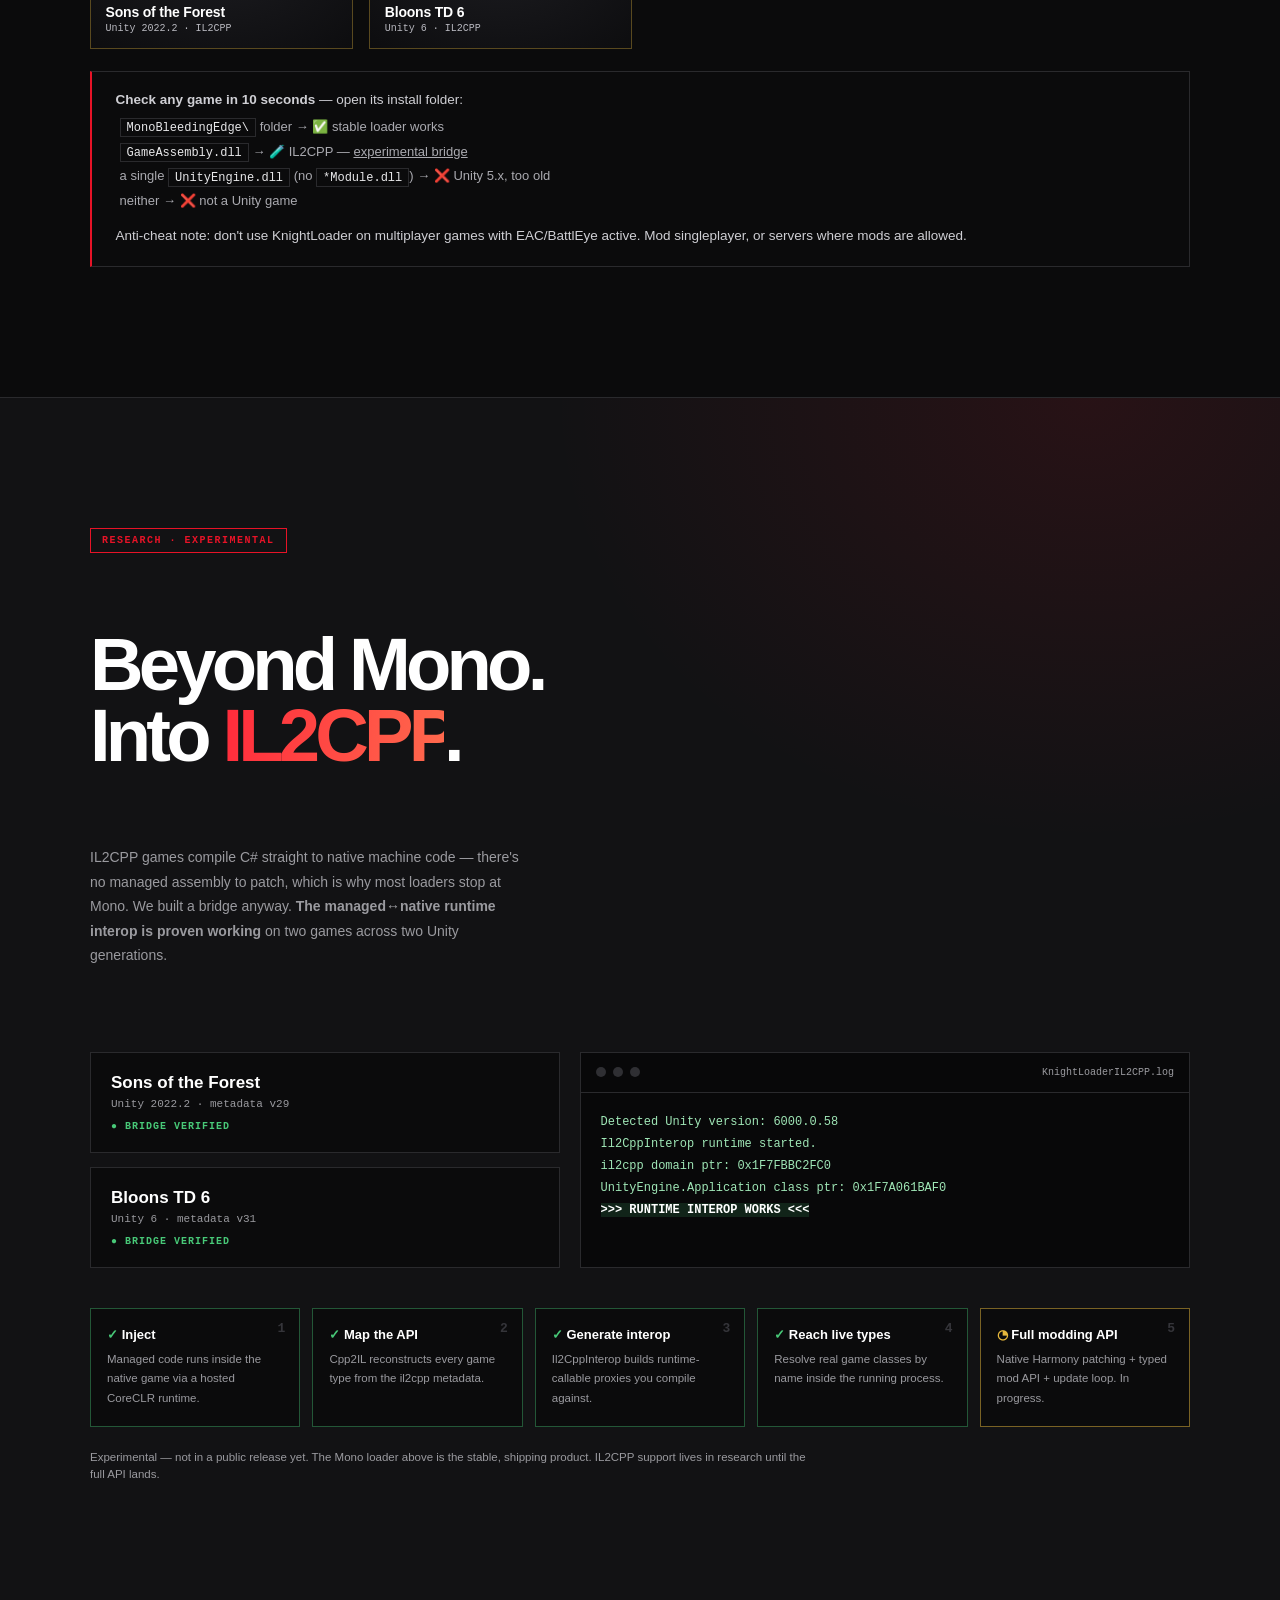
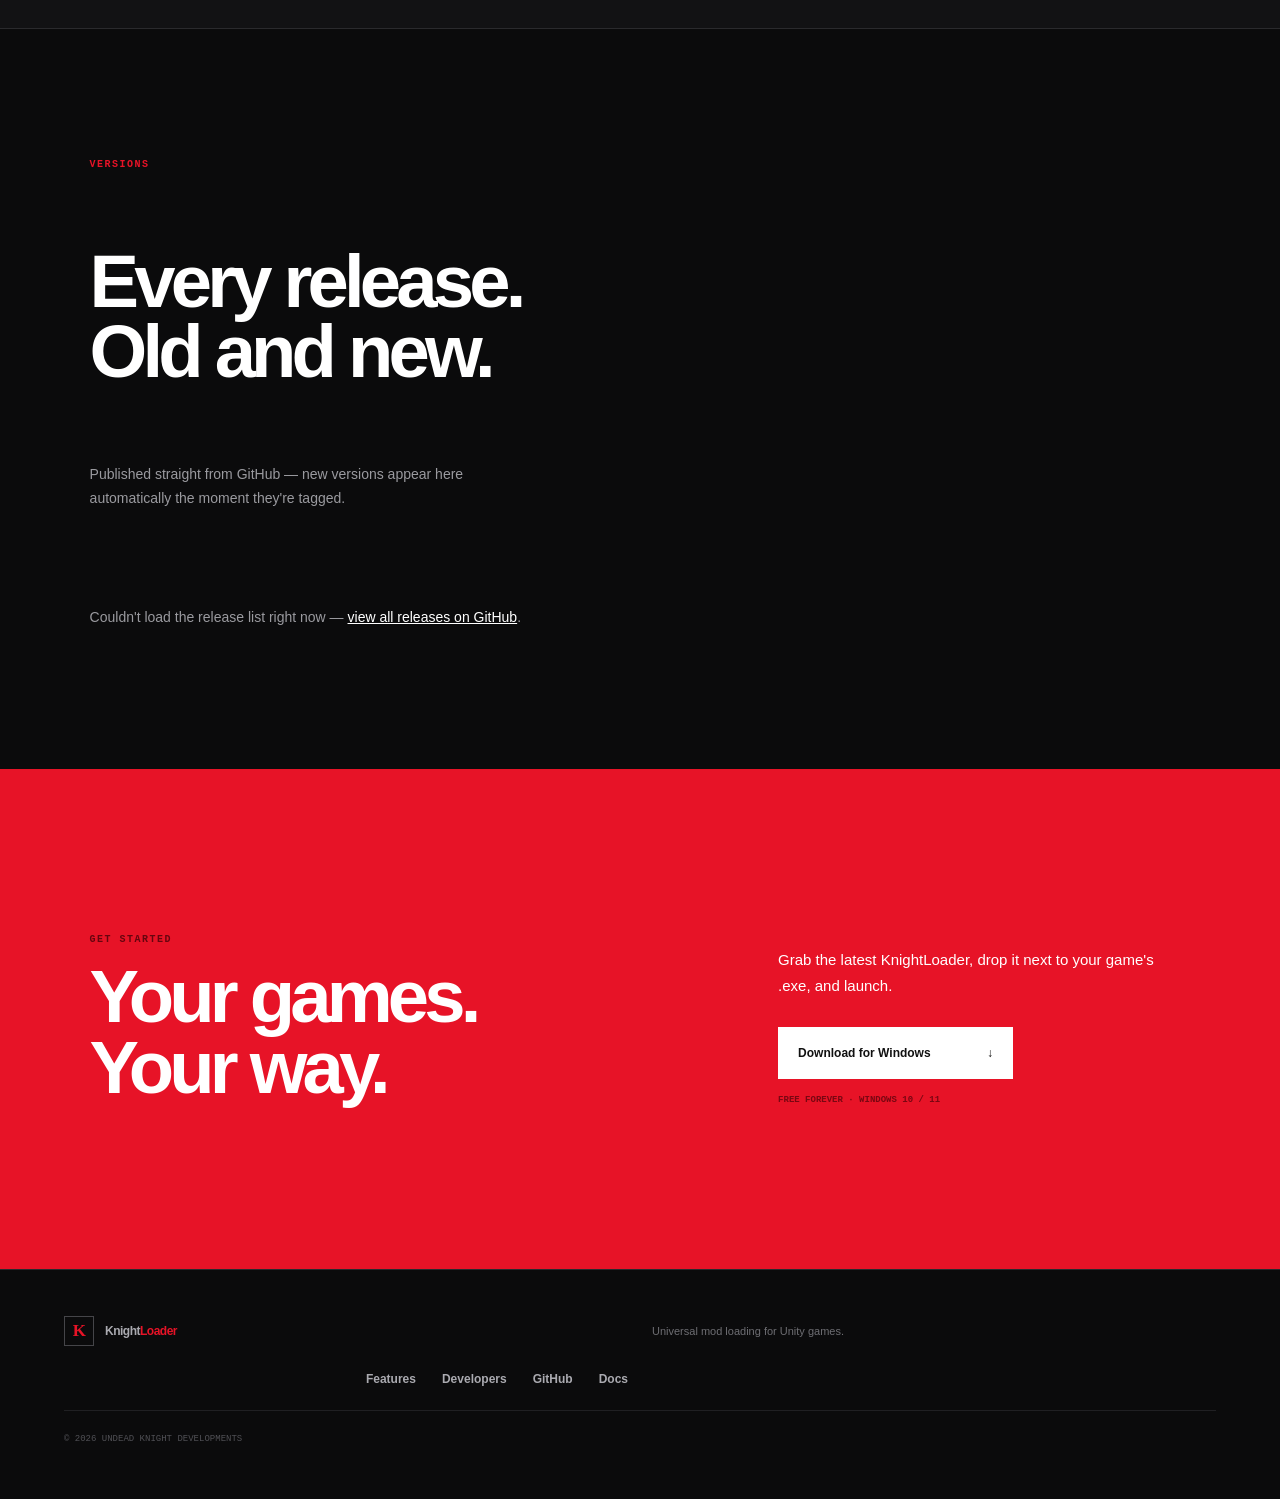
==== commit 74b98f30: "Remove The Forest card; gallery now 10 games" ====
--- a/docs/index.html
+++ b/docs/index.html
@@ -138,7 +138,6 @@
       <div class="games-legend">
         <span><i class="dot ok"></i> Verified · mods load</span>
         <span><i class="dot exp"></i> IL2CPP · experimental bridge</span>
-        <span><i class="dot no"></i> Below version floor</span>
       </div>
 
       <div class="games-gallery">
@@ -152,7 +151,6 @@
         <a class="gcard ok"  href="https://store.steampowered.com/app/2085540/" target="_blank" rel="noopener"><img loading="lazy" alt="Stick It to the Stickman" src="https://cdn.cloudflare.steamstatic.com/steam/apps/2085540/header.jpg" onerror="this.parentNode.classList.add('noimg')"><span class="gcard-fallback">Stick It to the Stickman</span><div class="gcard-info"><b>Stick It to the Stickman</b><small>Unity 2022.3</small></div><i class="gcard-badge">Verified</i></a>
         <a class="gcard exp" href="https://store.steampowered.com/app/1326470/" target="_blank" rel="noopener"><img loading="lazy" alt="Sons of the Forest" src="https://cdn.cloudflare.steamstatic.com/steam/apps/1326470/header.jpg" onerror="this.parentNode.classList.add('noimg')"><span class="gcard-fallback">Sons of the Forest</span><div class="gcard-info"><b>Sons of the Forest</b><small>Unity 2022.2 · IL2CPP</small></div><i class="gcard-badge">Bridge ✦</i></a>
         <a class="gcard exp" href="https://store.steampowered.com/app/960090/"  target="_blank" rel="noopener"><img loading="lazy" alt="Bloons TD 6" src="https://cdn.cloudflare.steamstatic.com/steam/apps/960090/header.jpg" onerror="this.parentNode.classList.add('noimg')"><span class="gcard-fallback">Bloons TD 6</span><div class="gcard-info"><b>Bloons TD 6</b><small>Unity 6 · IL2CPP</small></div><i class="gcard-badge">Bridge ✦</i></a>
-        <a class="gcard no"  href="https://store.steampowered.com/app/242760/"  target="_blank" rel="noopener"><img loading="lazy" alt="The Forest" src="https://cdn.cloudflare.steamstatic.com/steam/apps/242760/header.jpg" onerror="this.parentNode.classList.add('noimg')"><span class="gcard-fallback">The Forest</span><div class="gcard-info"><b>The Forest</b><small>Unity 5.6 · too old</small></div><i class="gcard-badge">Unsupported</i></a>
       </div>
 
       <div class="games-check">
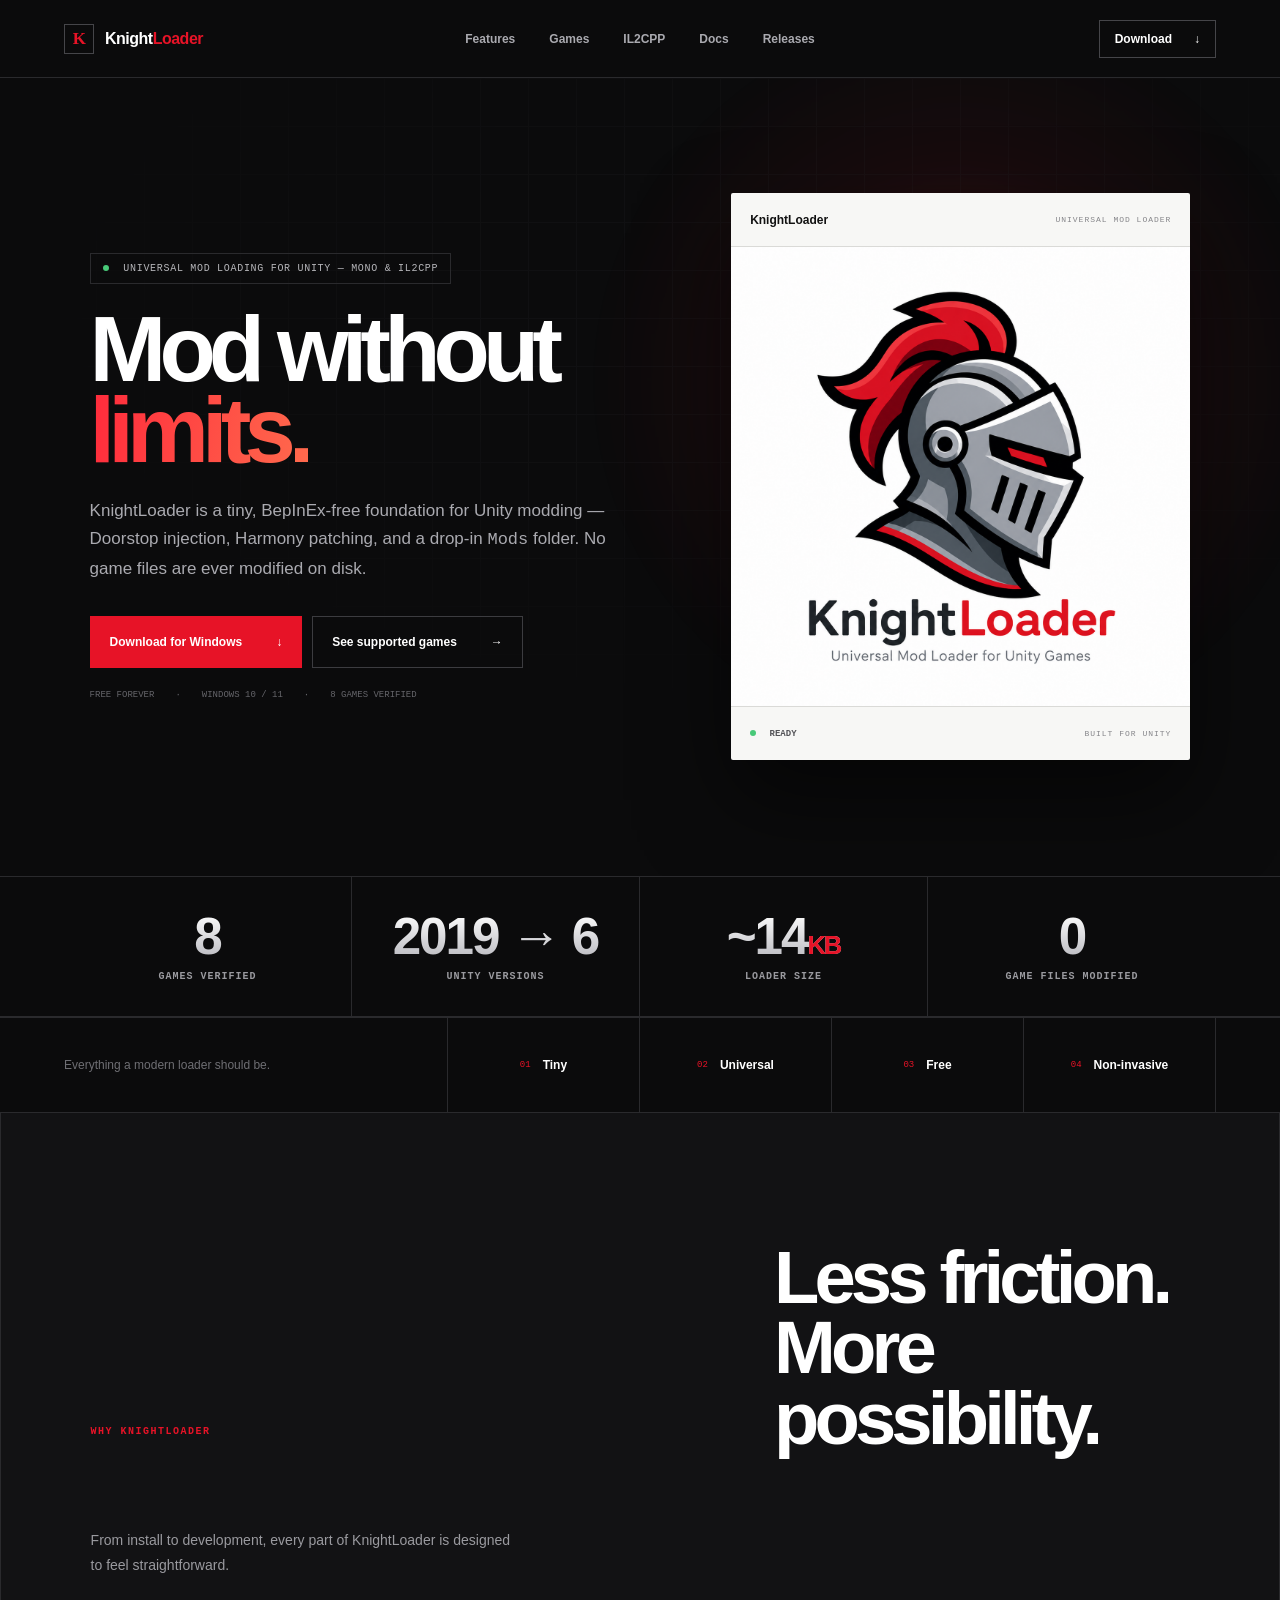
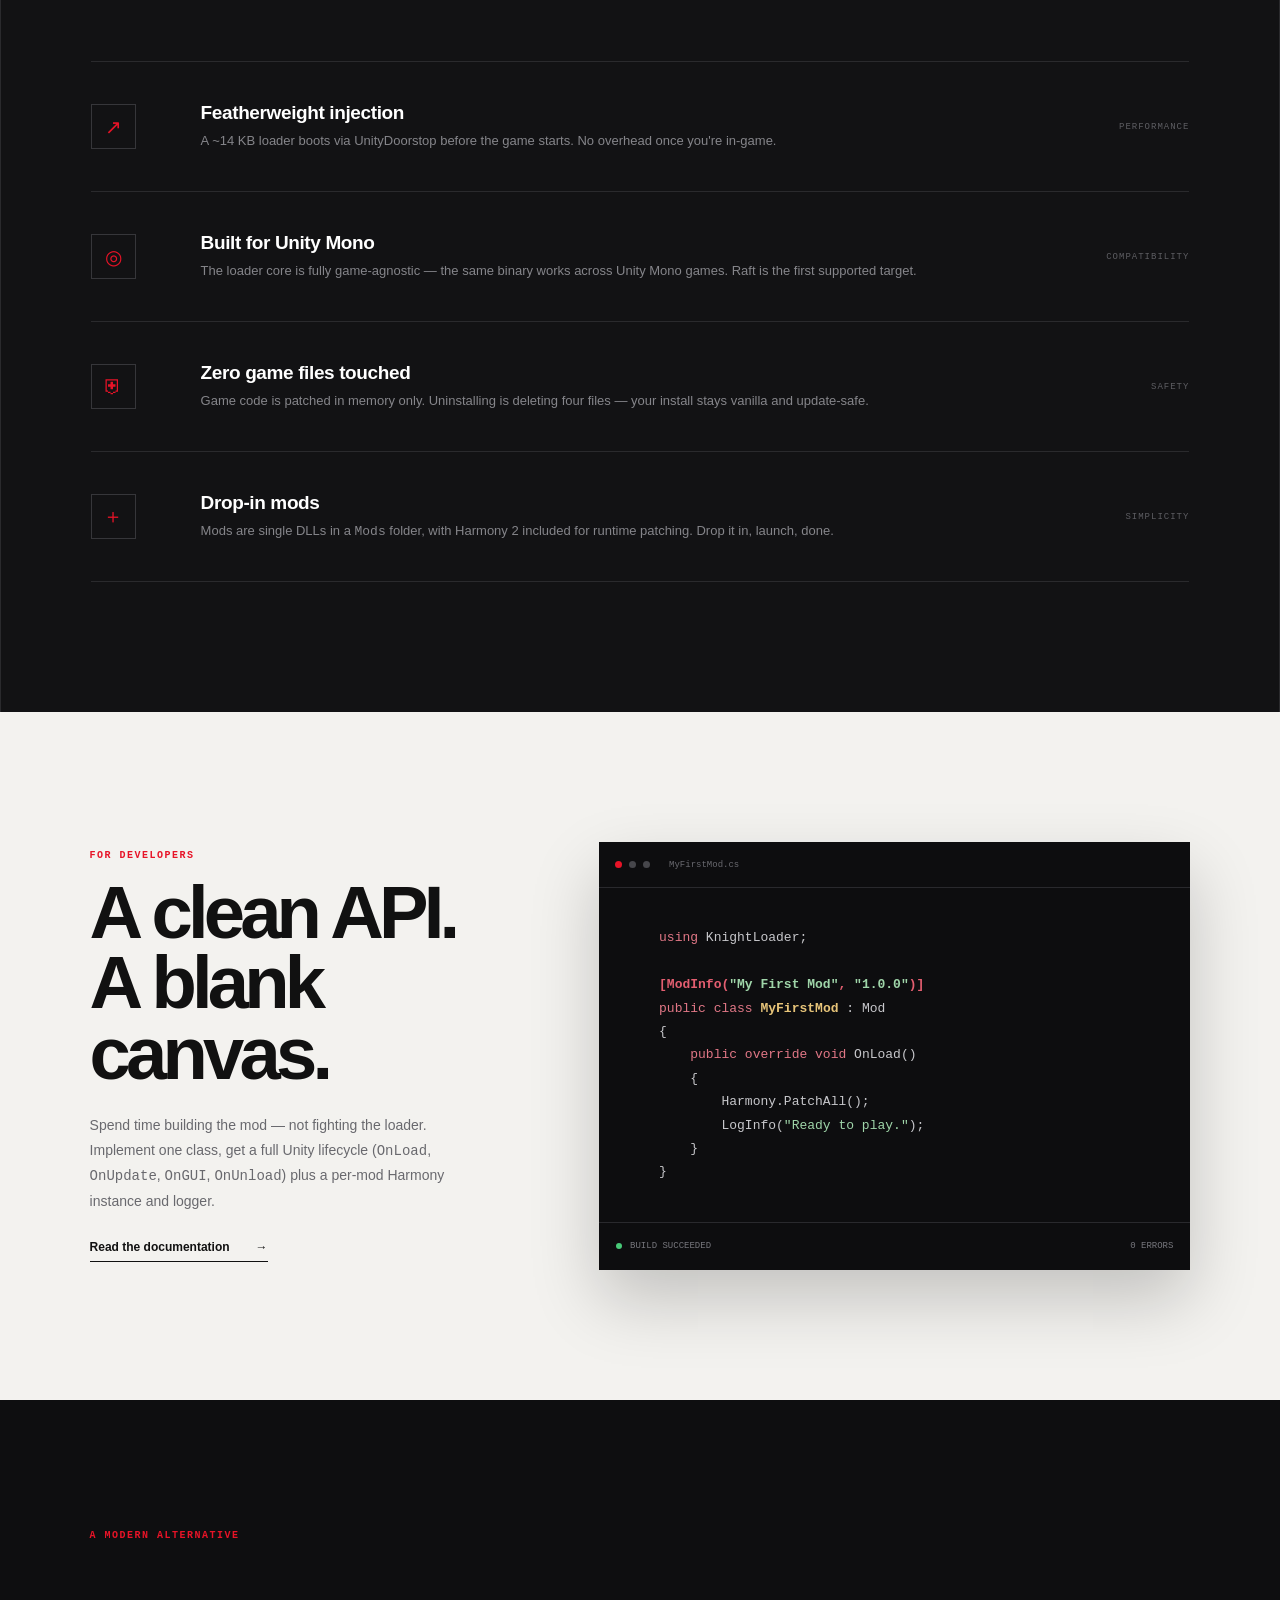
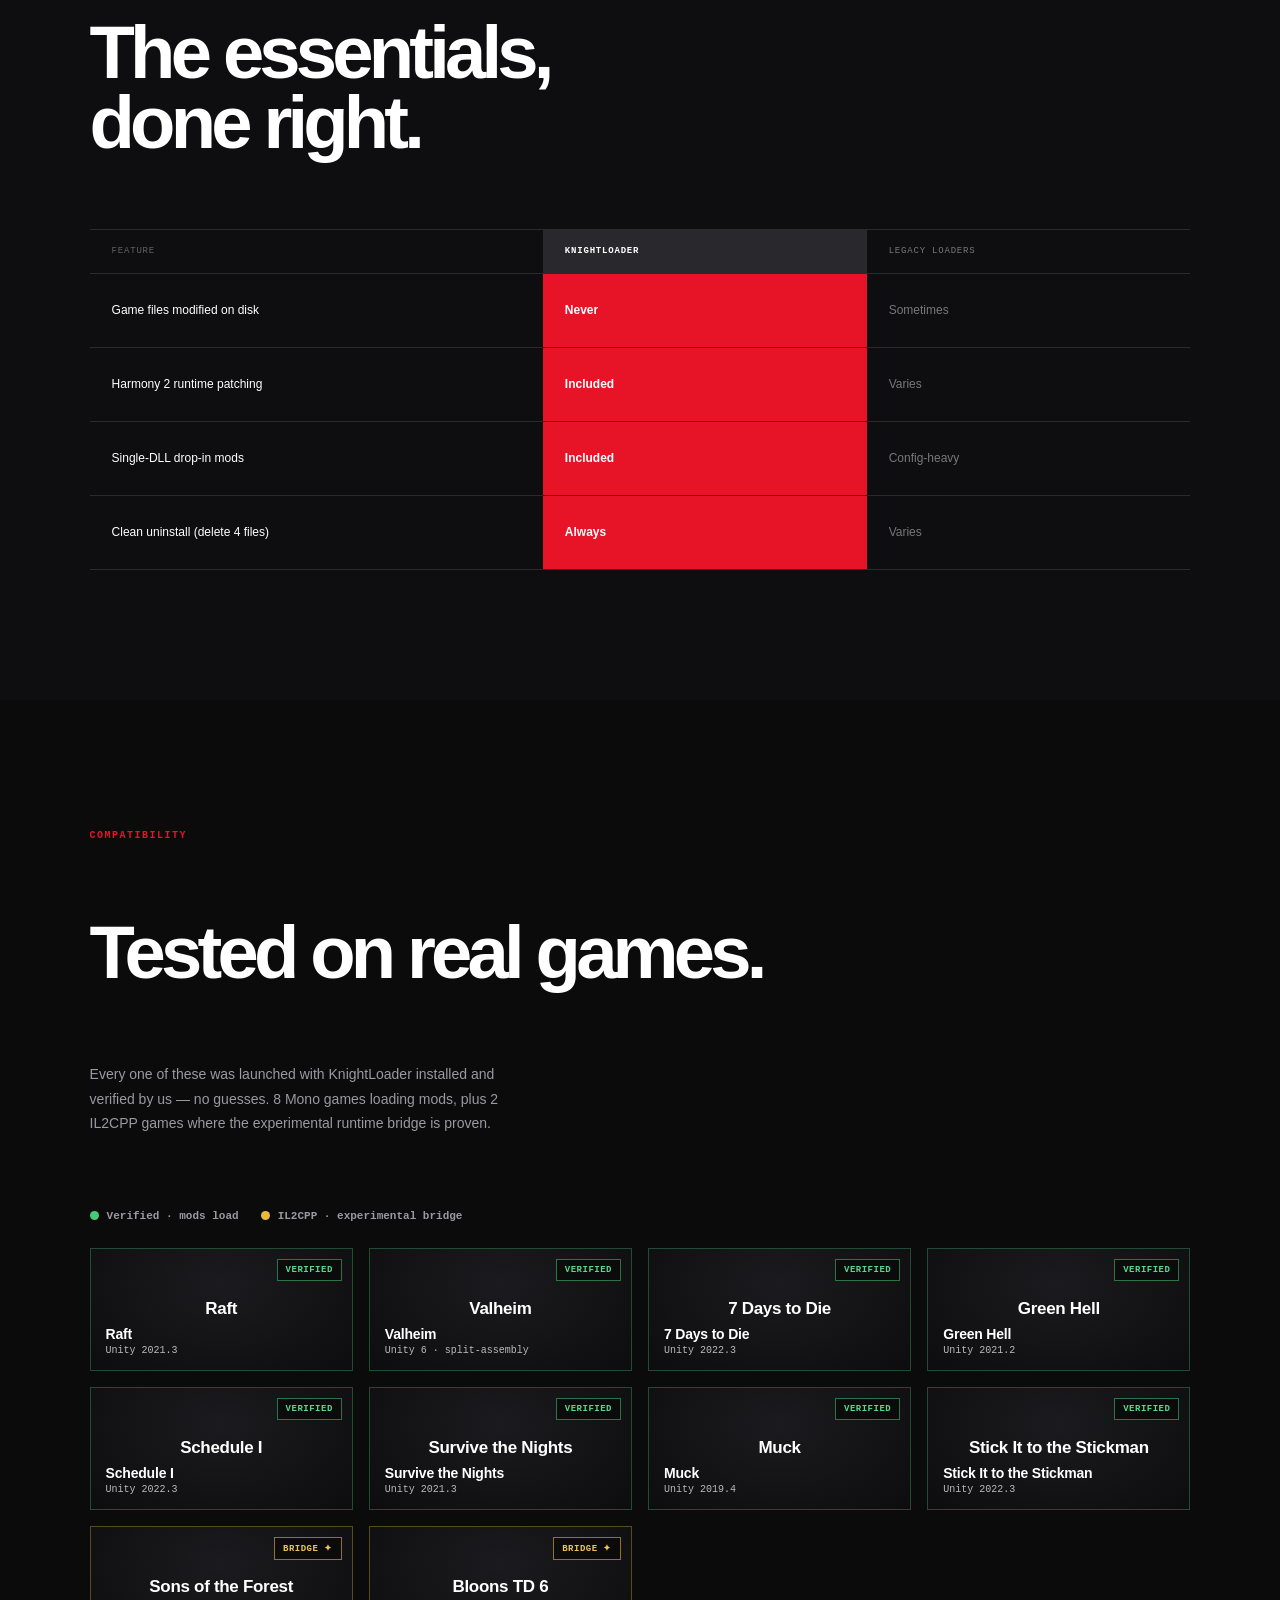
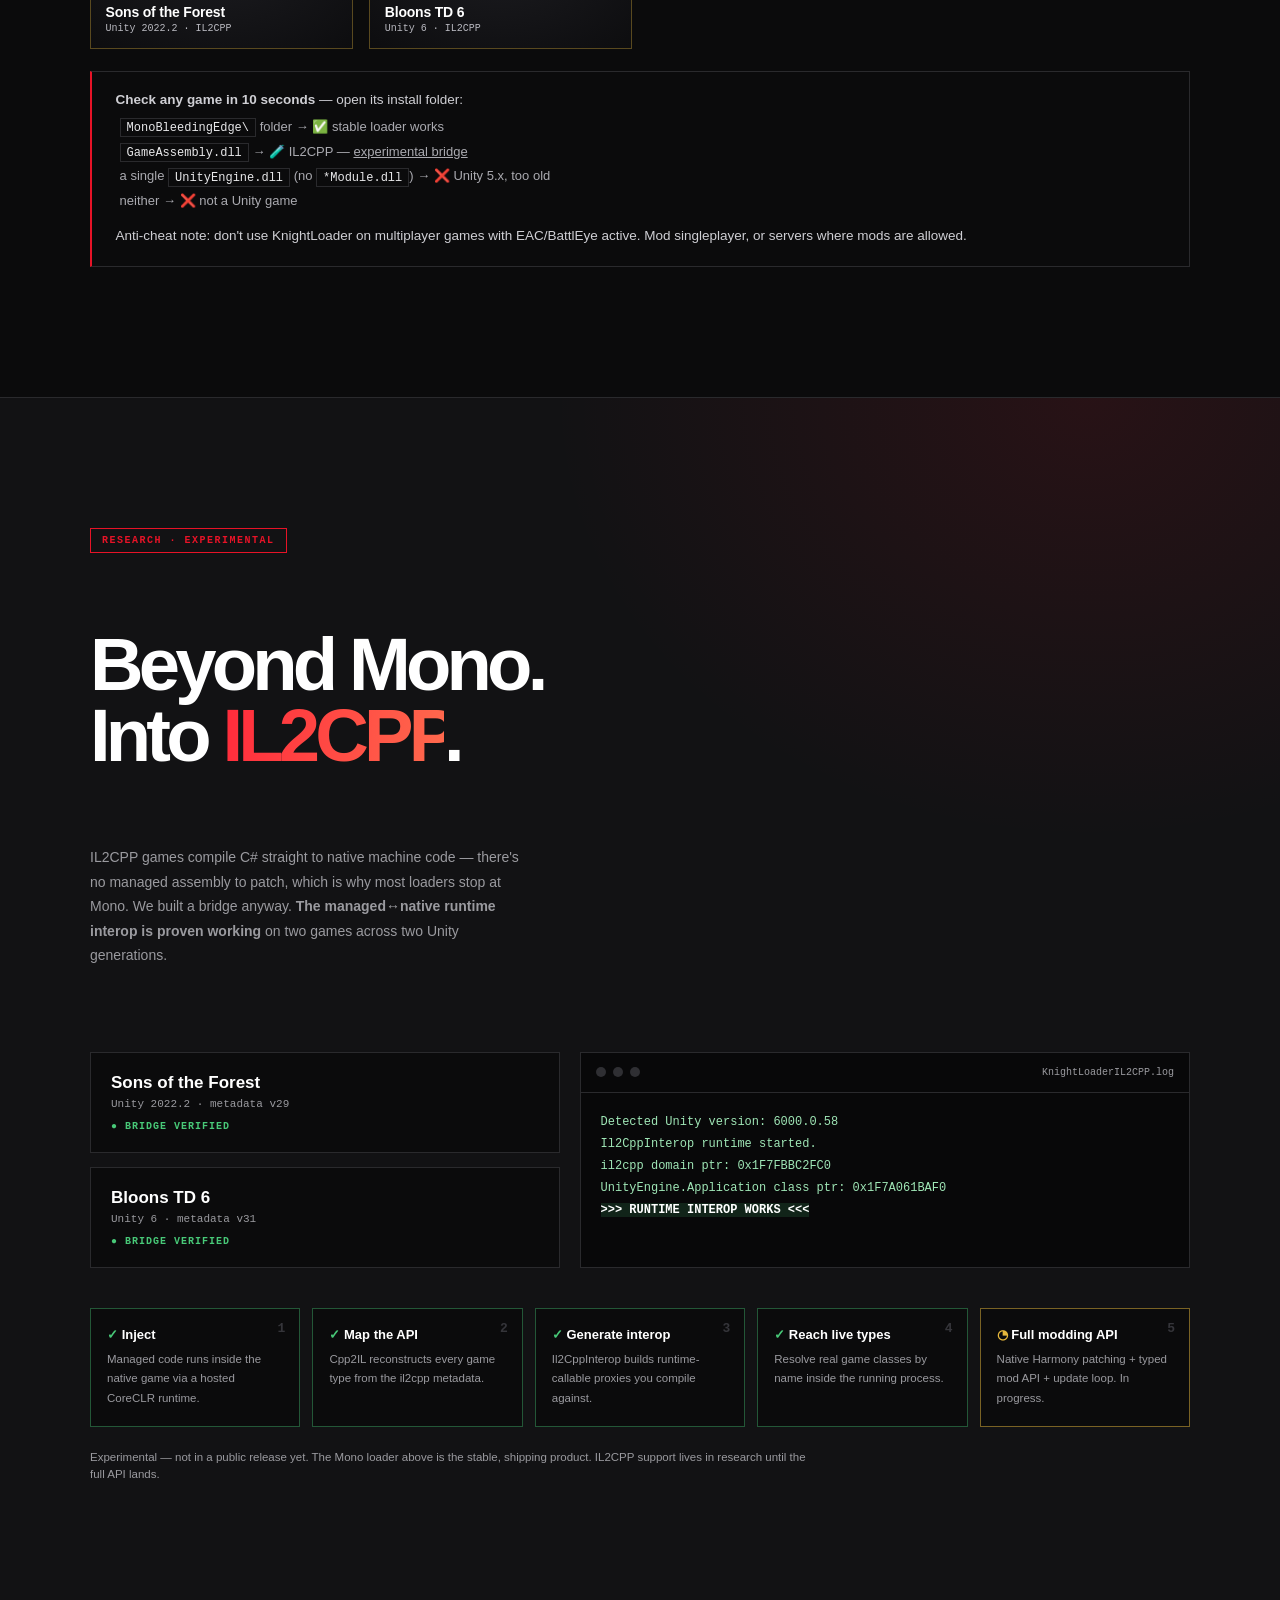
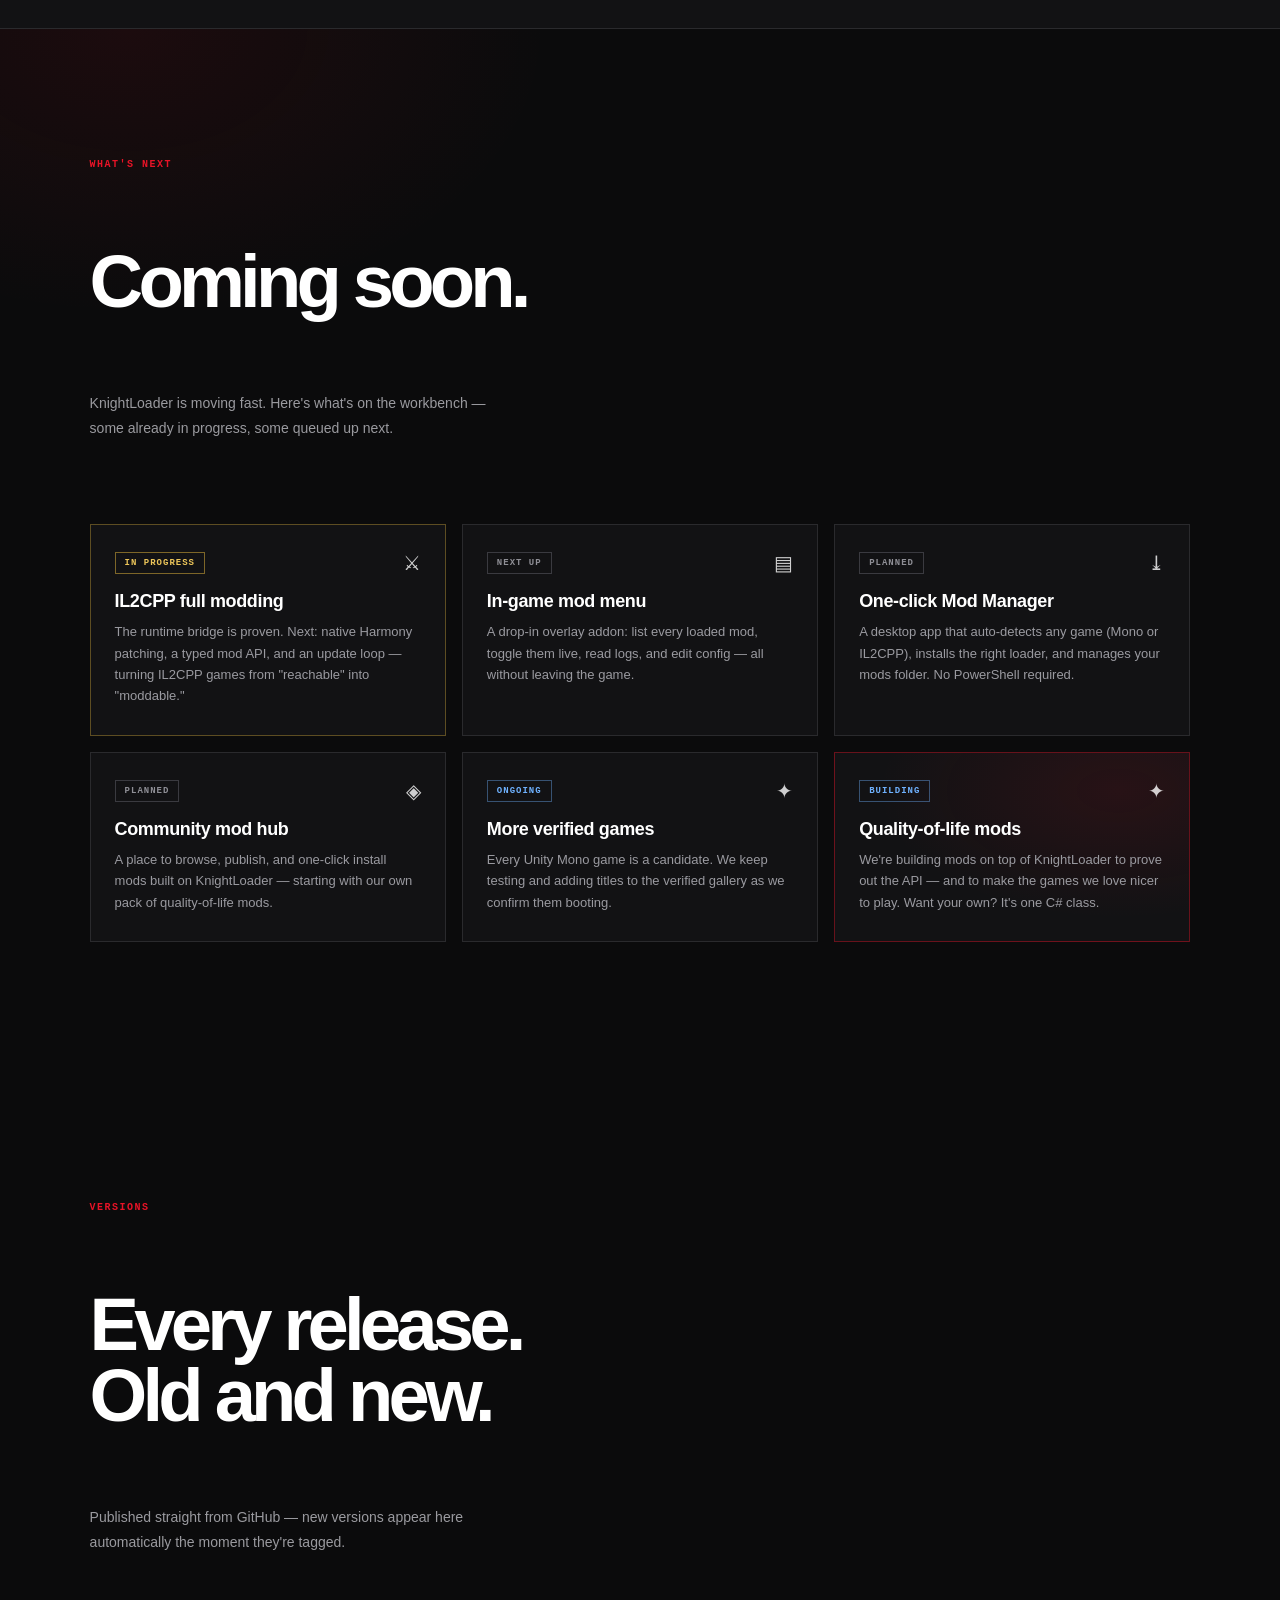
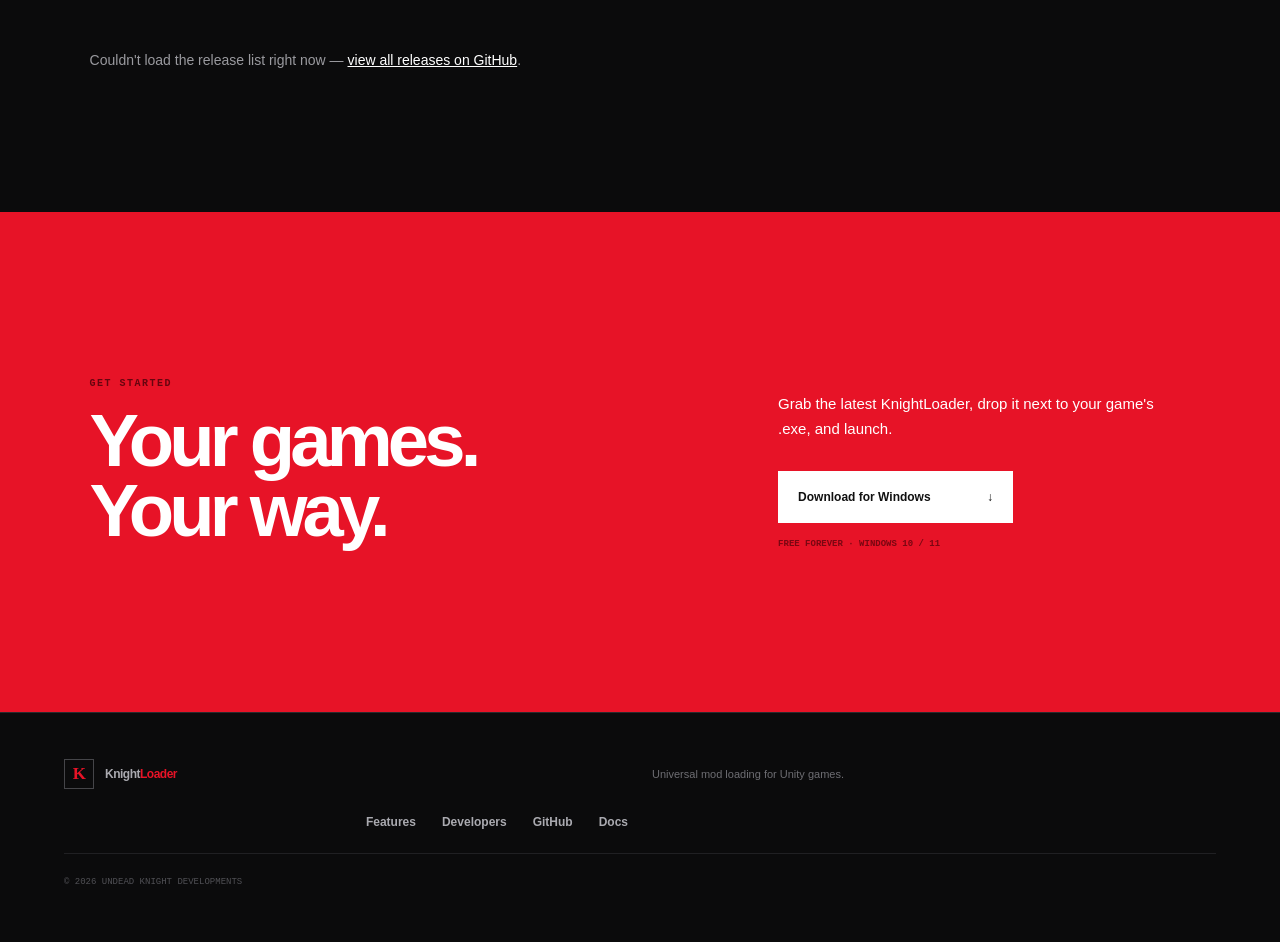
==== commit 1fe74d83: "Add Coming Soon roadmap + expanded docs page" ====
--- a/docs/index.html
+++ b/docs/index.html
@@ -199,6 +199,46 @@
       </div>
     </section>
 
+    <section class="section roadmap" id="roadmap">
+      <div class="section-intro compact">
+        <p class="overline">What's next</p>
+        <h2>Coming soon.</h2>
+        <p class="intro-copy">KnightLoader is moving fast. Here's what's on the workbench — some already in progress, some queued up next.</p>
+      </div>
+      <div class="roadmap-grid">
+        <article class="rm-card progress">
+          <div class="rm-top"><span class="rm-status">In progress</span><i class="rm-ico">⚔</i></div>
+          <h3>IL2CPP full modding</h3>
+          <p>The runtime bridge is proven. Next: native Harmony patching, a typed mod API, and an update loop — turning IL2CPP games from "reachable" into "moddable."</p>
+        </article>
+        <article class="rm-card">
+          <div class="rm-top"><span class="rm-status queued">Next up</span><i class="rm-ico">▤</i></div>
+          <h3>In-game mod menu</h3>
+          <p>A drop-in overlay addon: list every loaded mod, toggle them live, read logs, and edit config — all without leaving the game.</p>
+        </article>
+        <article class="rm-card">
+          <div class="rm-top"><span class="rm-status queued">Planned</span><i class="rm-ico">⤓</i></div>
+          <h3>One-click Mod Manager</h3>
+          <p>A desktop app that auto-detects any game (Mono or IL2CPP), installs the right loader, and manages your mods folder. No PowerShell required.</p>
+        </article>
+        <article class="rm-card">
+          <div class="rm-top"><span class="rm-status queued">Planned</span><i class="rm-ico">◈</i></div>
+          <h3>Community mod hub</h3>
+          <p>A place to browse, publish, and one-click install mods built on KnightLoader — starting with our own pack of quality-of-life mods.</p>
+        </article>
+        <article class="rm-card">
+          <div class="rm-top"><span class="rm-status ongoing">Ongoing</span><i class="rm-ico">✦</i></div>
+          <h3>More verified games</h3>
+          <p>Every Unity Mono game is a candidate. We keep testing and adding titles to the verified gallery as we confirm them booting.</p>
+        </article>
+        <article class="rm-card featured">
+          <div class="rm-top"><span class="rm-status ongoing">Building</span><i class="rm-ico">✦</i></div>
+          <h3>Quality-of-life mods</h3>
+          <p>We're building mods on top of KnightLoader to prove out the API — and to make the games we love nicer to play. Want your own? It's one C# class.</p>
+        </article>
+      </div>
+    </section>
+
     <section class="section releases" id="releases">
       <div class="section-intro compact">
         <p class="overline">Versions</p>
--- a/docs/style.css
+++ b/docs/style.css
@@ -343,3 +343,49 @@
 .gcard.no:hover { border-color: #66666c; }
 
 @media (max-width: 560px) { .games-gallery { grid-template-columns: 1fr 1fr; gap: 10px; } .gcard-info b { font-size: 12px; } .games-legend { gap: 12px; } }
+
+/* ============ Roadmap / coming soon ============ */
+.roadmap { background:
+  radial-gradient(ellipse 60% 50% at 10% 0%, rgba(231,19,39,.08), transparent 55%), var(--ink); }
+.roadmap-grid { display: grid; grid-template-columns: repeat(3, 1fr); gap: 16px; }
+.rm-card { border: 1px solid var(--line); background: var(--soft-ink); padding: 26px 24px 28px; transition: border-color .22s, transform .22s; }
+.rm-card:hover { border-color: #45454b; transform: translateY(-3px); }
+.rm-top { display: flex; align-items: center; justify-content: space-between; margin-bottom: 16px; }
+.rm-ico { font-style: normal; font-size: 20px; opacity: .8; }
+.rm-status { font: 700 9px var(--mono); letter-spacing: 1px; text-transform: uppercase; padding: 5px 9px; border: 1px solid; }
+.rm-status { color: #edc65a; border-color: rgba(232,185,60,.5); }               /* In progress */
+.rm-status.queued { color: #8f8f96; border-color: #3a3a40; }
+.rm-status.ongoing { color: #6fb2ff; border-color: rgba(111,178,255,.4); }
+.rm-status.live { color: #58d98a; border-color: rgba(72,201,120,.5); }
+.rm-card h3 { margin: 0 0 9px; font-size: 18px; letter-spacing: -.02em; }
+.rm-card h3 small { font-size: 12px; color: var(--muted); font-weight: 500; }
+.rm-card p { margin: 0; color: #9a9aa0; font-size: 13px; line-height: 1.65; }
+.rm-card.progress { border-color: rgba(232,185,60,.35); }
+.rm-card.featured { border-color: rgba(231,19,39,.4); background:
+  radial-gradient(ellipse at 80% 20%, rgba(231,19,39,.1), transparent 60%), var(--soft-ink); }
+@media (max-width: 900px) { .roadmap-grid { grid-template-columns: 1fr 1fr; } }
+@media (max-width: 560px) { .roadmap-grid { grid-template-columns: 1fr; } }
+
+/* Docs page additions */
+.doc-toc p { margin: 18px 0 6px; font: 700 9px var(--mono); letter-spacing: 1px; color: var(--muted); }
+.doc-toc p:first-child { margin-top: 0; }
+.doc-tip { border-left: 2px solid var(--red); background: var(--soft-ink); padding: 14px 18px; margin: 16px 0; font-size: 13px; color: #b7b7bd; }
+.doc-body ol { color: #aaaab0; font-size: 14px; line-height: 1.75; padding-left: 20px; }
+.doc-body ol li { margin: 8px 0; }
+
+/* ============ Mods showcase ============ */
+.mod-cards { display: grid; grid-template-columns: repeat(3, 1fr); gap: 16px; }
+.mod-card { display: flex; flex-direction: column; border: 1px solid var(--line); background: var(--soft-ink); padding: 26px 24px; transition: border-color .22s, transform .22s; }
+.mod-card:hover { border-color: #45454b; transform: translateY(-3px); }
+.mod-emoji { font-size: 34px; line-height: 1; margin-bottom: 16px; }
+.mod-body { flex: 1; }
+.mod-card h3 { margin: 0 0 10px; font-size: 18px; letter-spacing: -.02em; display: flex; align-items: center; gap: 10px; flex-wrap: wrap; }
+.mod-game { font: 700 9px var(--mono); letter-spacing: 1px; text-transform: uppercase; color: #6fb2ff; border: 1px solid rgba(111,178,255,.35); padding: 3px 7px; }
+.mod-card p { margin: 0 0 20px; color: #9a9aa0; font-size: 13px; line-height: 1.65; }
+.mod-dl { display: inline-flex; align-items: center; justify-content: space-between; gap: 20px; min-height: 44px; padding: 0 16px; border: 1px solid var(--red); background: var(--red); color: #fff; text-decoration: none; font: 700 12px var(--sans); transition: .2s; }
+.mod-dl:hover { transform: translateY(-2px); filter: brightness(1.08); }
+.mod-dl.ghost { background: transparent; border-color: #3c3c40; color: #cfcfd4; }
+.mod-dl.ghost:hover { border-color: #fff; }
+.mod-card.soon { border-style: dashed; }
+.mod-card.soon .mod-emoji { color: var(--red); }
+@media (max-width: 820px) { .mod-cards { grid-template-columns: 1fr; } }
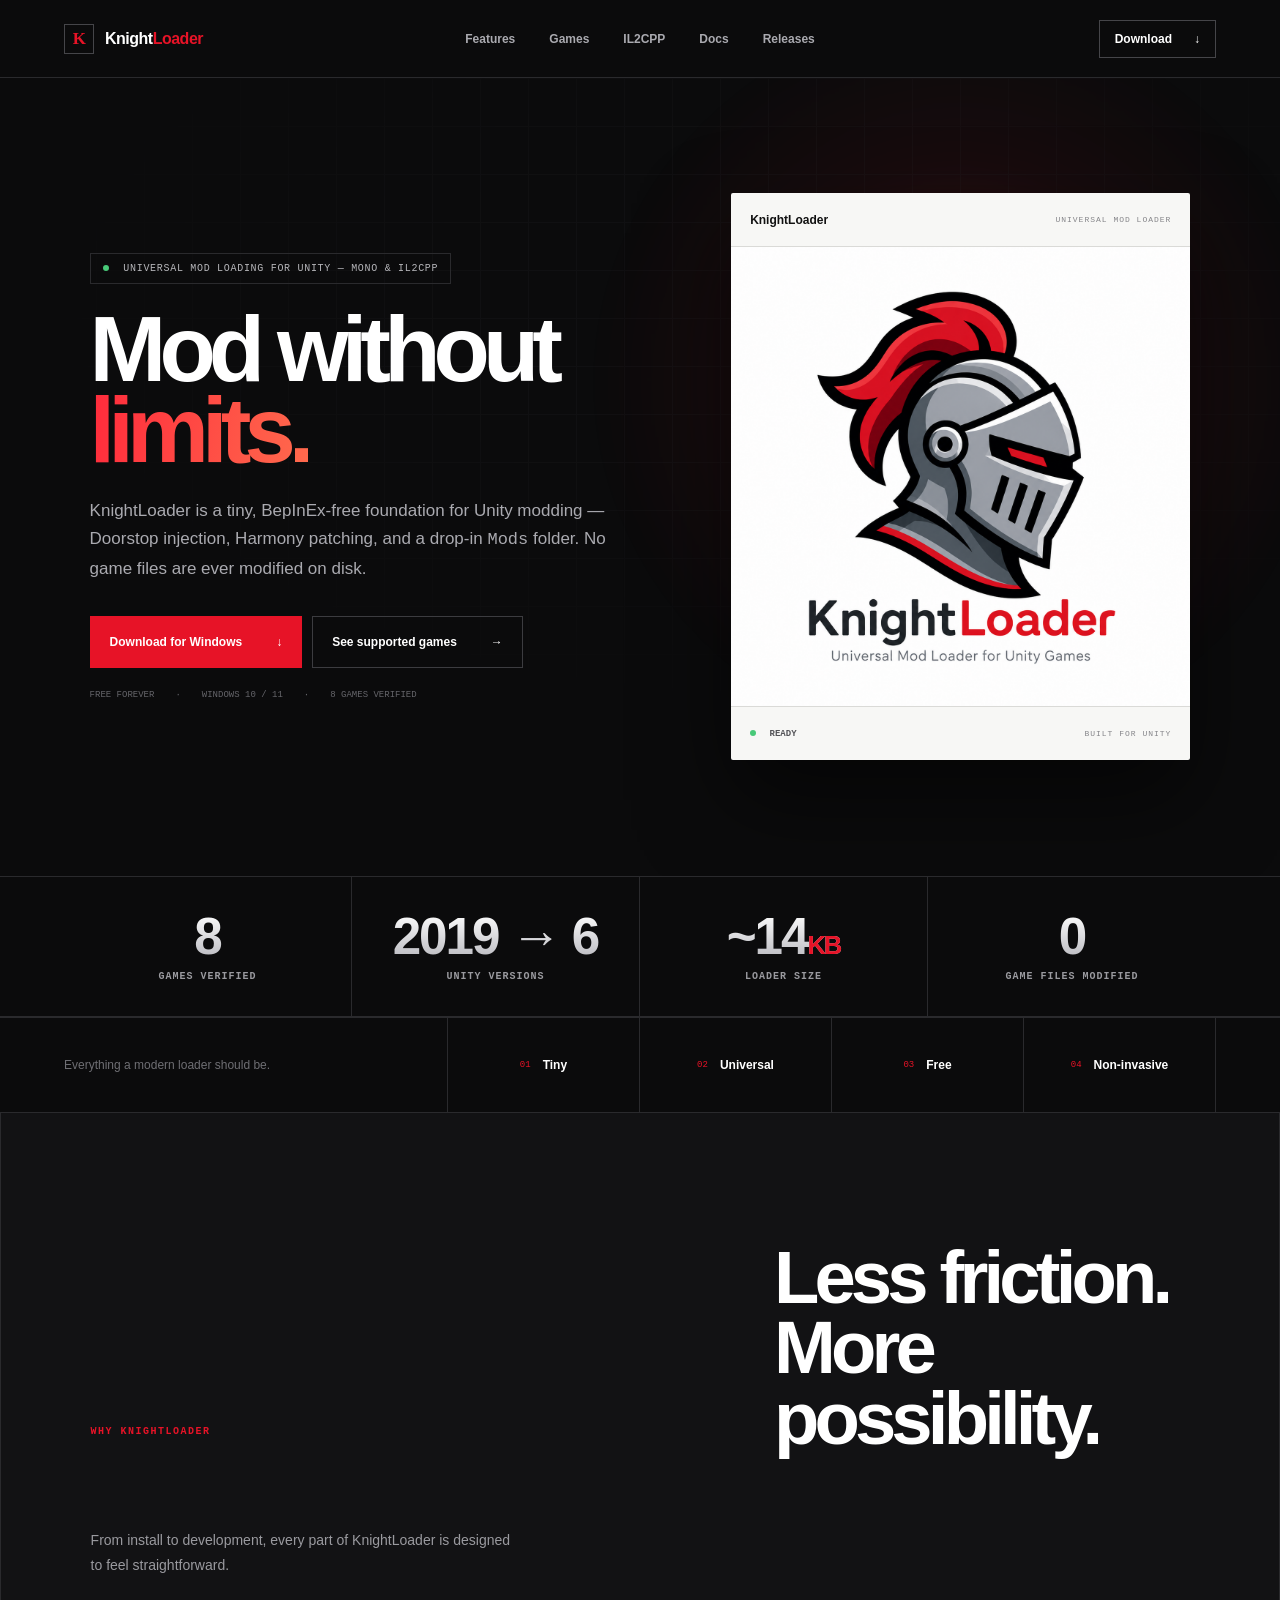
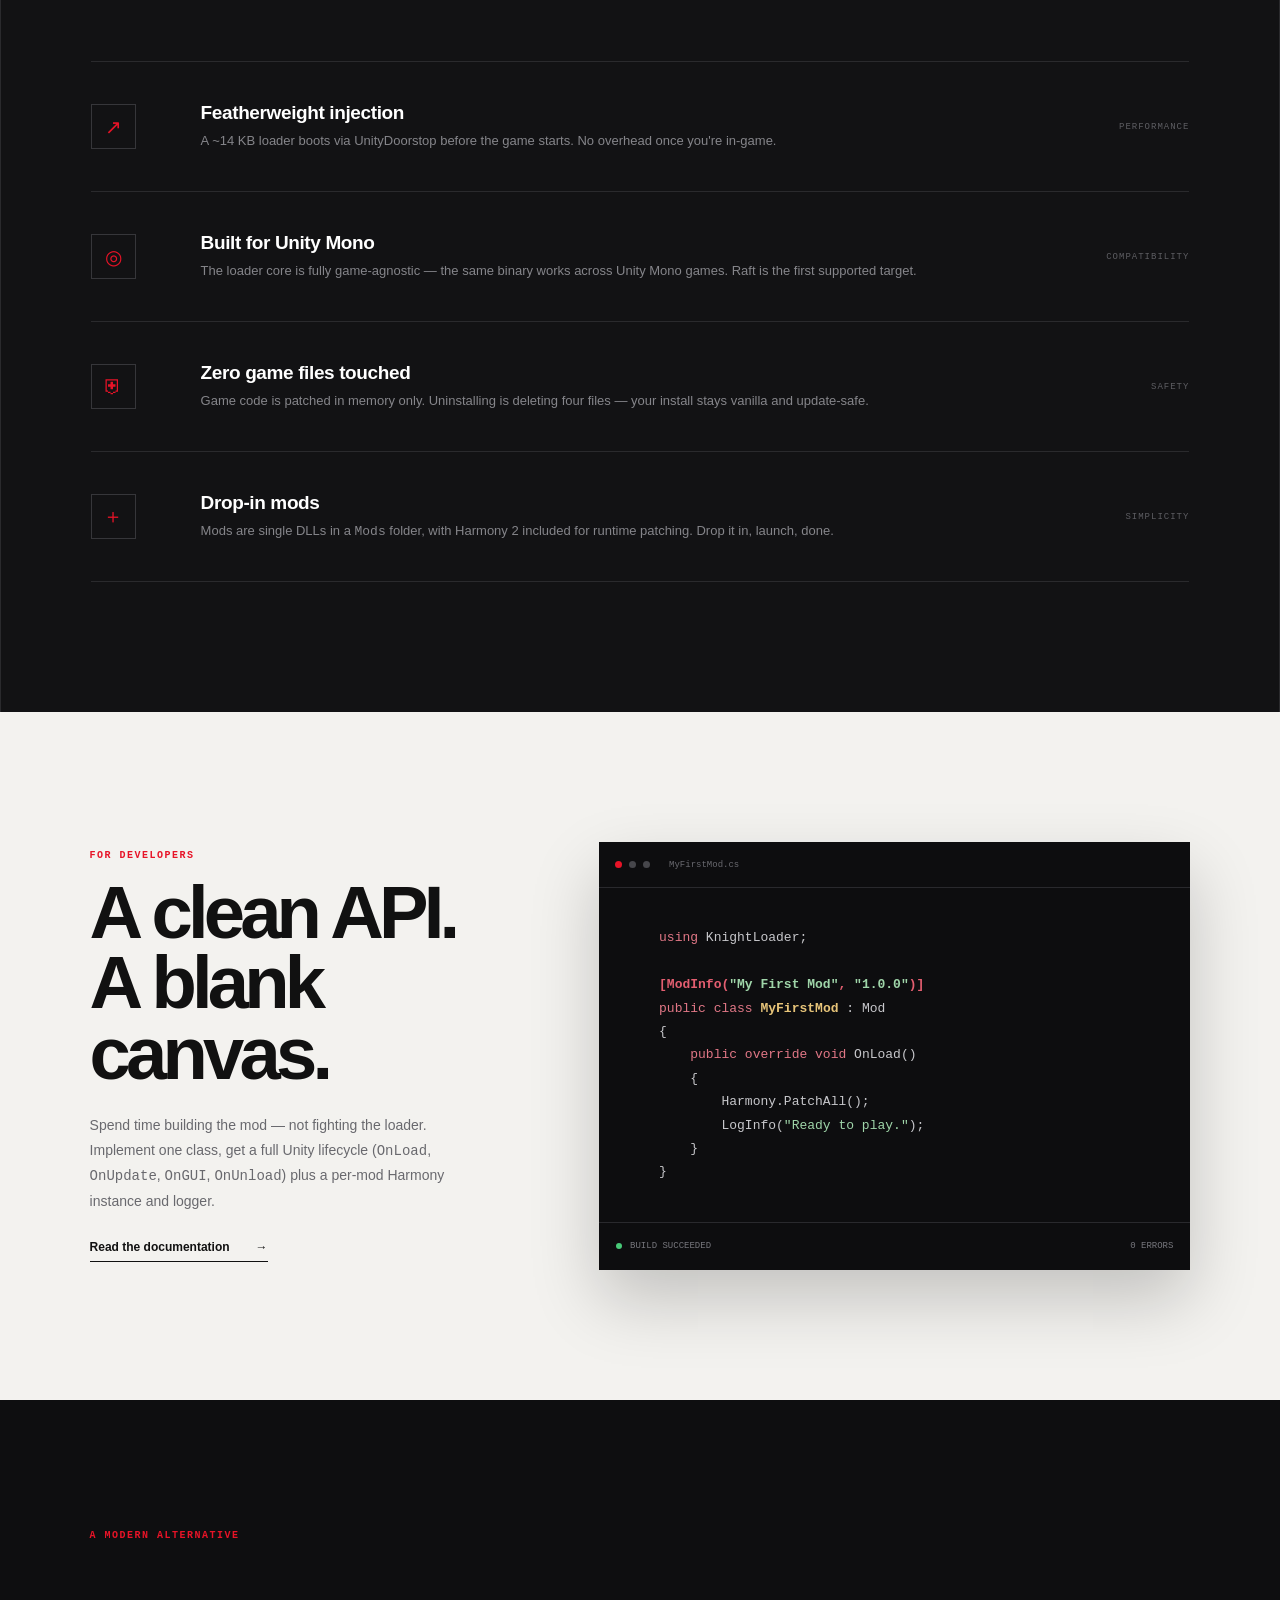
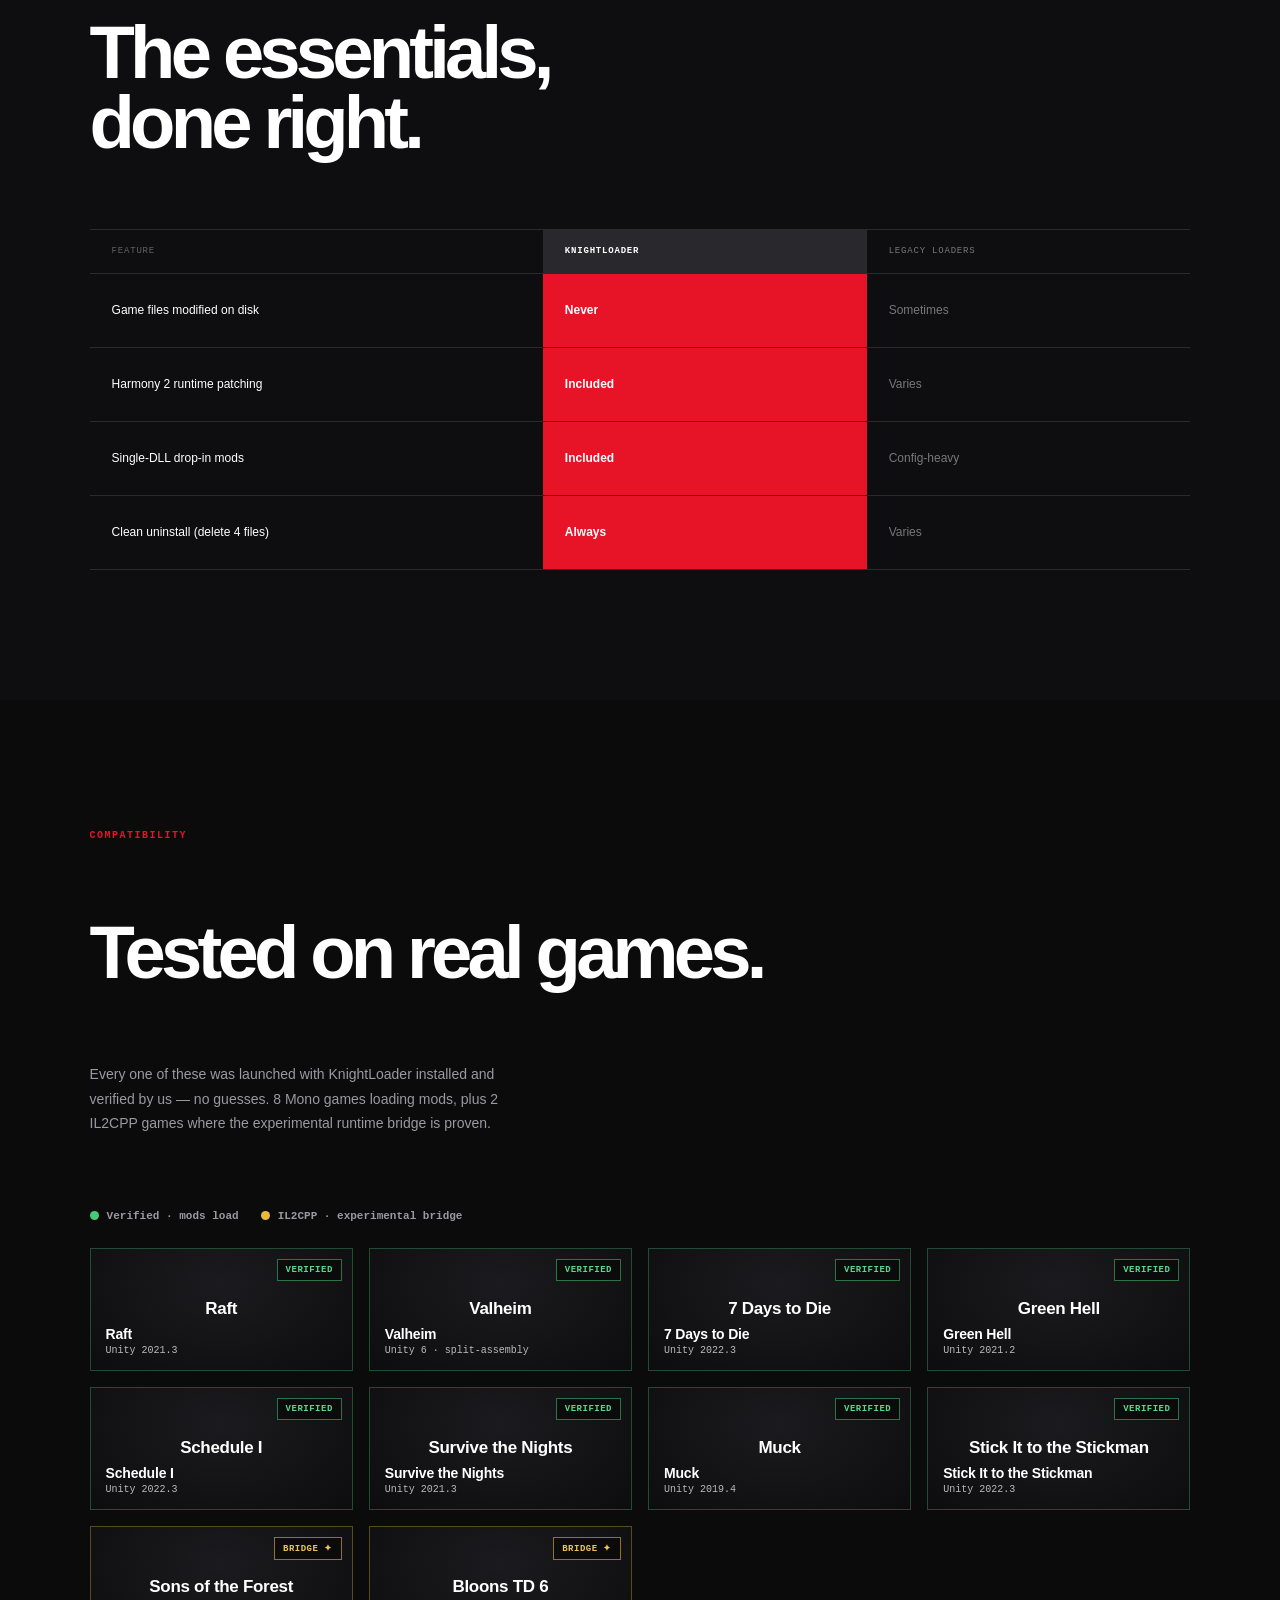
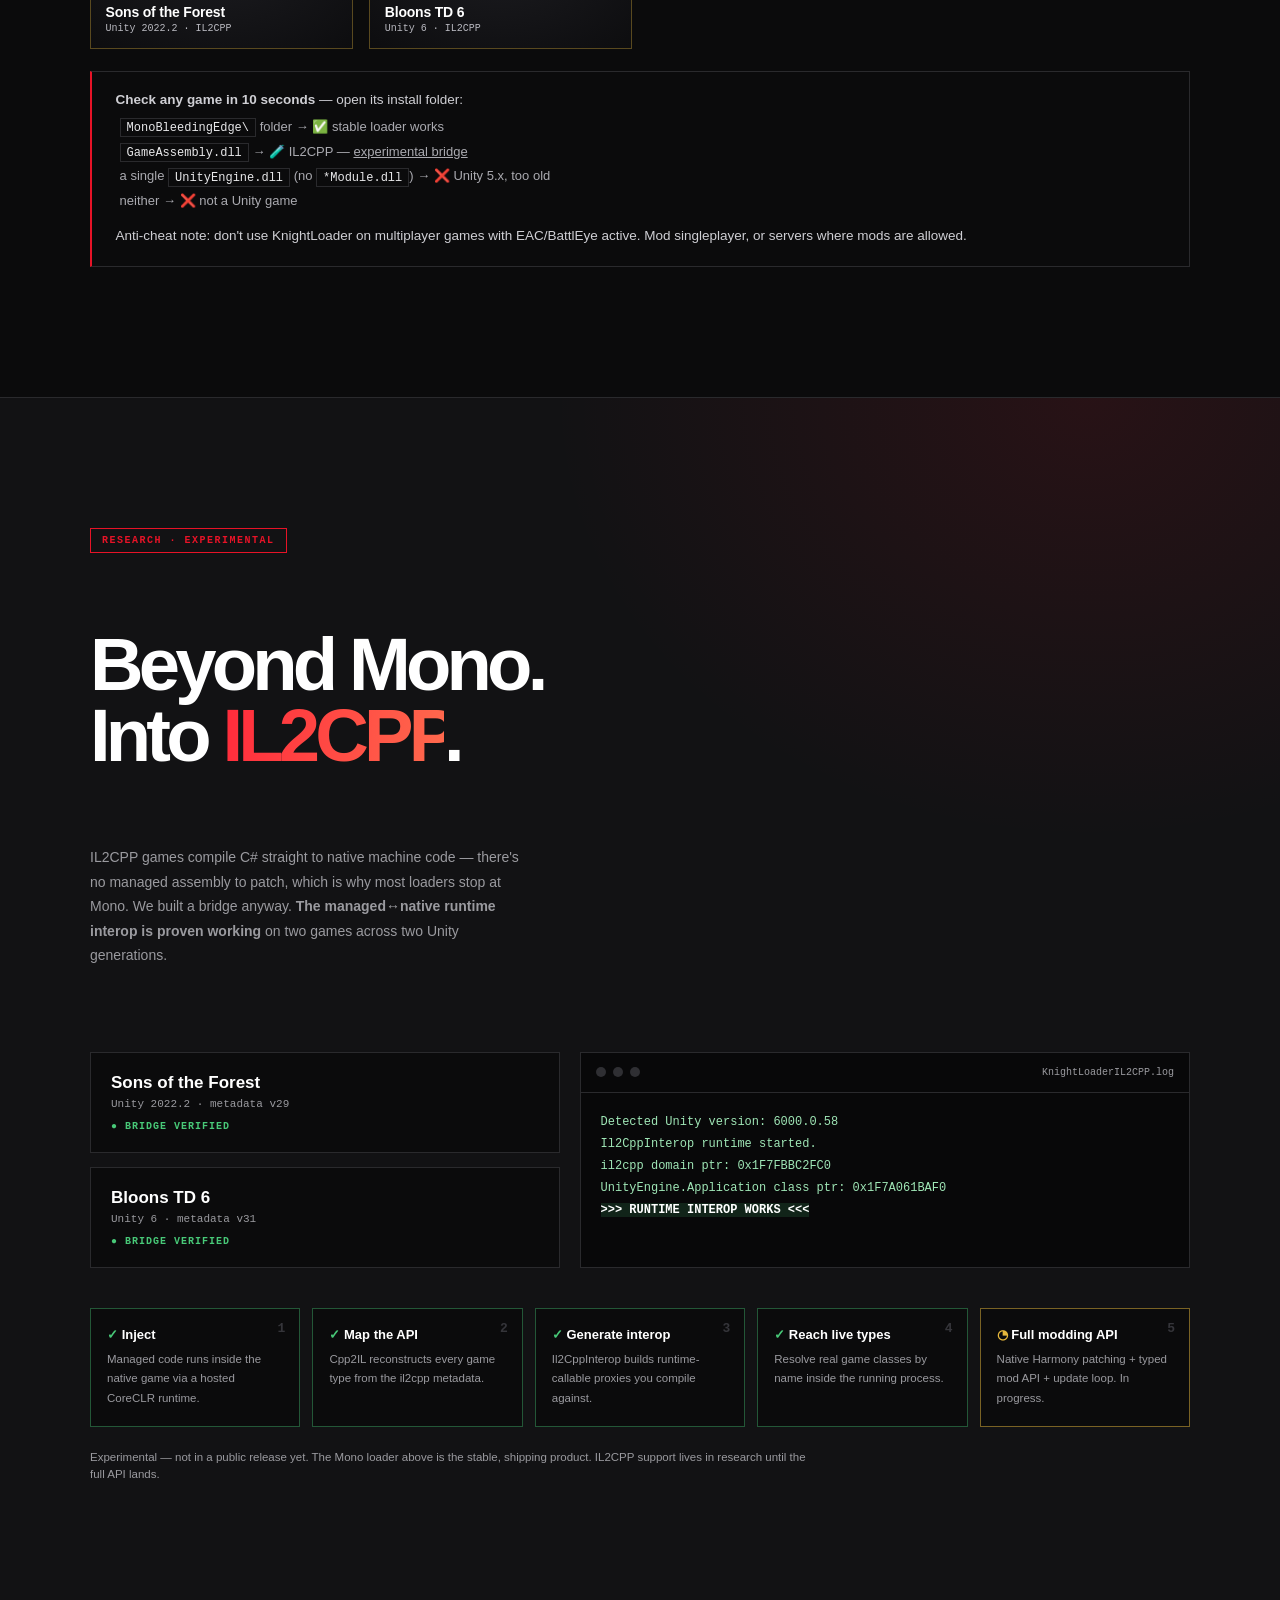
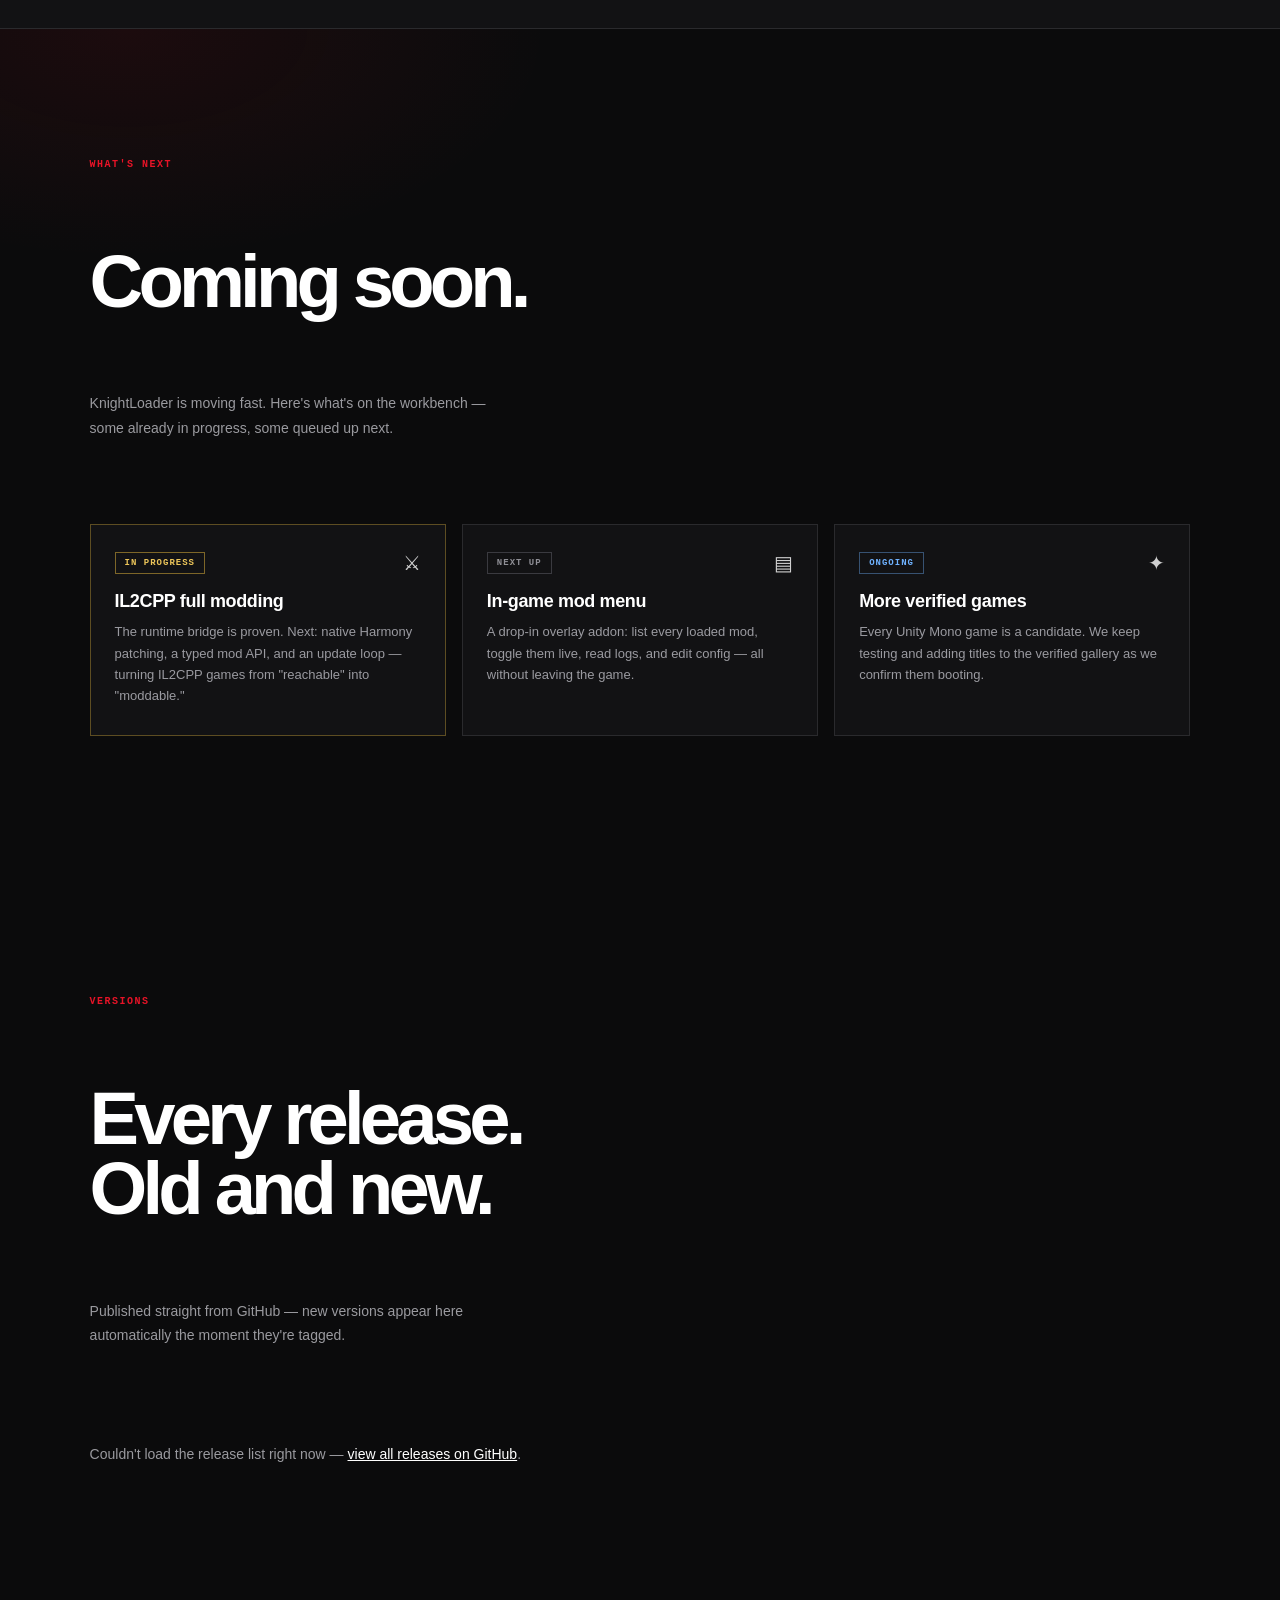
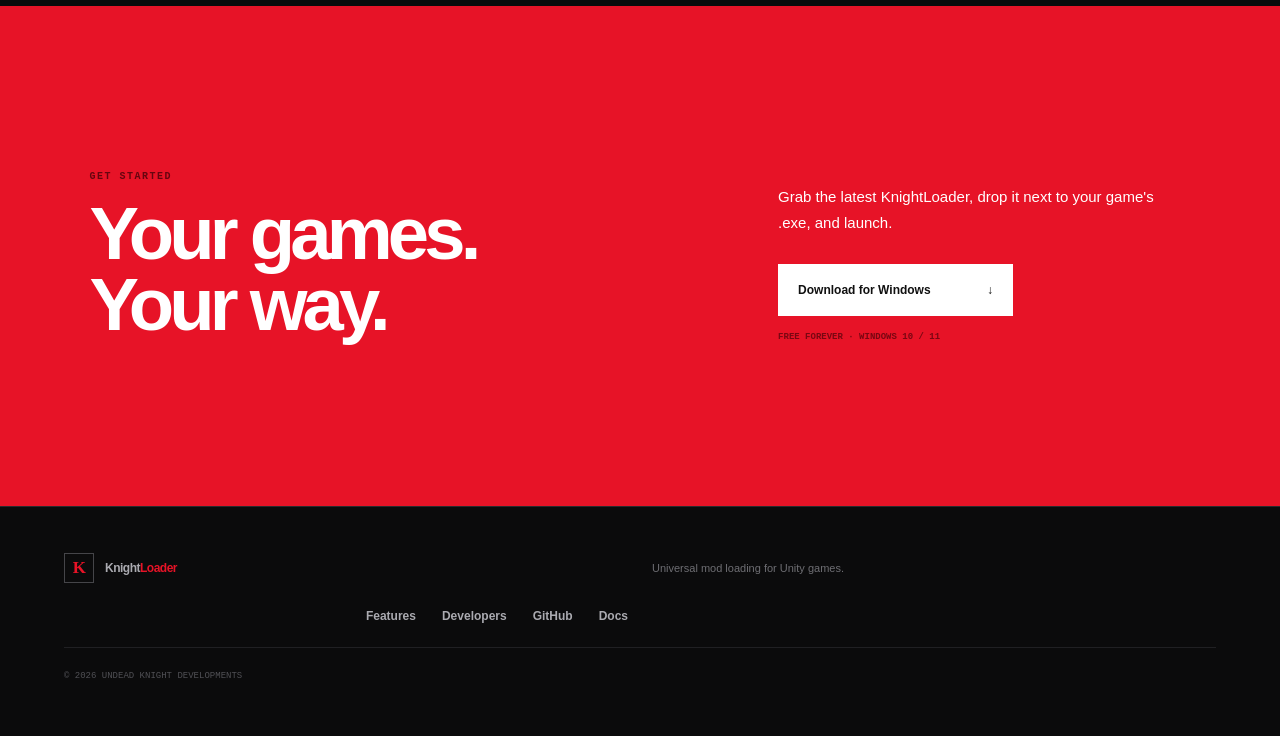
==== commit 3090318d: "Trim roadmap to 3 cards" ====
--- a/docs/index.html
+++ b/docs/index.html
@@ -217,24 +217,9 @@
           <p>A drop-in overlay addon: list every loaded mod, toggle them live, read logs, and edit config — all without leaving the game.</p>
         </article>
         <article class="rm-card">
-          <div class="rm-top"><span class="rm-status queued">Planned</span><i class="rm-ico">⤓</i></div>
-          <h3>One-click Mod Manager</h3>
-          <p>A desktop app that auto-detects any game (Mono or IL2CPP), installs the right loader, and manages your mods folder. No PowerShell required.</p>
-        </article>
-        <article class="rm-card">
-          <div class="rm-top"><span class="rm-status queued">Planned</span><i class="rm-ico">◈</i></div>
-          <h3>Community mod hub</h3>
-          <p>A place to browse, publish, and one-click install mods built on KnightLoader — starting with our own pack of quality-of-life mods.</p>
-        </article>
-        <article class="rm-card">
           <div class="rm-top"><span class="rm-status ongoing">Ongoing</span><i class="rm-ico">✦</i></div>
           <h3>More verified games</h3>
           <p>Every Unity Mono game is a candidate. We keep testing and adding titles to the verified gallery as we confirm them booting.</p>
-        </article>
-        <article class="rm-card featured">
-          <div class="rm-top"><span class="rm-status ongoing">Building</span><i class="rm-ico">✦</i></div>
-          <h3>Quality-of-life mods</h3>
-          <p>We're building mods on top of KnightLoader to prove out the API — and to make the games we love nicer to play. Want your own? It's one C# class.</p>
         </article>
       </div>
     </section>
